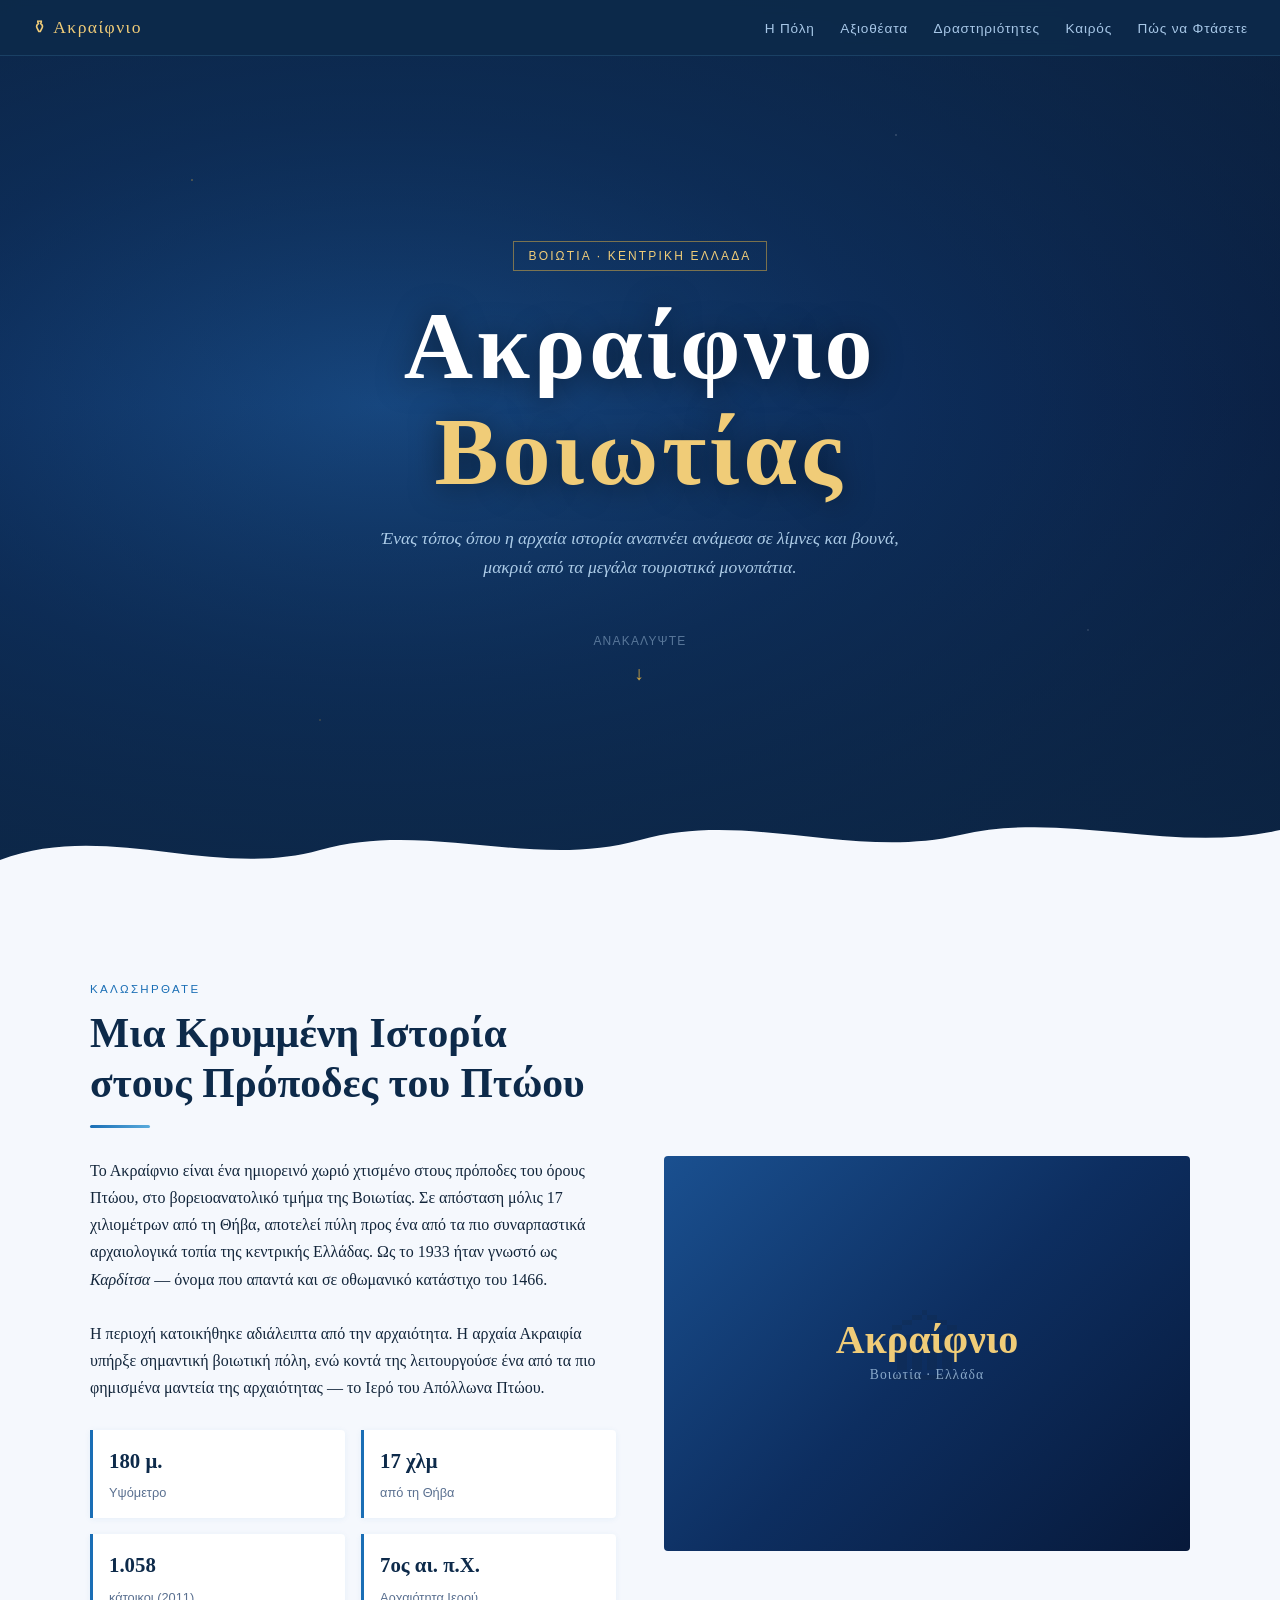
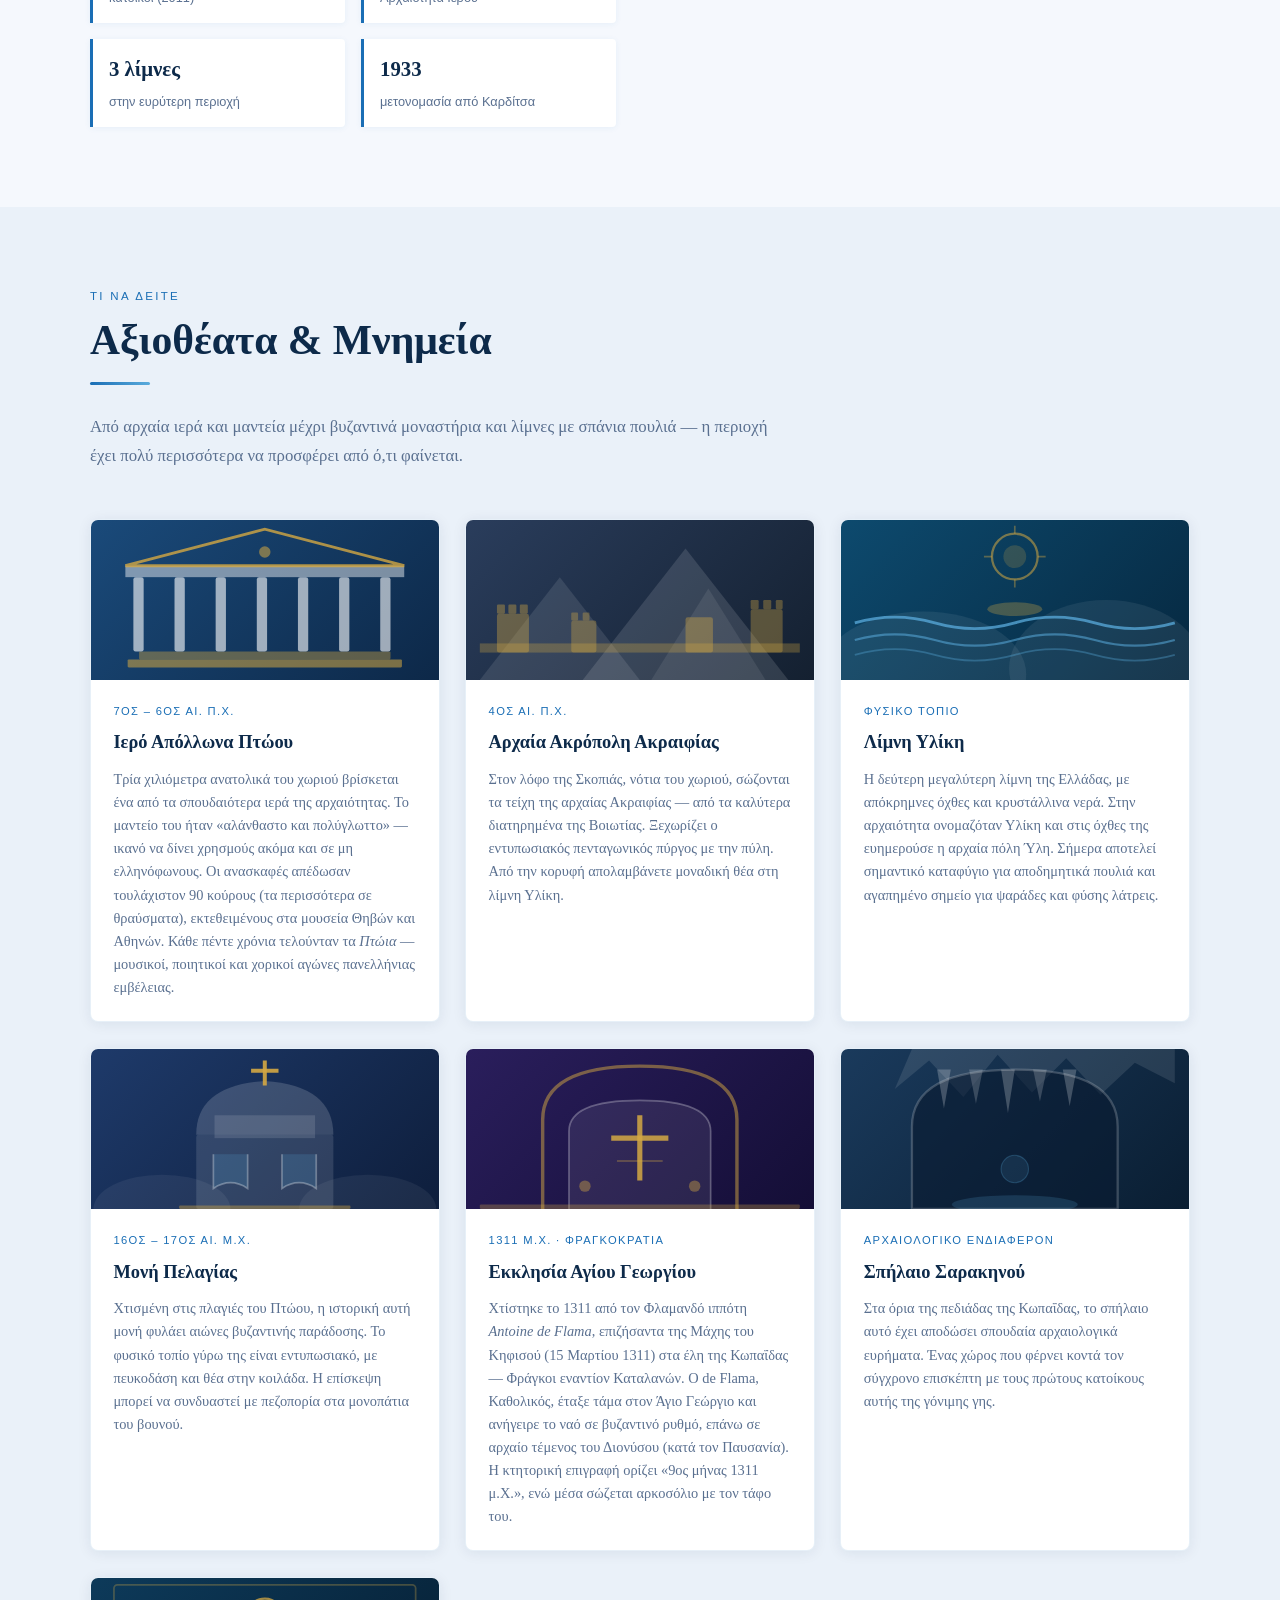
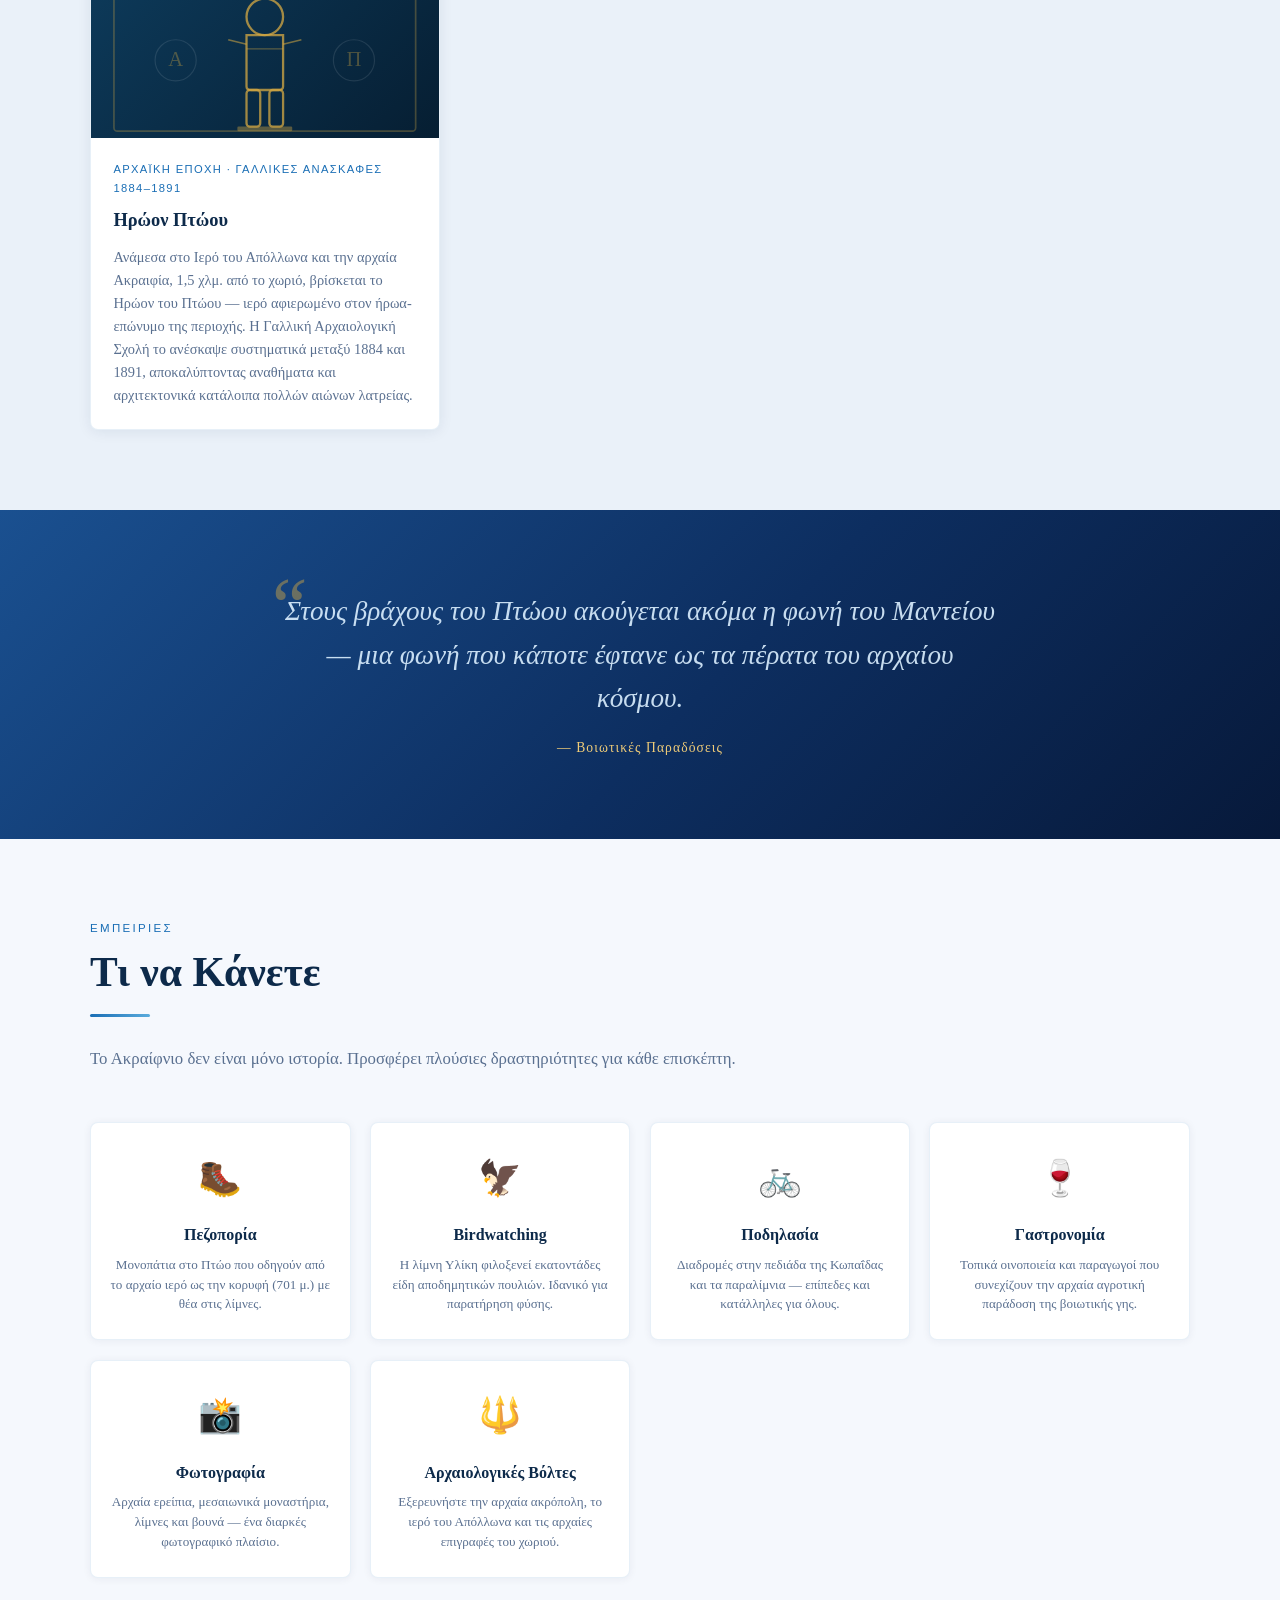
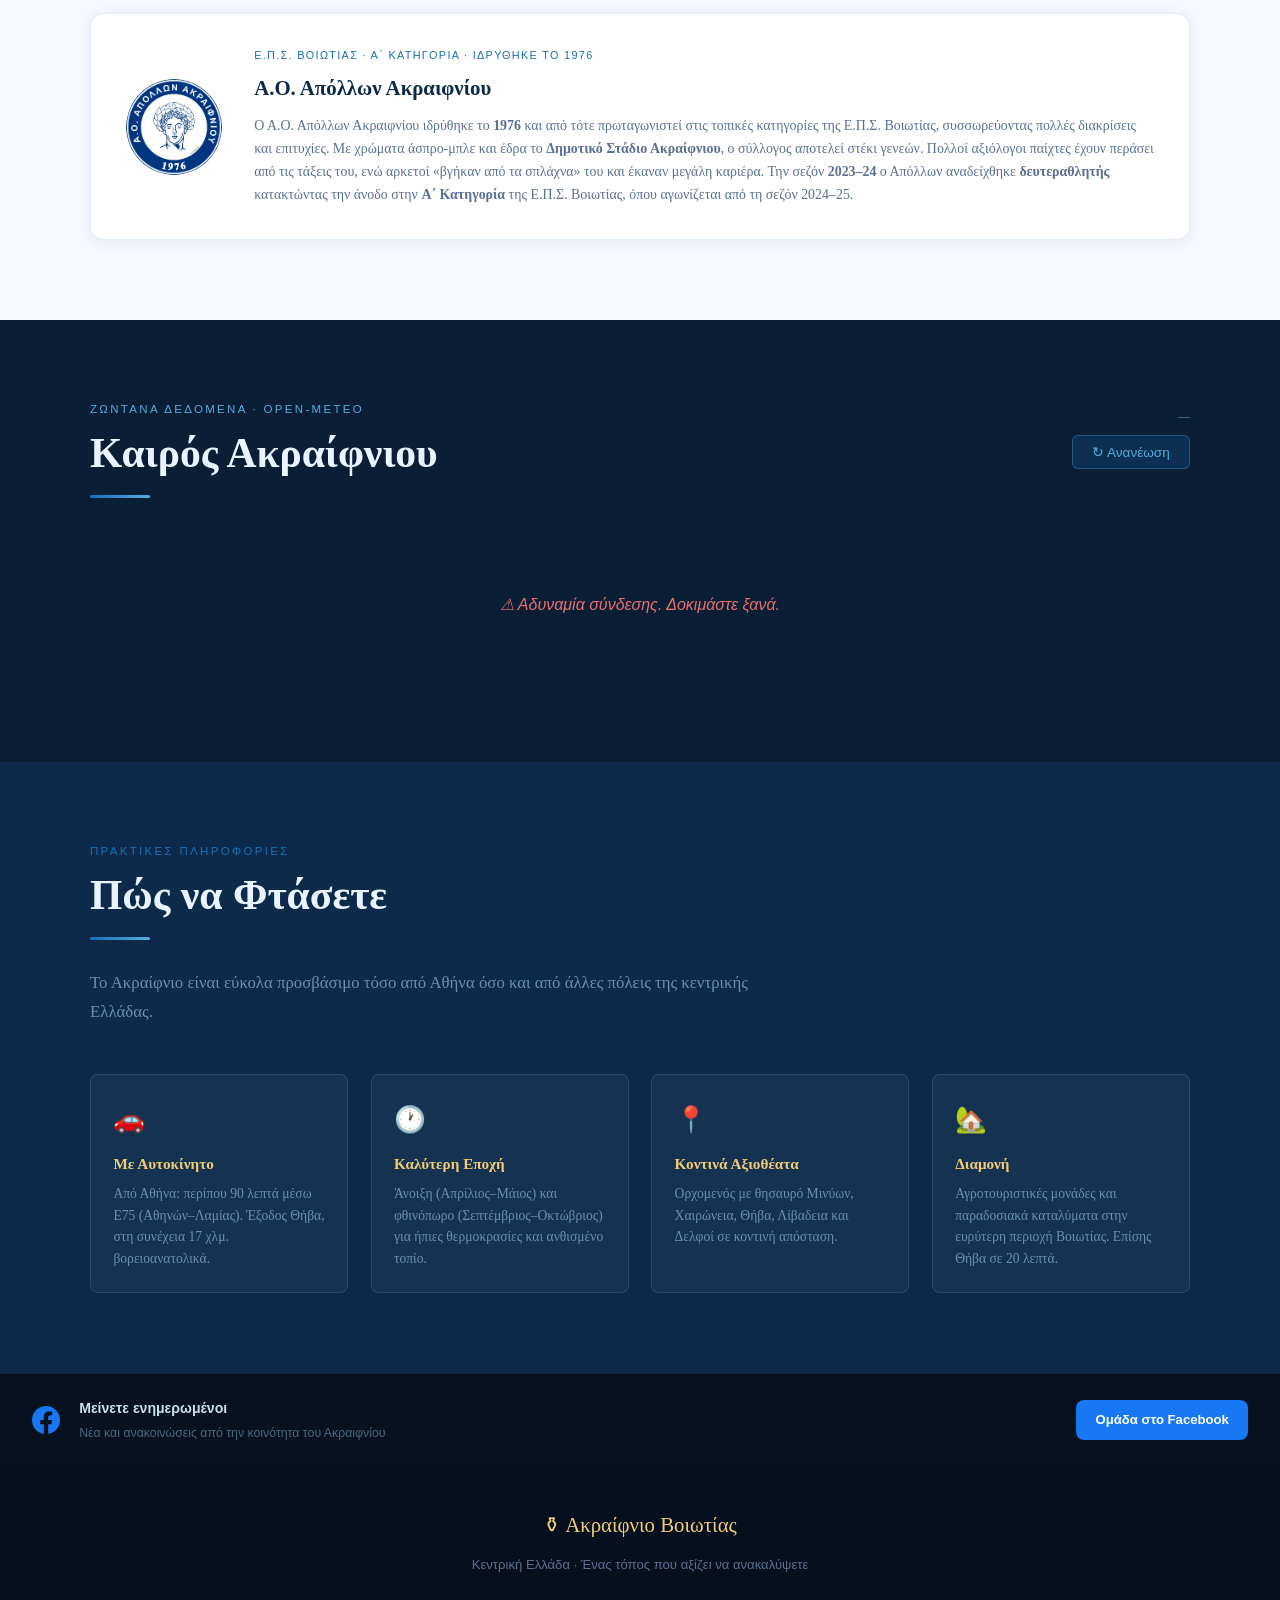
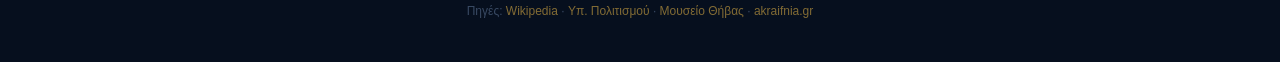
==== index.html @ 8bdca5d1 "Replace SVG favicon with archaic kouros statue image Uses the kore/kouros statue head (archaic smile" ====
<!DOCTYPE html>
<html lang="el">
<head>
  <meta charset="UTF-8">
  <meta name="viewport" content="width=device-width, initial-scale=1.0">
  <title>Ακραίφνιο Βοιωτίας · Ανακαλύψτε την Κρυμμένη Ομορφιά</title>
  <meta name="description" content="Ακραίφνιο Βοιωτίας — ιστορικό χωριό δίπλα στις λίμνες Υλίκη και Παραλίμνη. Αρχαία ακρόπολη, Μαντείο Απόλλωνα Πτώου, βυζαντινά μοναστήρια, φύση και παράδοση στην καρδιά της Κεντρικής Ελλάδας.">
  <meta name="keywords" content="Ακραίφνιο, Ακραιφνία, Βοιωτία, Πτώο, Μαντείο Απόλλωνα, λίμνη Υλίκη, Παραλίμνη, αξιοθέατα Βοιωτίας, τουρισμός Βοιωτία">
  <link rel="canonical" href="https://akraifnio.gr/">

  <!-- Open Graph (Facebook, Viber, WhatsApp previews) -->
  <meta property="og:type" content="website">
  <meta property="og:url" content="https://akraifnio.gr/">
  <meta property="og:title" content="Ακραίφνιο Βοιωτίας · Ανακαλύψτε την Κρυμμένη Ομορφιά">
  <meta property="og:description" content="Ιστορικό χωριό δίπλα στις λίμνες Υλίκη και Παραλίμνη. Αρχαία ακρόπολη, Μαντείο Απόλλωνα Πτώου, βυζαντινά μοναστήρια και παράδοση στην καρδιά της Βοιωτίας.">
  <meta property="og:locale" content="el_GR">
  <meta name="twitter:card" content="summary">

  <!-- Structured data: Google understands this is a place/tourist destination -->
  <script type="application/ld+json">
  {
    "@context": "https://schema.org",
    "@type": "TouristDestination",
    "name": "Ακραίφνιο",
    "alternateName": ["Ακραιφνία", "Akraifnio", "Akraiphia"],
    "description": "Ιστορικό χωριό της Βοιωτίας δίπλα στις λίμνες Υλίκη και Παραλίμνη, με αρχαία ακρόπολη, Μαντείο Απόλλωνα Πτώου και βυζαντινά μοναστήρια.",
    "url": "https://akraifnio.gr/",
    "geo": {
      "@type": "GeoCoordinates",
      "latitude": 38.41,
      "longitude": 23.22
    },
    "address": {
      "@type": "PostalAddress",
      "addressLocality": "Ακραίφνιο",
      "addressRegion": "Βοιωτία",
      "addressCountry": "GR"
    },
    "touristType": ["Ιστορικός τουρισμός", "Φυσιολατρία", "Αρχαιολογία"],
    "includesAttraction": [
      { "@type": "TouristAttraction", "name": "Ιερό Απόλλωνα Πτώου" },
      { "@type": "TouristAttraction", "name": "Αρχαία Ακρόπολη Ακραιφίας" },
      { "@type": "TouristAttraction", "name": "Λίμνη Υλίκη" },
      { "@type": "TouristAttraction", "name": "Μονή Αγίου Ιωάννη Καλυβίτη" }
    ]
  }
  </script>

  <link rel="icon" type="image/png" href="favicon.png">
  <link rel="apple-touch-icon" href="apple-touch-icon.png">
  <style>
    *, *::before, *::after { box-sizing: border-box; margin: 0; padding: 0; }

    :root {
      --blue:    #1a6eb5;
      --blue-lt: #5aabdc;
      --navy:    #0d2a4a;
      --gold:    #d4a843;
      --gold-lt: #f0cc78;
      --bg:      #f5f8fd;
      --bg-alt:  #eaf1f9;
      --white:   #ffffff;
      --text:    #12253a;
      --muted:   #5a7090;
    }

    html { scroll-behavior: smooth; }

    body {
      font-family: 'Georgia', 'Times New Roman', serif;
      background: var(--bg);
      color: var(--text);
      line-height: 1.7;
    }

    /* ── NAV ── */
    nav {
      position: fixed; top: 0; width: 100%; z-index: 100;
      background: rgba(13, 42, 74, 0.95);
      backdrop-filter: blur(8px);
      display: flex; align-items: center; justify-content: space-between;
      padding: 0 2rem;
      height: 56px;
      border-bottom: 1px solid rgba(90,171,220,0.18);
    }
    .nav-logo {
      color: var(--gold-lt);
      font-size: 1.1rem;
      letter-spacing: 0.08em;
      text-decoration: none;
    }
    .nav-links { display: flex; gap: 1.6rem; list-style: none; }
    .nav-links a {
      color: #a8c8e8;
      text-decoration: none;
      font-size: 0.85rem;
      letter-spacing: 0.06em;
      font-family: sans-serif;
      transition: color .2s;
    }
    .nav-links a:hover { color: var(--gold-lt); }

    /* ── HERO ── */
    .hero {
      min-height: 100vh;
      background:
        linear-gradient(to bottom, rgba(13,42,74,0.65) 0%, rgba(13,42,74,0.25) 45%, rgba(13,42,74,0.80) 100%),
        radial-gradient(ellipse at 30% 45%, #1a5090 0%, #0d2e60 40%, #070f28 100%);
      display: flex; flex-direction: column;
      align-items: center; justify-content: center;
      text-align: center;
      padding: 6rem 2rem 4rem;
      position: relative;
      overflow: hidden;
    }
    .hero::after {
      content: '';
      position: absolute; bottom: 0; left: 0; right: 0;
      height: 120px;
      background: url("data:image/svg+xml,%3Csvg xmlns='http://www.w3.org/2000/svg' viewBox='0 0 1440 120' preserveAspectRatio='none'%3E%3Cpath d='M0,80 C120,40 240,100 360,70 C480,40 600,90 720,60 C840,30 960,80 1080,55 C1200,30 1320,75 1440,50 L1440,120 L0,120 Z' fill='%23f5f8fd'/%3E%3C/svg%3E") no-repeat bottom;
      background-size: cover;
    }
    .hero::before {
      content: '';
      position: absolute; inset: 0;
      background-image:
        radial-gradient(1.5px 1.5px at 15% 20%, rgba(212,168,67,0.55) 0%, transparent 100%),
        radial-gradient(1px 1px at 70% 15%, rgba(255,255,255,0.45) 0%, transparent 100%),
        radial-gradient(2px 2px at 40% 60%, rgba(90,171,220,0.3) 0%, transparent 100%),
        radial-gradient(1px 1px at 85% 70%, rgba(255,255,255,0.35) 0%, transparent 100%),
        radial-gradient(1.5px 1.5px at 25% 80%, rgba(212,168,67,0.35) 0%, transparent 100%);
      pointer-events: none;
    }

    .hero-badge {
      display: inline-block;
      border: 1px solid rgba(212,168,67,0.55);
      color: var(--gold-lt);
      padding: 0.3em 1.2em;
      font-size: 0.75rem;
      letter-spacing: 0.18em;
      font-family: sans-serif;
      text-transform: uppercase;
      margin-bottom: 1.4rem;
      position: relative; z-index: 1;
    }

    .hero h1 {
      font-size: clamp(2.8rem, 8vw, 6rem);
      color: #fff;
      letter-spacing: 0.04em;
      line-height: 1.1;
      position: relative; z-index: 1;
      text-shadow: 0 2px 30px rgba(0,0,0,0.5);
    }
    .hero h1 span { color: var(--gold-lt); display: block; }

    .hero-sub {
      margin-top: 1.2rem;
      font-size: 1.1rem;
      color: rgba(200,230,255,0.85);
      max-width: 540px;
      position: relative; z-index: 1;
      font-style: italic;
    }

    .hero-scroll {
      margin-top: 3rem;
      position: relative; z-index: 1;
      display: flex; flex-direction: column; align-items: center; gap: 0.4rem;
      color: rgba(200,230,255,0.4);
      font-family: sans-serif;
      font-size: 0.75rem;
      letter-spacing: 0.1em;
      text-transform: uppercase;
      animation: bounce 2.5s infinite;
    }
    .hero-scroll::after {
      content: '↓';
      font-size: 1.2rem;
      color: var(--gold);
    }
    @keyframes bounce {
      0%, 100% { transform: translateY(0); }
      50% { transform: translateY(6px); }
    }

    /* ── SECTION COMMONS ── */
    section { padding: 5rem 1.5rem; }
    .container { max-width: 1100px; margin: 0 auto; }

    .section-label {
      display: block;
      font-family: sans-serif;
      font-size: 0.72rem;
      letter-spacing: 0.2em;
      text-transform: uppercase;
      color: var(--blue);
      margin-bottom: 0.6rem;
    }
    h2 {
      font-size: clamp(1.8rem, 4vw, 2.6rem);
      color: var(--navy);
      line-height: 1.2;
      margin-bottom: 1rem;
    }
    .lead {
      font-size: 1.05rem;
      color: var(--muted);
      max-width: 680px;
      margin-bottom: 3rem;
    }

    .divider {
      width: 60px; height: 3px;
      background: linear-gradient(to right, var(--blue), var(--blue-lt));
      margin: 1rem 0 1.8rem;
      border-radius: 2px;
    }

    /* ── INTRO ── */
    #about { background: var(--bg); }
    .about-grid {
      display: grid;
      grid-template-columns: 1fr 1fr;
      gap: 3rem;
      align-items: center;
    }
    .about-visual {
      background: linear-gradient(135deg, #1a5090 0%, #0d2e60 50%, #07193a 100%);
      border-radius: 4px;
      aspect-ratio: 4/3;
      display: flex; align-items: center; justify-content: center;
      position: relative;
      overflow: hidden;
    }
    .about-visual::before {
      content: '🏛';
      font-size: 5rem;
      opacity: 0.2;
      position: absolute;
    }
    .about-visual-text {
      text-align: center;
      color: rgba(200,230,255,0.92);
      z-index: 1;
      padding: 1rem;
    }
    .about-visual-text strong {
      display: block;
      font-size: 2.5rem;
      color: var(--gold-lt);
      line-height: 1;
    }
    .about-visual-text span {
      font-size: 0.85rem;
      letter-spacing: 0.08em;
      opacity: 0.72;
    }
    .facts {
      display: grid;
      grid-template-columns: 1fr 1fr;
      gap: 1rem;
      margin-top: 1.8rem;
    }
    .fact {
      background: var(--white);
      border-left: 3px solid var(--blue);
      padding: 0.8rem 1rem;
      border-radius: 0 4px 4px 0;
      box-shadow: 0 1px 6px rgba(26,110,181,0.07);
    }
    .fact strong { display: block; font-size: 1.3rem; color: var(--navy); }
    .fact span { font-size: 0.8rem; color: var(--muted); font-family: sans-serif; }

    /* ── ATTRACTIONS ── */
    #attractions { background: var(--bg-alt); }
    .cards {
      display: grid;
      grid-template-columns: repeat(auto-fill, minmax(300px, 1fr));
      gap: 1.6rem;
    }
    .card {
      background: var(--white);
      border-radius: 8px;
      overflow: hidden;
      box-shadow: 0 2px 14px rgba(13,42,74,0.08);
      transition: transform .25s, box-shadow .25s;
      border: 1px solid rgba(26,110,181,0.1);
    }
    .card:hover { transform: translateY(-4px); box-shadow: 0 10px 30px rgba(13,42,74,0.14); }
    .card-img {
      height: 160px;
      display: flex; align-items: center; justify-content: center;
      font-size: 3.5rem;
      position: relative;
    }
    .card-img .emoji { position: relative; z-index: 1; filter: drop-shadow(0 2px 6px rgba(0,0,0,0.3)); transition: opacity 0.4s; }
    .card-art {
      position: absolute; inset: 0;
      width: 100%; height: 100%;
    }
    .card-photo {
      position: absolute; inset: 0;
      width: 100%; height: 100%;
      object-fit: cover;
      object-position: center;
      opacity: 0;
      transition: opacity 0.7s;
      z-index: 2;
    }
    .c1 .card-img { background: linear-gradient(135deg, #1a4a7a 0%, #0d2848 100%); }
    .c2 .card-img { background: linear-gradient(135deg, #2a3d5c 0%, #142030 100%); }
    .c3 .card-img { background: linear-gradient(135deg, #0d4a6e 0%, #062840 100%); }
    .c4 .card-img { background: linear-gradient(135deg, #1e3a6a 0%, #0e1e3c 100%); }
    .c5 .card-img { background: linear-gradient(135deg, #2a1e5c 0%, #140e36 100%); }
    .c6 .card-img { background: linear-gradient(135deg, #1a3a5c 0%, #0a1e32 100%); }
    .c7 .card-img { background: linear-gradient(135deg, #0d3a5a 0%, #061e32 100%); }

    .card-body { padding: 1.4rem; }
    .card-era {
      font-family: sans-serif;
      font-size: 0.7rem;
      letter-spacing: 0.12em;
      text-transform: uppercase;
      color: var(--blue);
      margin-bottom: 0.4rem;
    }
    .card h3 { font-size: 1.15rem; color: var(--navy); margin-bottom: 0.6rem; }
    .card p { font-size: 0.9rem; color: var(--muted); line-height: 1.6; }

    /* ── ACTIVITIES ── */
    #activities { background: var(--bg); }
    .activities-grid {
      display: grid;
      grid-template-columns: repeat(auto-fill, minmax(220px, 1fr));
      gap: 1.2rem;
    }
    .activity {
      background: var(--white);
      border-radius: 8px;
      padding: 1.6rem 1.2rem;
      text-align: center;
      box-shadow: 0 1px 8px rgba(13,42,74,0.06);
      border: 1px solid rgba(26,110,181,0.1);
      transition: transform .2s;
    }
    .activity:hover { transform: translateY(-3px); }
    .activity .icon { font-size: 2.2rem; margin-bottom: 0.8rem; display: block; }
    .activity h4 { font-size: 1rem; color: var(--navy); margin-bottom: 0.4rem; }
    .activity p { font-size: 0.82rem; color: var(--muted); line-height: 1.5; }

    .club-spotlight {
      margin-top: 2.2rem;
      background: var(--white);
      border-radius: 14px;
      border: 1px solid rgba(26,110,181,0.13);
      box-shadow: 0 2px 16px rgba(13,42,74,0.07);
      display: flex; align-items: center; gap: 2rem;
      padding: 2rem 2.2rem;
      overflow: hidden;
    }
    .club-crest {
      flex-shrink: 0; width: 96px; height: 96px;
      object-fit: contain; border-radius: 50%;
    }
    .club-body { flex: 1; }
    .club-label {
      font-family: sans-serif; font-size: 0.68rem; color: var(--blue);
      text-transform: uppercase; letter-spacing: 0.12em; margin-bottom: 0.35rem;
    }
    .club-body h3 {
      font-family: Georgia, serif; font-size: 1.3rem; color: var(--navy);
      margin: 0 0 0.6rem;
    }
    .club-body p {
      font-size: 0.87rem; color: var(--muted); line-height: 1.65; margin: 0;
    }
    @media (max-width: 560px) {
      .club-spotlight { flex-direction: column; align-items: flex-start; gap: 1rem; padding: 1.4rem 1.4rem; }
      .club-crest { width: 72px; height: 72px; }
    }

    /* ── ROUTE ── */
    #route { background: var(--navy); color: #a8c8e8; }
    #route h2 { color: #e8f4ff; }
    #route .lead { color: #6a90b0; }
    .route-grid {
      display: grid;
      grid-template-columns: repeat(auto-fill, minmax(240px, 1fr));
      gap: 1.4rem;
      margin-top: 2rem;
    }
    .route-item {
      border: 1px solid rgba(90,171,220,0.2);
      border-radius: 8px;
      padding: 1.4rem;
      background: rgba(255,255,255,0.04);
    }
    .route-item .icon { font-size: 1.6rem; margin-bottom: 0.6rem; display: block; }
    .route-item h4 { color: var(--gold-lt); margin-bottom: 0.4rem; font-size: 0.95rem; }
    .route-item p { font-size: 0.85rem; color: #6a90b0; line-height: 1.6; }

    /* ── QUOTE ── */
    .quote-section {
      background: linear-gradient(135deg, #1a5090 0%, #0d2e60 55%, #07193a 100%);
      padding: 5rem 1.5rem;
      text-align: center;
    }
    blockquote {
      max-width: 720px;
      margin: 0 auto;
      font-size: clamp(1.2rem, 3vw, 1.7rem);
      color: rgba(220,240,255,0.9);
      font-style: italic;
      line-height: 1.6;
      position: relative;
    }
    blockquote::before {
      content: '\201C';
      font-size: 5rem;
      color: var(--gold);
      opacity: 0.45;
      position: absolute;
      top: -1.5rem; left: -1rem;
      font-family: Georgia, serif;
      line-height: 1;
    }
    blockquote cite {
      display: block;
      margin-top: 1rem;
      font-size: 0.85rem;
      color: var(--gold-lt);
      font-style: normal;
      letter-spacing: 0.08em;
    }

    /* ── FOOTER ── */
    .fb-cta-strip {
      background: #07111f;
      border-top: 1px solid rgba(90,171,220,0.10);
      padding: 1.4rem 2rem;
      display: flex; align-items: center; gap: 1.2rem;
      flex-wrap: wrap; justify-content: center;
      font-family: sans-serif;
    }
    .fb-icon {
      width: 28px; height: 28px;
      color: #1877f2; flex-shrink: 0;
    }
    .fb-cta-text {
      display: flex; flex-direction: column; gap: 0.15rem;
      text-align: left;
    }
    .fb-cta-text strong {
      color: #c8dff0; font-size: 0.88rem;
    }
    .fb-cta-text span {
      color: #4a6880; font-size: 0.77rem;
    }
    .fb-cta-btn {
      margin-left: auto;
      background: #1877f2;
      color: #fff; font-size: 0.82rem; font-weight: 600;
      text-decoration: none; white-space: nowrap;
      padding: 0.55rem 1.2rem; border-radius: 8px;
      transition: background 0.18s;
    }
    .fb-cta-btn:hover { background: #1464d0; }
    @media (max-width: 540px) {
      .fb-cta-strip { padding: 1.2rem 1.2rem; gap: 0.9rem; }
      .fb-cta-btn { margin-left: 0; width: 100%; text-align: center; }
    }
    footer {
      background: #060f1e;
      color: #5a7090;
      text-align: center;
      padding: 2.5rem 1.5rem;
      font-family: sans-serif;
      font-size: 0.82rem;
      line-height: 1.8;
    }
    footer a { color: var(--gold); text-decoration: none; }
    footer a:hover { text-decoration: underline; }
    .footer-logo {
      font-family: Georgia, serif;
      font-size: 1.3rem;
      color: var(--gold-lt);
      margin-bottom: 0.6rem;
    }

    /* ── WEATHER SECTION ── */
    #weather { background: #0a1e36; }
    #weather h2 { color: #e8f4ff; }
    #weather .section-label { color: var(--blue-lt); }
    #weather .divider { background: linear-gradient(to right, var(--blue), var(--blue-lt)); }
    #weather .lead { color: #6a90b0; }

    .wx-header {
      display: flex; justify-content: space-between; align-items: flex-start;
      flex-wrap: wrap; gap: 1rem;
    }
    .wx-controls {
      display: flex; flex-direction: column; align-items: flex-end; gap: 0.5rem;
      padding-top: 0.4rem;
    }
    .wx-updated {
      font-family: sans-serif; font-size: 0.75rem; color: #4a6880;
    }
    .wx-btn {
      background: rgba(26,110,181,0.22);
      border: 1px solid rgba(90,171,220,0.3);
      color: var(--blue-lt); padding: 0.5rem 1.2rem;
      border-radius: 6px; cursor: pointer;
      font-family: sans-serif; font-size: 0.85rem;
      transition: background .2s, transform .1s;
    }
    .wx-btn:hover { background: rgba(26,110,181,0.4); }
    .wx-btn:active { transform: scale(0.97); }
    .wx-btn:disabled { opacity: 0.45; cursor: wait; }

    .wx-body { display: flex; flex-direction: column; gap: 1.4rem; }

    .wx-main {
      display: grid; grid-template-columns: 1fr 1fr; gap: 1.2rem;
    }
    .wx-current {
      background: rgba(255,255,255,0.04);
      border: 1px solid rgba(90,171,220,0.14);
      border-radius: 14px; padding: 2rem 2rem 1.8rem;
    }
    .wx-big-icon { font-size: 4rem; line-height: 1; margin-bottom: 0.5rem; display: block; }
    .wx-big-temp { font-size: 3.8rem; font-weight: 700; color: #fff; line-height: 1; }
    .wx-desc-text { font-size: 1.1rem; color: #a8c8e8; margin-top: 0.35rem; }
    .wx-feels { font-size: 0.82rem; color: #4a6880; margin-top: 0.2rem; font-family: sans-serif; }

    .wx-details {
      background: rgba(255,255,255,0.04);
      border: 1px solid rgba(90,171,220,0.14);
      border-radius: 14px; padding: 1.6rem;
      display: grid; grid-template-columns: 1fr 1fr; gap: 1.4rem;
      align-content: center;
    }
    .wx-det {
      display: flex; flex-direction: column; gap: 0.15rem;
    }
    .wx-det .di { font-size: 1.4rem; }
    .wx-det .dv { font-size: 1.1rem; font-weight: 600; color: #e8f4ff; font-family: sans-serif; }
    .wx-det .dl { font-size: 0.72rem; color: #4a6880; font-family: sans-serif; text-transform: uppercase; letter-spacing: 0.08em; }

    .wx-days {
      display: grid; grid-template-columns: repeat(7, 1fr); gap: 0.6rem;
    }
    .wx-day {
      background: rgba(255,255,255,0.03);
      border: 1px solid rgba(90,171,220,0.1);
      border-radius: 10px; padding: 0.9rem 0.4rem;
      text-align: center; cursor: pointer;
      transition: background .18s, border-color .18s;
      font-family: sans-serif;
    }
    .wx-day:hover { background: rgba(26,110,181,0.2); }
    .wx-day.active {
      background: rgba(26,110,181,0.32);
      border-color: var(--blue);
    }
    .wx-day .dn { font-size: 0.68rem; color: #4a6880; text-transform: uppercase; letter-spacing: 0.06em; margin-bottom: 0.35rem; }
    .wx-day.active .dn { color: var(--blue-lt); }
    .wx-day .di2 { font-size: 1.5rem; line-height: 1; margin-bottom: 0.35rem; }
    .wx-day .dm { font-size: 0.92rem; font-weight: 600; color: #e8f4ff; }
    .wx-day .dl2 { font-size: 0.78rem; color: #4a6880; }

    .wx-day-bar {
      background: rgba(26,110,181,0.14);
      border: 1px solid rgba(90,171,220,0.18);
      border-radius: 10px; padding: 1.1rem 1.4rem;
      display: flex; align-items: center; gap: 1.2rem;
      flex-wrap: wrap; font-family: sans-serif;
    }
    .wx-day-bar .wdb-title { color: var(--gold-lt); font-size: 0.9rem; flex: 1 1 100%; }
    .wx-day-bar .wdb-item { font-size: 0.85rem; color: #a8c8e8; white-space: nowrap; }
    .wx-day-bar .wdb-item strong { color: #fff; }

    .wx-loading {
      text-align: center; padding: 4rem 2rem;
      color: #4a6880; font-family: sans-serif; font-style: italic;
    }
    .wx-error { color: #e87070; }

    /* sun bar */
    .wx-sun-bar {
      background: rgba(212,168,67,0.07);
      border: 1px solid rgba(212,168,67,0.18);
      border-radius: 12px; padding: 1rem 1.4rem;
      display: flex; align-items: center; gap: 0.6rem 2rem; flex-wrap: wrap;
      font-family: sans-serif;
    }
    .wx-sun-item { display: flex; align-items: center; gap: 0.55rem; }
    .wx-sun-item .si { font-size: 1.5rem; }
    .wx-sun-item .sv { font-size: 1.05rem; font-weight: 600; color: #f0cc78; }
    .wx-sun-item .sl { font-size: 0.72rem; color: #4a6880; text-transform: uppercase; letter-spacing: 0.06em; }
    .wx-sun-sep { color: rgba(90,171,220,0.18); font-size: 1.4rem; align-self: center; }

    /* hourly chart */
    .wx-chart-wrap {
      background: rgba(255,255,255,0.035);
      border: 1px solid rgba(90,171,220,0.12);
      border-radius: 16px; padding: 0.9rem 1rem 0.55rem;
      overflow: hidden;
    }
    .wx-chart-title {
      font-family: sans-serif; font-size: 0.68rem; color: rgba(140,185,220,0.62);
      text-transform: uppercase; letter-spacing: 0.13em; margin-bottom: 0.28rem;
    }

    @media (max-width: 800px) {
      .wx-main { grid-template-columns: 1fr; }
    }
    @media (max-width: 600px) {
      .wx-days { gap: 0.35rem; }
      .wx-day { padding: 0.7rem 0.25rem; }
      .wx-day .dn { font-size: 0.6rem; }
      .wx-day .di2 { font-size: 1.2rem; }
      .wx-day .dm { font-size: 0.8rem; }
    }

    /* ── RESPONSIVE ── */
    @media (max-width: 700px) {
      .about-grid { grid-template-columns: 1fr; }
      .nav-links { display: none; }
    }
  </style>
</head>
<body>

<!-- NAV -->
<nav>
  <a class="nav-logo" href="#">⚱ Ακραίφνιο</a>
  <ul class="nav-links">
    <li><a href="#about">Η Πόλη</a></li>
    <li><a href="#attractions">Αξιοθέατα</a></li>
    <li><a href="#activities">Δραστηριότητες</a></li>
    <li><a href="#weather">Καιρός</a></li>
    <li><a href="#route">Πώς να Φτάσετε</a></li>
  </ul>
</nav>

<!-- HERO -->
<section class="hero">
  <div class="hero-badge">Βοιωτία · Κεντρική Ελλάδα</div>
  <h1>Ακραίφνιο <span>Βοιωτίας</span></h1>
  <p class="hero-sub">Ένας τόπος όπου η αρχαία ιστορία αναπνέει ανάμεσα σε λίμνες και βουνά, μακριά από τα μεγάλα τουριστικά μονοπάτια.</p>
  <div class="hero-scroll">Ανακαλύψτε</div>
</section>

<!-- ABOUT -->
<section id="about">
  <div class="container">
    <div class="about-grid">
      <div>
        <span class="section-label">Καλωσήρθατε</span>
        <h2>Μια Κρυμμένη Ιστορία στους Πρόποδες του Πτώου</h2>
        <div class="divider"></div>
        <p>Το Ακραίφνιο είναι ένα ημιορεινό χωριό χτισμένο στους πρόποδες του όρους Πτώου, στο βορειοανατολικό τμήμα της Βοιωτίας. Σε απόσταση μόλις 17 χιλιομέτρων από τη Θήβα, αποτελεί πύλη προς ένα από τα πιο συναρπαστικά αρχαιολογικά τοπία της κεντρικής Ελλάδας. Ως το 1933 ήταν γνωστό ως <em>Καρδίτσα</em> — όνομα που απαντά και σε οθωμανικό κατάστιχο του 1466.</p>
        <br>
        <p>Η περιοχή κατοικήθηκε αδιάλειπτα από την αρχαιότητα. Η αρχαία Ακραιφία υπήρξε σημαντική βοιωτική πόλη, ενώ κοντά της λειτουργούσε ένα από τα πιο φημισμένα μαντεία της αρχαιότητας — το Ιερό του Απόλλωνα Πτώου.</p>
        <div class="facts">
          <div class="fact"><strong>180 μ.</strong><span>Υψόμετρο</span></div>
          <div class="fact"><strong>17 χλμ</strong><span>από τη Θήβα</span></div>
          <div class="fact"><strong>1.058</strong><span>κάτοικοι (2011)</span></div>
          <div class="fact"><strong>7ος αι. π.Χ.</strong><span>Αρχαιότητα Ιερού</span></div>
          <div class="fact"><strong>3 λίμνες</strong><span>στην ευρύτερη περιοχή</span></div>
          <div class="fact"><strong>1933</strong><span>μετονομασία από Καρδίτσα</span></div>
        </div>
      </div>
      <div class="about-visual">
        <div class="about-visual-text">
          <strong>Ακρ&shy;αί&shy;φν&shy;ιο</strong>
          <span>Βοιωτία · Ελλάδα</span>
        </div>
      </div>
    </div>
  </div>
</section>

<!-- ATTRACTIONS -->
<section id="attractions">
  <div class="container">
    <span class="section-label">Τι να δείτε</span>
    <h2>Αξιοθέατα &amp; Μνημεία</h2>
    <div class="divider"></div>
    <p class="lead">Από αρχαία ιερά και μαντεία μέχρι βυζαντινά μοναστήρια και λίμνες με σπάνια πουλιά — η περιοχή έχει πολύ περισσότερα να προσφέρει από ό,τι φαίνεται.</p>
    <div class="cards">

      <div class="card c1">
        <div class="card-img">
          <svg class="card-art" viewBox="0 0 280 140" xmlns="http://www.w3.org/2000/svg">
            <rect x="20" y="122" width="240" height="7" rx="1" fill="rgba(212,168,67,0.55)"/>
            <rect x="30" y="115" width="220" height="7" rx="1" fill="rgba(212,168,67,0.4)"/>
            <rect x="25" y="50" width="9" height="65" rx="2" fill="rgba(255,255,255,0.6)"/>
            <rect x="61" y="50" width="9" height="65" rx="2" fill="rgba(255,255,255,0.6)"/>
            <rect x="97" y="50" width="9" height="65" rx="2" fill="rgba(255,255,255,0.6)"/>
            <rect x="133" y="50" width="9" height="65" rx="2" fill="rgba(255,255,255,0.6)"/>
            <rect x="169" y="50" width="9" height="65" rx="2" fill="rgba(255,255,255,0.6)"/>
            <rect x="205" y="50" width="9" height="65" rx="2" fill="rgba(255,255,255,0.6)"/>
            <rect x="241" y="50" width="9" height="65" rx="2" fill="rgba(255,255,255,0.6)"/>
            <rect x="18" y="40" width="244" height="10" fill="rgba(255,255,255,0.45)"/>
            <polygon points="18,40 140,8 262,40" fill="none" stroke="rgba(212,168,67,0.8)" stroke-width="2.5"/>
            <circle cx="140" cy="28" r="5" fill="rgba(212,168,67,0.55)"/>
          </svg>
          <img class="card-photo" src="https://upload.wikimedia.org/wikipedia/commons/thumb/7/73/Temple_of_Apollo_Ptoon,_a_fountain,_and_nothing_else,_Boeotia,_central_Greece.jpg/640px-Temple_of_Apollo_Ptoon,_a_fountain,_and_nothing_else,_Boeotia,_central_Greece.jpg" alt="Ιερό Απόλλωνα Πτώου"
            onload="this.style.opacity=1" onerror="this.style.display='none'">
        </div>
        <div class="card-body">
          <div class="card-era">7ος – 6ος αι. π.Χ.</div>
          <h3>Ιερό Απόλλωνα Πτώου</h3>
          <p>Τρία χιλιόμετρα ανατολικά του χωριού βρίσκεται ένα από τα σπουδαιότερα ιερά της αρχαιότητας. Το μαντείο του ήταν «αλάνθαστο και πολύγλωττο» — ικανό να δίνει χρησμούς ακόμα και σε μη ελληνόφωνους. Οι ανασκαφές απέδωσαν τουλάχιστον 90 κούρους (τα περισσότερα σε θραύσματα), εκτεθειμένους στα μουσεία Θηβών και Αθηνών. Κάθε πέντε χρόνια τελούνταν τα <em>Πτώια</em> — μουσικοί, ποιητικοί και χορικοί αγώνες πανελλήνιας εμβέλειας.</p>
        </div>
      </div>

      <div class="card c2">
        <div class="card-img">
          <svg class="card-art" viewBox="0 0 280 140" xmlns="http://www.w3.org/2000/svg">
            <polygon points="0,140 70,50 140,140" fill="rgba(255,255,255,0.1)"/>
            <polygon points="90,140 180,25 270,140" fill="rgba(255,255,255,0.12)"/>
            <polygon points="150,140 200,60 250,140" fill="rgba(255,255,255,0.08)"/>
            <rect x="0" y="108" width="280" height="8" fill="rgba(212,168,67,0.3)"/>
            <rect x="15" y="82" width="28" height="34" rx="2" fill="rgba(212,168,67,0.38)"/>
            <rect x="15" y="74" width="7" height="8" rx="1" fill="rgba(212,168,67,0.38)"/>
            <rect x="25" y="74" width="7" height="8" rx="1" fill="rgba(212,168,67,0.38)"/>
            <rect x="35" y="74" width="7" height="8" rx="1" fill="rgba(212,168,67,0.38)"/>
            <rect x="80" y="88" width="22" height="28" rx="2" fill="rgba(212,168,67,0.35)"/>
            <rect x="80" y="81" width="6" height="7" rx="1" fill="rgba(212,168,67,0.35)"/>
            <rect x="90" y="81" width="6" height="7" rx="1" fill="rgba(212,168,67,0.35)"/>
            <rect x="180" y="85" width="24" height="31" rx="2" fill="rgba(212,168,67,0.38)"/>
            <rect x="237" y="78" width="28" height="38" rx="2" fill="rgba(212,168,67,0.35)"/>
            <rect x="237" y="70" width="7" height="8" rx="1" fill="rgba(212,168,67,0.35)"/>
            <rect x="248" y="70" width="7" height="8" rx="1" fill="rgba(212,168,67,0.35)"/>
            <rect x="259" y="70" width="6" height="8" rx="1" fill="rgba(212,168,67,0.35)"/>
          </svg>
          <img class="card-photo" src="https://upload.wikimedia.org/wikipedia/commons/thumb/3/35/Mountain_Ptoon.JPG/640px-Mountain_Ptoon.JPG" alt="Βουνό Πτώου"
            onload="this.style.opacity=1" onerror="this.style.display='none'">
        </div>
        <div class="card-body">
          <div class="card-era">4ος αι. π.Χ.</div>
          <h3>Αρχαία Ακρόπολη Ακραιφίας</h3>
          <p>Στον λόφο της Σκοπιάς, νότια του χωριού, σώζονται τα τείχη της αρχαίας Ακραιφίας — από τα καλύτερα διατηρημένα της Βοιωτίας. Ξεχωρίζει ο εντυπωσιακός πενταγωνικός πύργος με την πύλη. Από την κορυφή απολαμβάνετε μοναδική θέα στη λίμνη Υλίκη.</p>
        </div>
      </div>

      <div class="card c3">
        <div class="card-img">
          <svg class="card-art" viewBox="0 0 280 140" xmlns="http://www.w3.org/2000/svg">
            <ellipse cx="60" cy="135" rx="90" ry="55" fill="rgba(255,255,255,0.07)"/>
            <ellipse cx="220" cy="130" rx="85" ry="60" fill="rgba(255,255,255,0.07)"/>
            <circle cx="140" cy="32" r="20" fill="none" stroke="rgba(212,168,67,0.55)" stroke-width="2"/>
            <circle cx="140" cy="32" r="10" fill="rgba(212,168,67,0.2)"/>
            <line x1="140" y1="5" x2="140" y2="12" stroke="rgba(212,168,67,0.4)" stroke-width="1.5"/>
            <line x1="140" y1="52" x2="140" y2="59" stroke="rgba(212,168,67,0.4)" stroke-width="1.5"/>
            <line x1="113" y1="32" x2="120" y2="32" stroke="rgba(212,168,67,0.4)" stroke-width="1.5"/>
            <line x1="160" y1="32" x2="167" y2="32" stroke="rgba(212,168,67,0.4)" stroke-width="1.5"/>
            <ellipse cx="140" cy="78" rx="24" ry="6" fill="rgba(212,168,67,0.3)"/>
            <path d="M0,90 Q35,80 70,90 Q105,100 140,90 Q175,80 210,90 Q245,100 280,90" fill="none" stroke="rgba(90,171,220,0.75)" stroke-width="2.5"/>
            <path d="M0,105 Q35,95 70,105 Q105,115 140,105 Q175,95 210,105 Q245,115 280,105" fill="none" stroke="rgba(90,171,220,0.55)" stroke-width="2"/>
            <path d="M0,118 Q35,108 70,118 Q105,128 140,118 Q175,108 210,118 Q245,128 280,118" fill="none" stroke="rgba(90,171,220,0.35)" stroke-width="1.5"/>
          </svg>
          <img class="card-photo" src="https://upload.wikimedia.org/wikipedia/commons/thumb/f/f1/Lake_Yliki.jpg/640px-Lake_Yliki.jpg" alt="Λίμνη Υλίκη"
            onload="this.style.opacity=1" onerror="this.style.display='none'">
        </div>
        <div class="card-body">
          <div class="card-era">Φυσικό Τοπίο</div>
          <h3>Λίμνη Υλίκη</h3>
          <p>Η δεύτερη μεγαλύτερη λίμνη της Ελλάδας, με απόκρημνες όχθες και κρυστάλλινα νερά. Στην αρχαιότητα ονομαζόταν Υλίκη και στις όχθες της ευημερούσε η αρχαία πόλη Ύλη. Σήμερα αποτελεί σημαντικό καταφύγιο για αποδημητικά πουλιά και αγαπημένο σημείο για ψαράδες και φύσης λάτρεις.</p>
        </div>
      </div>

      <div class="card c4">
        <div class="card-img">
          <svg class="card-art" viewBox="0 0 280 140" xmlns="http://www.w3.org/2000/svg">
            <rect x="80" y="75" width="120" height="65" rx="2" fill="rgba(255,255,255,0.12)"/>
            <path d="M80,75 Q80,32 140,28 Q200,32 200,75" fill="rgba(255,255,255,0.16)"/>
            <rect x="96" y="58" width="88" height="20" fill="rgba(255,255,255,0.12)"/>
            <line x1="140" y1="10" x2="140" y2="32" stroke="rgba(212,168,67,0.9)" stroke-width="3.5"/>
            <line x1="128" y1="19" x2="152" y2="19" stroke="rgba(212,168,67,0.9)" stroke-width="3.5"/>
            <path d="M95,92 L95,122 Q110,112 125,122 L125,92" fill="rgba(90,171,220,0.18)" stroke="rgba(255,255,255,0.3)" stroke-width="1.5"/>
            <path d="M155,92 L155,122 Q170,112 185,122 L185,92" fill="rgba(90,171,220,0.18)" stroke="rgba(255,255,255,0.3)" stroke-width="1.5"/>
            <ellipse cx="50" cy="140" rx="60" ry="30" fill="rgba(255,255,255,0.06)"/>
            <ellipse cx="230" cy="140" rx="60" ry="30" fill="rgba(255,255,255,0.06)"/>
            <rect x="65" y="137" width="150" height="3" rx="1" fill="rgba(212,168,67,0.4)"/>
          </svg>
        </div>
        <div class="card-body">
          <div class="card-era">16ος – 17ος αι. μ.Χ.</div>
          <h3>Μονή Πελαγίας</h3>
          <p>Χτισμένη στις πλαγιές του Πτώου, η ιστορική αυτή μονή φυλάει αιώνες βυζαντινής παράδοσης. Το φυσικό τοπίο γύρω της είναι εντυπωσιακό, με πευκοδάση και θέα στην κοιλάδα. Η επίσκεψη μπορεί να συνδυαστεί με πεζοπορία στα μονοπάτια του βουνού.</p>
        </div>
      </div>

      <div class="card c5">
        <div class="card-img">
          <svg class="card-art" viewBox="0 0 280 140" xmlns="http://www.w3.org/2000/svg">
            <path d="M55,140 L55,62 Q55,15 140,15 Q225,15 225,62 L225,140" fill="none" stroke="rgba(212,168,67,0.5)" stroke-width="3"/>
            <path d="M78,140 L78,72 Q78,45 140,45 Q202,45 202,72 L202,140" fill="rgba(255,255,255,0.08)" stroke="rgba(255,255,255,0.28)" stroke-width="1.5"/>
            <line x1="140" y1="58" x2="140" y2="115" stroke="rgba(212,168,67,0.85)" stroke-width="4.5"/>
            <line x1="115" y1="78" x2="165" y2="78" stroke="rgba(212,168,67,0.85)" stroke-width="4.5"/>
            <line x1="120" y1="98" x2="160" y2="98" stroke="rgba(212,168,67,0.4)" stroke-width="1.5"/>
            <circle cx="92" cy="120" r="5" fill="rgba(212,168,67,0.4)"/>
            <circle cx="188" cy="120" r="5" fill="rgba(212,168,67,0.4)"/>
            <rect x="0" y="136" width="280" height="4" rx="1" fill="rgba(212,168,67,0.3)"/>
          </svg>
        </div>
        <div class="card-body">
          <div class="card-era">1311 μ.Χ. · Φραγκοκρατία</div>
          <h3>Εκκλησία Αγίου Γεωργίου</h3>
          <p>Χτίστηκε το 1311 από τον Φλαμανδό ιππότη <em>Antoine de Flama</em>, επιζήσαντα της Μάχης του Κηφισού (15 Μαρτίου 1311) στα έλη της Κωπαΐδας — Φράγκοι εναντίον Καταλανών. Ο de Flama, Καθολικός, έταξε τάμα στον Άγιο Γεώργιο και ανήγειρε το ναό σε βυζαντινό ρυθμό, επάνω σε αρχαίο τέμενος του Διονύσου (κατά τον Παυσανία). Η κτητορική επιγραφή ορίζει «9ος μήνας 1311 μ.Χ.», ενώ μέσα σώζεται αρκοσόλιο με τον τάφο του.</p>
        </div>
      </div>

      <div class="card c6">
        <div class="card-img">
          <svg class="card-art" viewBox="0 0 280 140" xmlns="http://www.w3.org/2000/svg">
            <polygon points="0,0 50,0 35,35 65,10 95,42 125,5 155,38 185,8 215,40 245,12 280,30 280,0" fill="rgba(255,255,255,0.1)"/>
            <path d="M50,140 L50,68 Q50,18 140,18 Q230,18 230,68 L230,140 Z" fill="rgba(8,24,46,0.55)" stroke="rgba(255,255,255,0.2)" stroke-width="2"/>
            <polygon points="72,18 78,52 84,18" fill="rgba(255,255,255,0.22)"/>
            <polygon points="100,18 106,48 112,18" fill="rgba(255,255,255,0.18)"/>
            <polygon points="128,18 134,56 140,18" fill="rgba(255,255,255,0.22)"/>
            <polygon points="156,18 162,46 168,18" fill="rgba(255,255,255,0.18)"/>
            <polygon points="182,18 188,50 194,18" fill="rgba(255,255,255,0.22)"/>
            <ellipse cx="140" cy="136" rx="55" ry="8" fill="rgba(90,171,220,0.18)"/>
            <circle cx="140" cy="105" r="12" fill="rgba(90,171,220,0.12)" stroke="rgba(90,171,220,0.25)" stroke-width="1"/>
          </svg>
        </div>
        <div class="card-body">
          <div class="card-era">Αρχαιολογικό Ενδιαφέρον</div>
          <h3>Σπήλαιο Σαρακηνού</h3>
          <p>Στα όρια της πεδιάδας της Κωπαΐδας, το σπήλαιο αυτό έχει αποδώσει σπουδαία αρχαιολογικά ευρήματα. Ένας χώρος που φέρνει κοντά τον σύγχρονο επισκέπτη με τους πρώτους κατοίκους αυτής της γόνιμης γης.</p>
        </div>
      </div>

      <div class="card c7">
        <div class="card-img">
          <svg class="card-art" viewBox="0 0 280 140" xmlns="http://www.w3.org/2000/svg">
            <rect x="8" y="6" width="264" height="128" rx="3" fill="none" stroke="rgba(212,168,67,0.3)" stroke-width="1.5"/>
            <circle cx="140" cy="34" r="16" fill="none" stroke="rgba(212,168,67,0.75)" stroke-width="2"/>
            <path d="M124,50 L124,95 Q124,98 128,98 L152,98 Q156,98 156,95 L156,50 Z" fill="none" stroke="rgba(212,168,67,0.75)" stroke-width="2"/>
            <line x1="124" y1="62" x2="156" y2="62" stroke="rgba(212,168,67,0.4)" stroke-width="1"/>
            <path d="M108,54 L124,58" stroke="rgba(212,168,67,0.55)" stroke-width="1.5"/>
            <path d="M156,58 L172,54" stroke="rgba(212,168,67,0.55)" stroke-width="1.5"/>
            <rect x="124" y="98" width="12" height="32" rx="3" fill="none" stroke="rgba(212,168,67,0.75)" stroke-width="2"/>
            <rect x="144" y="98" width="12" height="32" rx="3" fill="none" stroke="rgba(212,168,67,0.75)" stroke-width="2"/>
            <rect x="116" y="130" width="48" height="4" rx="1" fill="rgba(212,168,67,0.4)"/>
            <circle cx="62" cy="72" r="18" fill="none" stroke="rgba(255,255,255,0.1)" stroke-width="1"/>
            <circle cx="218" cy="72" r="18" fill="none" stroke="rgba(255,255,255,0.1)" stroke-width="1"/>
            <text x="62" y="77" text-anchor="middle" fill="rgba(212,168,67,0.35)" font-size="18">Α</text>
            <text x="218" y="77" text-anchor="middle" fill="rgba(212,168,67,0.35)" font-size="18">Π</text>
          </svg>
          <img class="card-photo" src="https://upload.wikimedia.org/wikipedia/commons/thumb/6/6e/Kouroi_from_Ptoon,_AM_of_Thebes,_201172.jpg/640px-Kouroi_from_Ptoon,_AM_of_Thebes,_201172.jpg" alt="Κούροι από το Πτώο"
            onload="this.style.opacity=1" onerror="this.style.display='none'">
        </div>
        <div class="card-body">
          <div class="card-era">Αρχαϊκή εποχή · Γαλλικές ανασκαφές 1884–1891</div>
          <h3>Ηρώον Πτώου</h3>
          <p>Ανάμεσα στο Ιερό του Απόλλωνα και την αρχαία Ακραιφία, 1,5 χλμ. από το χωριό, βρίσκεται το Ηρώον του Πτώου — ιερό αφιερωμένο στον ήρωα-επώνυμο της περιοχής. Η Γαλλική Αρχαιολογική Σχολή το ανέσκαψε συστηματικά μεταξύ 1884 και 1891, αποκαλύπτοντας αναθήματα και αρχιτεκτονικά κατάλοιπα πολλών αιώνων λατρείας.</p>
        </div>
      </div>

    </div>
  </div>
</section>

<!-- QUOTE -->
<div class="quote-section">
  <blockquote>
    Στους βράχους του Πτώου ακούγεται ακόμα η φωνή του Μαντείου — μια φωνή που κάποτε έφτανε ως τα πέρατα του αρχαίου κόσμου.
    <cite>— Βοιωτικές Παραδόσεις</cite>
  </blockquote>
</div>

<!-- ACTIVITIES -->
<section id="activities">
  <div class="container">
    <span class="section-label">Εμπειρίες</span>
    <h2>Τι να Κάνετε</h2>
    <div class="divider"></div>
    <p class="lead">Το Ακραίφνιο δεν είναι μόνο ιστορία. Προσφέρει πλούσιες δραστηριότητες για κάθε επισκέπτη.</p>
    <div class="activities-grid">
      <div class="activity">
        <span class="icon">🥾</span>
        <h4>Πεζοπορία</h4>
        <p>Μονοπάτια στο Πτώο που οδηγούν από το αρχαίο ιερό ως την κορυφή (701 μ.) με θέα στις λίμνες.</p>
      </div>
      <div class="activity">
        <span class="icon">🦅</span>
        <h4>Birdwatching</h4>
        <p>Η λίμνη Υλίκη φιλοξενεί εκατοντάδες είδη αποδημητικών πουλιών. Ιδανικό για παρατήρηση φύσης.</p>
      </div>
      <div class="activity">
        <span class="icon">🚲</span>
        <h4>Ποδηλασία</h4>
        <p>Διαδρομές στην πεδιάδα της Κωπαΐδας και τα παραλίμνια — επίπεδες και κατάλληλες για όλους.</p>
      </div>
      <div class="activity">
        <span class="icon">🍷</span>
        <h4>Γαστρονομία</h4>
        <p>Τοπικά οινοποιεία και παραγωγοί που συνεχίζουν την αρχαία αγροτική παράδοση της βοιωτικής γης.</p>
      </div>
      <div class="activity">
        <span class="icon">📸</span>
        <h4>Φωτογραφία</h4>
        <p>Αρχαία ερείπια, μεσαιωνικά μοναστήρια, λίμνες και βουνά — ένα διαρκές φωτογραφικό πλαίσιο.</p>
      </div>
      <div class="activity">
        <span class="icon">🔱</span>
        <h4>Αρχαιολογικές Βόλτες</h4>
        <p>Εξερευνήστε την αρχαία ακρόπολη, το ιερό του Απόλλωνα και τις αρχαίες επιγραφές του χωριού.</p>
      </div>
    </div>

    <!-- APOLLON CLUB SPOTLIGHT -->
    <div class="club-spotlight">
      <img src="apollon-logo.jpg" alt="Α.Ο. Απόλλων Ακραιφνίου" class="club-crest">

      <div class="club-body">
        <div class="club-label">Ε.Π.Σ. Βοιωτίας · Α΄ Κατηγορία · Ιδρύθηκε το 1976</div>
        <h3>Α.Ο. Απόλλων Ακραιφνίου</h3>
        <p>Ο Α.Ο. Απόλλων Ακραιφνίου ιδρύθηκε το <strong>1976</strong> και από τότε πρωταγωνιστεί στις τοπικές κατηγορίες της Ε.Π.Σ. Βοιωτίας, συσσωρεύοντας πολλές διακρίσεις και επιτυχίες. Με χρώματα άσπρο-μπλε και έδρα το <strong>Δημοτικό Στάδιο Ακραίφνιου</strong>, ο σύλλογος αποτελεί στέκι γενεών. Πολλοί αξιόλογοι παίχτες έχουν περάσει από τις τάξεις του, ενώ αρκετοί «βγήκαν από τα σπλάχνα» του και έκαναν μεγάλη καριέρα. Την σεζόν <strong>2023–24</strong> ο Απόλλων αναδείχθηκε <strong>δευτεραθλητής</strong> κατακτώντας την άνοδο στην <strong>Α΄ Κατηγορία</strong> της Ε.Π.Σ. Βοιωτίας, όπου αγωνίζεται από τη σεζόν 2024–25.</p>
      </div>
    </div>

  </div>
</section>

<!-- WEATHER -->
<section id="weather">
  <div class="container">
    <div class="wx-header">
      <div>
        <span class="section-label">Ζωντανά Δεδομένα · Open-Meteo</span>
        <h2>Καιρός Ακραίφνιου</h2>
        <div class="divider"></div>
      </div>
      <div class="wx-controls">
        <span id="wx-updated" class="wx-updated">—</span>
        <button id="wx-refresh" class="wx-btn">↻ Ανανέωση</button>
      </div>
    </div>
    <div id="wx-body" class="wx-body">
      <div class="wx-loading">Φόρτωση καιρικών δεδομένων…</div>
    </div>
  </div>
</section>

<!-- ROUTE -->
<section id="route">
  <div class="container">
    <span class="section-label">Πρακτικές Πληροφορίες</span>
    <h2>Πώς να Φτάσετε</h2>
    <div class="divider"></div>
    <p class="lead">Το Ακραίφνιο είναι εύκολα προσβάσιμο τόσο από Αθήνα όσο και από άλλες πόλεις της κεντρικής Ελλάδας.</p>
    <div class="route-grid">
      <div class="route-item">
        <span class="icon">🚗</span>
        <h4>Με Αυτοκίνητο</h4>
        <p>Από Αθήνα: περίπου 90 λεπτά μέσω Ε75 (Αθηνών–Λαμίας). Έξοδος Θήβα, στη συνέχεια 17 χλμ. βορειοανατολικά.</p>
      </div>
      <div class="route-item">
        <span class="icon">🕐</span>
        <h4>Καλύτερη Εποχή</h4>
        <p>Άνοιξη (Απρίλιος–Μάιος) και φθινόπωρο (Σεπτέμβριος–Οκτώβριος) για ήπιες θερμοκρασίες και ανθισμένο τοπίο.</p>
      </div>
      <div class="route-item">
        <span class="icon">📍</span>
        <h4>Κοντινά Αξιοθέατα</h4>
        <p>Ορχομενός με θησαυρό Μινύων, Χαιρώνεια, Θήβα, Λίβαδεια και Δελφοί σε κοντινή απόσταση.</p>
      </div>
      <div class="route-item">
        <span class="icon">🏡</span>
        <h4>Διαμονή</h4>
        <p>Αγροτουριστικές μονάδες και παραδοσιακά καταλύματα στην ευρύτερη περιοχή Βοιωτίας. Επίσης Θήβα σε 20 λεπτά.</p>
      </div>
    </div>
  </div>
</section>

<!-- FOOTER -->
<div class="fb-cta-strip">
  <svg class="fb-icon" viewBox="0 0 24 24" xmlns="http://www.w3.org/2000/svg" aria-hidden="true">
    <path d="M24 12.073C24 5.405 18.627 0 12 0S0 5.405 0 12.073C0 18.1 4.388 23.094 10.125 24v-8.437H7.078v-3.49h3.047V9.41c0-3.025 1.792-4.697 4.533-4.697 1.312 0 2.686.236 2.686.236v2.97h-1.513c-1.491 0-1.956.93-1.956 1.886v2.268h3.328l-.532 3.49h-2.796V24C19.612 23.094 24 18.1 24 12.073z" fill="currentColor"/>
  </svg>
  <div class="fb-cta-text">
    <strong>Μείνετε ενημερωμένοι</strong>
    <span>Νέα και ανακοινώσεις από την κοινότητα του Ακραιφνίου</span>
  </div>
  <a href="https://www.facebook.com/share/g/1GWvzzNBdT/" target="_blank" rel="noopener" class="fb-cta-btn">
    Ομάδα στο Facebook
  </a>
</div>

<footer>
  <div class="footer-logo">⚱ Ακραίφνιο Βοιωτίας</div>
  <p>Κεντρική Ελλάδα · Ένας τόπος που αξίζει να ανακαλύψετε</p>
  <br>
  <p style="font-size:0.75rem; opacity:0.6;">
    Πηγές: <a href="https://el.wikipedia.org/wiki/%CE%91%CE%BA%CF%81%CE%B1%CE%AF%CF%86%CE%BD%CE%B9%CE%BF_%CE%92%CE%BF%CE%B9%CF%89%CF%84%CE%AF%CE%B1%CF%82" target="_blank">Wikipedia</a> ·
    <a href="http://odysseus.culture.gr/h/2/gh251.jsp?obj_id=2378" target="_blank">Υπ. Πολιτισμού</a> ·
    <a href="https://www.mthv.gr/en/beyond-the-museum/tour-in-boeotia/archaeological-sites-in-akraifnio/" target="_blank">Μουσείο Θήβας</a> ·
    <a href="http://www.akraifnia.gr" target="_blank">akraifnia.gr</a>
  </p>
</footer>

<script>
(function(){
  var LAT=38.41,LON=23.22,REFRESH_SEC=600;
  var API='https://api.open-meteo.com/v1/forecast?latitude='+LAT+'&longitude='+LON
    +'&current=temperature_2m,apparent_temperature,weather_code,wind_speed_10m,relative_humidity_2m'
    +'&hourly=temperature_2m'
    +'&daily=weather_code,temperature_2m_max,temperature_2m_min,precipitation_probability_max,wind_speed_10m_max,precipitation_sum,sunrise,sunset'
    +'&wind_speed_unit=kmh&timezone=Europe%2FAthens&forecast_days=7';
  var WMO={
    0:['☀️','Αίθριος'],1:['🌤','Σχεδόν αίθριος'],2:['⛅','Μερικώς συννεφιά'],3:['☁️','Συννεφιά'],
    45:['🌫','Ομίχλη'],48:['🌫','Παγωμένη ομίχλη'],
    51:['🌦','Ψιχάλες'],53:['🌦','Ψιχάλες'],55:['🌧','Έντονες ψιχάλες'],
    61:['🌧','Βροχή'],63:['🌧','Μέτρια βροχή'],65:['🌧','Έντονη βροχή'],
    71:['❄️','Χιόνι'],73:['❄️','Μέτριο χιόνι'],75:['❄️','Έντονο χιόνι'],
    80:['🌦','Μπόρες'],81:['🌦','Μπόρες'],82:['⛈','Έντονες μπόρες'],
    85:['🌨','Χιονοθύελλα'],86:['🌨','Έντονη χιονοθύελλα'],
    95:['⛈','Καταιγίδα'],96:['⛈','Καταιγίδα με χαλάζι'],99:['⛈','Έντονη καταιγίδα']
  };
  var DAYS=['Κυρ','Δευ','Τρί','Τετ','Πέμ','Παρ','Σαβ'];
  var MONTHS=['Ιαν','Φεβ','Μαρ','Απρ','Μαϊ','Ιουν','Ιουλ','Αυγ','Σεπ','Οκτ','Νοε','Δεκ'];
  function wmo(c){return WMO[c]||WMO[Math.floor(c/10)*10]||['🌡️','—'];}
  function p(n){return n<10?'0'+n:''+n;}
  function fmtDate(s){var d=new Date(s+'T12:00:00');return DAYS[d.getDay()]+' '+d.getDate()+' '+MONTHS[d.getMonth()];}
  var wxData=null,selDay=0,countdown=REFRESH_SEC,countTimer=null;

  /* ── Smooth SVG curve (Catmull-Rom → cubic Bezier) ── */
  function buildChart(temps,curHour,containerW){
    var VW=containerW||520,VH=224;
    var PL=Math.max(12,Math.round(VW*14/520)),PR=Math.max(12,Math.round(VW*14/520)),PT=30,PB=38;
    var CW=VW-PL-PR,CH=VH-PT-PB;
    var minT=temps[0],maxT=temps[0];
    for(var i=1;i<24;i++){if(temps[i]<minT)minT=temps[i];if(temps[i]>maxT)maxT=temps[i];}
    var range=maxT-minT;if(range<4){var mid=(maxT+minT)/2;minT=mid-2;maxT=mid+2;range=4;}
    /* breathing room: curve never touches top/bottom edges */
    var pad=Math.max(range*0.10,0.5);
    var dMin=minT-pad,dMax=maxT+pad,dRange=dMax-dMin;
    function xp(i){return PL+CW*i/23;}
    function yp(t){return PT+CH*(1-(t-dMin)/dRange);}
    var pts=[];for(var i=0;i<24;i++)pts.push([xp(i),yp(temps[i])]);

    function seg(i){
      var p0=pts[Math.max(0,i-1)],p1=pts[i],p2=pts[i+1],p3=pts[Math.min(23,i+2)];
      return 'C '+(p1[0]+(p2[0]-p0[0])/6).toFixed(1)+' '+(p1[1]+(p2[1]-p0[1])/6).toFixed(1)+' '+
                  (p2[0]-(p3[0]-p1[0])/6).toFixed(1)+' '+(p2[1]-(p3[1]-p1[1])/6).toFixed(1)+' '+
                  p2[0].toFixed(1)+' '+p2[1].toFixed(1);
    }
    var linePath='M '+pts[0][0].toFixed(1)+' '+pts[0][1].toFixed(1);
    for(var i=0;i<23;i++)linePath+=' '+seg(i);
    var fillPath=linePath+' L '+(PL+CW)+' '+(PT+CH)+' L '+PL+' '+(PT+CH)+' Z';

    /* subtle grid */
    var grid='';
    for(var g=1;g<=3;g++){
      var gy=(PT+CH*g/4).toFixed(1);
      grid+='<line x1="'+PL+'" y1="'+gy+'" x2="'+(VW-PR)+'" y2="'+gy+'" stroke="rgba(255,255,255,0.05)" stroke-width="1"/>';
    }

    /* "Now" indicator: subtle dashed line + pill badge */
    var curEl='';
    if(curHour>=0&&curHour<24){
      var nx=xp(curHour);
      curEl=
        '<line x1="'+nx.toFixed(1)+'" y1="'+PT+'" x2="'+nx.toFixed(1)+'" y2="'+(PT+CH)+'" stroke="rgba(255,255,255,0.13)" stroke-width="1" stroke-dasharray="2,5"/>'+
        '<rect x="'+(nx-17).toFixed(1)+'" y="'+(PT+CH+7)+'" width="34" height="15" rx="7.5" fill="rgba(210,165,60,0.11)" stroke="rgba(210,165,60,0.42)" stroke-width="0.8"/>'+
        '<text x="'+nx.toFixed(1)+'" y="'+(PT+CH+17.5)+'" text-anchor="middle" fill="rgba(225,180,75,0.85)" font-size="8.5" font-family="sans-serif">Τώρα</text>';
    }

    /* x-axis time labels — skip labels that would collide with "Now" pill */
    var marks='';
    [0,4,8,12,16,20,23].forEach(function(h){
      if(curHour>=0&&Math.abs(h-curHour)<1.6)return;
      var x=xp(h).toFixed(1);
      marks+='<text x="'+x+'" y="'+(VH-9)+'" text-anchor="middle" fill="rgba(140,185,220,0.55)" font-size="9.5" font-family="sans-serif">'+p(h)+':00</text>';
    });

    /* peak and trough temperature callouts */
    var minH=0,maxH=0;
    for(var i=1;i<24;i++){if(temps[i]<temps[minH])minH=i;if(temps[i]>temps[maxH])maxH=i;}
    var tempLbls=
      '<text x="'+xp(maxH).toFixed(1)+'" y="'+(yp(temps[maxH])-7).toFixed(1)+'" text-anchor="middle" fill="rgba(200,230,255,0.82)" font-size="10" font-family="sans-serif" font-weight="600">'+Math.round(temps[maxH])+'°</text>'+
      '<text x="'+xp(minH).toFixed(1)+'" y="'+(yp(temps[minH])+15).toFixed(1)+'" text-anchor="middle" fill="rgba(140,190,230,0.52)" font-size="9.5" font-family="sans-serif">'+Math.round(temps[minH])+'°</text>';

    /* interactive cursor group */
    var cursorG=
      '<g id="wx-cur" style="display:none" pointer-events="none">'+
        '<line id="wx-cl" x1="0" y1="'+PT+'" x2="0" y2="'+(PT+CH)+'" stroke="rgba(255,255,255,0.25)" stroke-width="1"/>'+
        '<circle id="wx-halo" cx="0" cy="0" r="10" fill="none" stroke="rgba(90,171,220,0.28)" stroke-width="1.5"/>'+
        '<circle id="wx-dot" cx="0" cy="0" r="4.5" fill="#ffffff" stroke="#5aabdc" stroke-width="2"/>'+
        '<rect id="wx-tb" rx="10" ry="10" fill="rgba(7,17,40,0.93)"/>'+
        '<polygon id="wx-tri" fill="rgba(7,17,40,0.93)"/>'+
        '<text id="wx-tt" text-anchor="middle" dominant-baseline="middle" fill="#ffffff" font-size="13" font-family="sans-serif" font-weight="700"/>'+
        '<text id="wx-th" text-anchor="middle" dominant-baseline="middle" fill="rgba(140,185,220,0.85)" font-size="10" font-family="sans-serif"/>'+
      '</g>'+
      '<rect id="wx-over" x="'+PL+'" y="'+PT+'" width="'+CW+'" height="'+CH+'" fill="transparent" style="cursor:crosshair;touch-action:none"/>';

    return '<svg id="wx-svg" viewBox="0 0 '+VW+' '+VH+'" preserveAspectRatio="none" xmlns="http://www.w3.org/2000/svg" style="width:100%;height:224px;display:block;">'+
      '<defs>'+
        '<linearGradient id="wxG" x1="0" y1="0" x2="0" y2="1">'+
          '<stop offset="0%" stop-color="#5aabdc" stop-opacity="0.22"/>'+
          '<stop offset="75%" stop-color="#5aabdc" stop-opacity="0.04"/>'+
          '<stop offset="100%" stop-color="#5aabdc" stop-opacity="0"/>'+
        '</linearGradient>'+
      '</defs>'+
      grid+
      '<path d="'+fillPath+'" fill="url(#wxG)"/>'+
      '<path d="'+linePath+'" fill="none" stroke="#5aabdc" stroke-opacity="0.18" stroke-width="4" stroke-linecap="round"/>'+
      '<path d="'+linePath+'" fill="none" stroke="#5aabdc" stroke-width="1.8" stroke-linecap="round" stroke-linejoin="round"/>'+
      curEl+tempLbls+marks+cursorG+
    '</svg>';
  }

  /* ── Interactive chart cursor ── */
  function initChart(temps){
    var svg=document.getElementById('wx-svg');
    var over=document.getElementById('wx-over');
    var cur=document.getElementById('wx-cur');
    var cl=document.getElementById('wx-cl');
    var halo=document.getElementById('wx-halo');
    var dot=document.getElementById('wx-dot');
    var tb=document.getElementById('wx-tb');
    var tri=document.getElementById('wx-tri');
    var tt=document.getElementById('wx-tt');
    var th=document.getElementById('wx-th');
    if(!svg||!over||!cur)return;

    var VW=svg.viewBox.baseVal.width,VH=svg.viewBox.baseVal.height;
    var PL=Math.max(12,Math.round(VW*14/520)),PR=Math.max(12,Math.round(VW*14/520)),PT=30,PB=38;
    var CW=VW-PL-PR,CH=VH-PT-PB;
    var minT=temps[0],maxT=temps[0];
    for(var i=1;i<24;i++){if(temps[i]<minT)minT=temps[i];if(temps[i]>maxT)maxT=temps[i];}
    var range=maxT-minT;if(range<4){var mid=(maxT+minT)/2;minT=mid-2;maxT=mid+2;range=4;}
    var pad=Math.max(range*0.10,0.5);
    var dMin=minT-pad,dMax=maxT+pad,dRange=dMax-dMin;
    function yp(t){return PT+CH*(1-(t-dMin)/dRange);}

    function update(svgX){
      var cx=Math.max(PL,Math.min(PL+CW,svgX));
      var hourF=(cx-PL)/CW*23;
      var h0=Math.min(22,Math.floor(hourF));
      var frac=hourF-h0;
      var temp=temps[h0]*(1-frac)+temps[h0+1]*frac;
      var hour=Math.max(0,Math.min(23,Math.round(hourF)));
      var x=cx,y=yp(temp);
      cl.setAttribute('x1',x.toFixed(1));cl.setAttribute('x2',x.toFixed(1));
      dot.setAttribute('cx',x.toFixed(1));dot.setAttribute('cy',y.toFixed(1));
      if(halo){halo.setAttribute('cx',x.toFixed(1));halo.setAttribute('cy',y.toFixed(1));}

      /* tooltip: 76×44 centered above dot, with downward tail pointer */
      var TW=76,TH=44,tailH=6;
      var tx=x-TW/2;
      if(tx<PL)tx=PL;
      if(tx+TW>VW-PR)tx=VW-PR-TW;
      var tailAbove=false;
      var ty=y-TH-tailH-8;
      if(ty<PT+2){ty=y+8+tailH;tailAbove=true;}

      tb.setAttribute('x',tx.toFixed(1));tb.setAttribute('y',ty.toFixed(1));
      tb.setAttribute('width',TW);tb.setAttribute('height',TH);

      var tailCx=Math.max(tx+12,Math.min(x,tx+TW-12));
      if(tri){
        tri.setAttribute('points',tailAbove
          ?(tailCx-5).toFixed(1)+','+ty+' '+(tailCx+5).toFixed(1)+','+ty+' '+tailCx.toFixed(1)+','+(ty-tailH)
          :(tailCx-5).toFixed(1)+','+(ty+TH)+' '+(tailCx+5).toFixed(1)+','+(ty+TH)+' '+tailCx.toFixed(1)+','+(ty+TH+tailH));
      }

      tt.setAttribute('x',(tx+TW/2).toFixed(1));tt.setAttribute('y',(ty+15).toFixed(1));
      th.setAttribute('x',(tx+TW/2).toFixed(1));th.setAttribute('y',(ty+32).toFixed(1));
      tt.textContent=Math.round(temp)+'°C';
      th.textContent=p(hour)+':00';
      cur.style.display='';
    }

    function toSvgX(e){
      var rect=svg.getBoundingClientRect();
      var cx=e.touches?e.touches[0].clientX:e.clientX;
      return (cx-rect.left)*(VW/rect.width);
    }

    over.addEventListener('mousemove',function(e){update(toSvgX(e));});
    over.addEventListener('mouseleave',function(){cur.style.display='none';});
    over.addEventListener('touchstart',function(e){e.preventDefault();update(toSvgX(e));},{passive:false});
    over.addEventListener('touchmove',function(e){e.preventDefault();update(toSvgX(e));},{passive:false});
  }

  /* ── Sunrise / sunset bar ── */
  function buildSunBar(rise,set){
    function fmtT(iso){return iso.slice(11,16);}
    var rDate=new Date(rise),sDate=new Date(set);
    var mins=Math.round((sDate-rDate)/60000);
    var dur=Math.floor(mins/60)+'ω '+(mins%60)+'λ';
    return '<div class="wx-sun-bar">'+
      '<div class="wx-sun-item"><span class="si">🌅</span><div><span class="sv">'+fmtT(rise)+'</span><br><span class="sl">Ανατολή</span></div></div>'+
      '<span class="wx-sun-sep">·</span>'+
      '<div class="wx-sun-item"><span class="si">🌇</span><div><span class="sv">'+fmtT(set)+'</span><br><span class="sl">Δύση</span></div></div>'+
      '<span class="wx-sun-sep">·</span>'+
      '<div class="wx-sun-item"><span class="si">☀️</span><div><span class="sv">'+dur+'</span><br><span class="sl">Διάρκεια ημέρας</span></div></div>'+
    '</div>';
  }

  function render(){
    if(!wxData)return;
    var c=wxData.current,d=wxData.daily,h=wxData.hourly,si=selDay;
    var mIcon,mDesc,mTemp,mFeels,mWind,mHum;
    if(si===0){
      var r=wmo(c.weather_code);mIcon=r[0];mDesc=r[1];
      mTemp=Math.round(c.temperature_2m);mFeels=Math.round(c.apparent_temperature);
      mWind=Math.round(c.wind_speed_10m);mHum=c.relative_humidity_2m+'%';
    }else{
      var r2=wmo(d.weather_code[si]);mIcon=r2[0];mDesc=r2[1];
      mTemp=Math.round((d.temperature_2m_max[si]+d.temperature_2m_min[si])/2);mFeels=mTemp-2;
      mWind=Math.round(d.wind_speed_10m_max[si]);mHum='—';
    }

    var mainHTML=
      '<div class="wx-main">'+
        '<div class="wx-current">'+
          '<span class="wx-big-icon">'+mIcon+'</span>'+
          '<div class="wx-big-temp">'+mTemp+'°C</div>'+
          '<div class="wx-desc-text">'+mDesc+'</div>'+
          '<div class="wx-feels">Αισθητή: '+mFeels+'°C</div>'+
        '</div>'+
        '<div class="wx-details">'+
          '<div class="wx-det"><span class="di">💨</span><span class="dv">'+mWind+' km/h</span><span class="dl">Άνεμος</span></div>'+
          '<div class="wx-det"><span class="di">💧</span><span class="dv">'+mHum+'</span><span class="dl">Υγρασία</span></div>'+
          '<div class="wx-det"><span class="di">🌧</span><span class="dv">'+d.precipitation_probability_max[si]+'%</span><span class="dl">Πιθ. βροχής</span></div>'+
          '<div class="wx-det"><span class="di">🌡</span><span class="dv">'+Math.round(d.temperature_2m_max[si])+'° / '+Math.round(d.temperature_2m_min[si])+'°</span><span class="dl">Μέγ. / Ελάχ.</span></div>'+
        '</div>'+
      '</div>';

    /* sunrise/sunset */
    var sunHTML=buildSunBar(d.sunrise[si],d.sunset[si]);

    /* day selector */
    var daysHTML='<div class="wx-days">';
    for(var i=0;i<7;i++){
      var r3=wmo(d.weather_code[i]);
      var lbl=i===0?'Σήμερα':i===1?'Αύριο':DAYS[new Date(d.time[i]+'T12:00:00').getDay()];
      daysHTML+='<div class="wx-day'+(i===si?' active':'')+'" onclick="wxDay('+i+')">'+
        '<div class="dn">'+lbl+'</div><div class="di2">'+r3[0]+'</div>'+
        '<div class="dm">'+Math.round(d.temperature_2m_max[i])+'°</div>'+
        '<div class="dl2">'+Math.round(d.temperature_2m_min[i])+'°</div></div>';
    }
    daysHTML+='</div>';

    /* summary bar */
    var selLabel=si===0?'Σήμερα':si===1?'Αύριο':fmtDate(d.time[si]);
    var barHTML=
      '<div class="wx-day-bar">'+
        '<div class="wdb-title">'+selLabel+' &nbsp;·&nbsp; '+wmo(d.weather_code[si])[1]+'</div>'+
        '<span class="wdb-item">🌡 <strong>'+Math.round(d.temperature_2m_max[si])+'° / '+Math.round(d.temperature_2m_min[si])+'°</strong></span>'+
        '<span class="wdb-item">☔ <strong>'+d.precipitation_probability_max[si]+'%</strong> βροχή</span>'+
        '<span class="wdb-item">💧 <strong>'+(Math.round(d.precipitation_sum[si]*10)/10)+' mm</strong></span>'+
        '<span class="wdb-item">💨 <strong>'+Math.round(d.wind_speed_10m_max[si])+' km/h</strong></span>'+
      '</div>';

    /* hourly temp chart */
    var dayTemps=h.temperature_2m.slice(si*24,si*24+24);
    var curHour=si===0?new Date().getHours():-1;
    var wxBodyEl=document.getElementById('wx-body');
    var containerW=wxBodyEl?Math.max(280,wxBodyEl.clientWidth):520;
    var chartHTML=
      '<div class="wx-chart-wrap">'+
        '<div class="wx-chart-title">Θερμοκρασία ανά ώρα</div>'+
        buildChart(dayTemps,curHour,containerW)+
      '</div>';

    document.getElementById('wx-body').innerHTML=mainHTML+sunHTML+daysHTML+barHTML+chartHTML;
    initChart(dayTemps);

    var now=new Date();
    document.getElementById('wx-updated').innerHTML=
      'Ενημερώθηκε: '+p(now.getHours())+':'+p(now.getMinutes())+
      ' &nbsp;·&nbsp; Επόμενη: <span id="wx-cd">'+p(Math.floor(countdown/60))+':'+p(countdown%60)+'</span>';
  }

  window.wxDay=function(i){selDay=i;render();};

  function startCountdown(){
    clearInterval(countTimer);countdown=REFRESH_SEC;
    countTimer=setInterval(function(){
      countdown--;
      var el=document.getElementById('wx-cd');
      if(el)el.textContent=p(Math.floor(countdown/60))+':'+p(countdown%60);
      if(countdown<=0){clearInterval(countTimer);doFetch();}
    },1000);
  }

  function doFetch(){
    var btn=document.getElementById('wx-refresh');
    if(btn){btn.disabled=true;btn.textContent='⏳ Φόρτωση…';}
    fetch(API)
      .then(function(r){return r.json();})
      .then(function(json){
        wxData=json;selDay=0;render();startCountdown();
        if(btn){btn.disabled=false;btn.textContent='↻ Ανανέωση';}
      })
      .catch(function(){
        document.getElementById('wx-body').innerHTML='<div class="wx-loading wx-error">⚠ Αδυναμία σύνδεσης. Δοκιμάστε ξανά.</div>';
        if(btn){btn.disabled=false;btn.textContent='↻ Ανανέωση';}
      });
  }

  document.addEventListener('DOMContentLoaded',function(){
    document.getElementById('wx-refresh').addEventListener('click',function(){
      clearInterval(countTimer);doFetch();
    });
    doFetch();
  });
})();
</script>
</body>
</html>
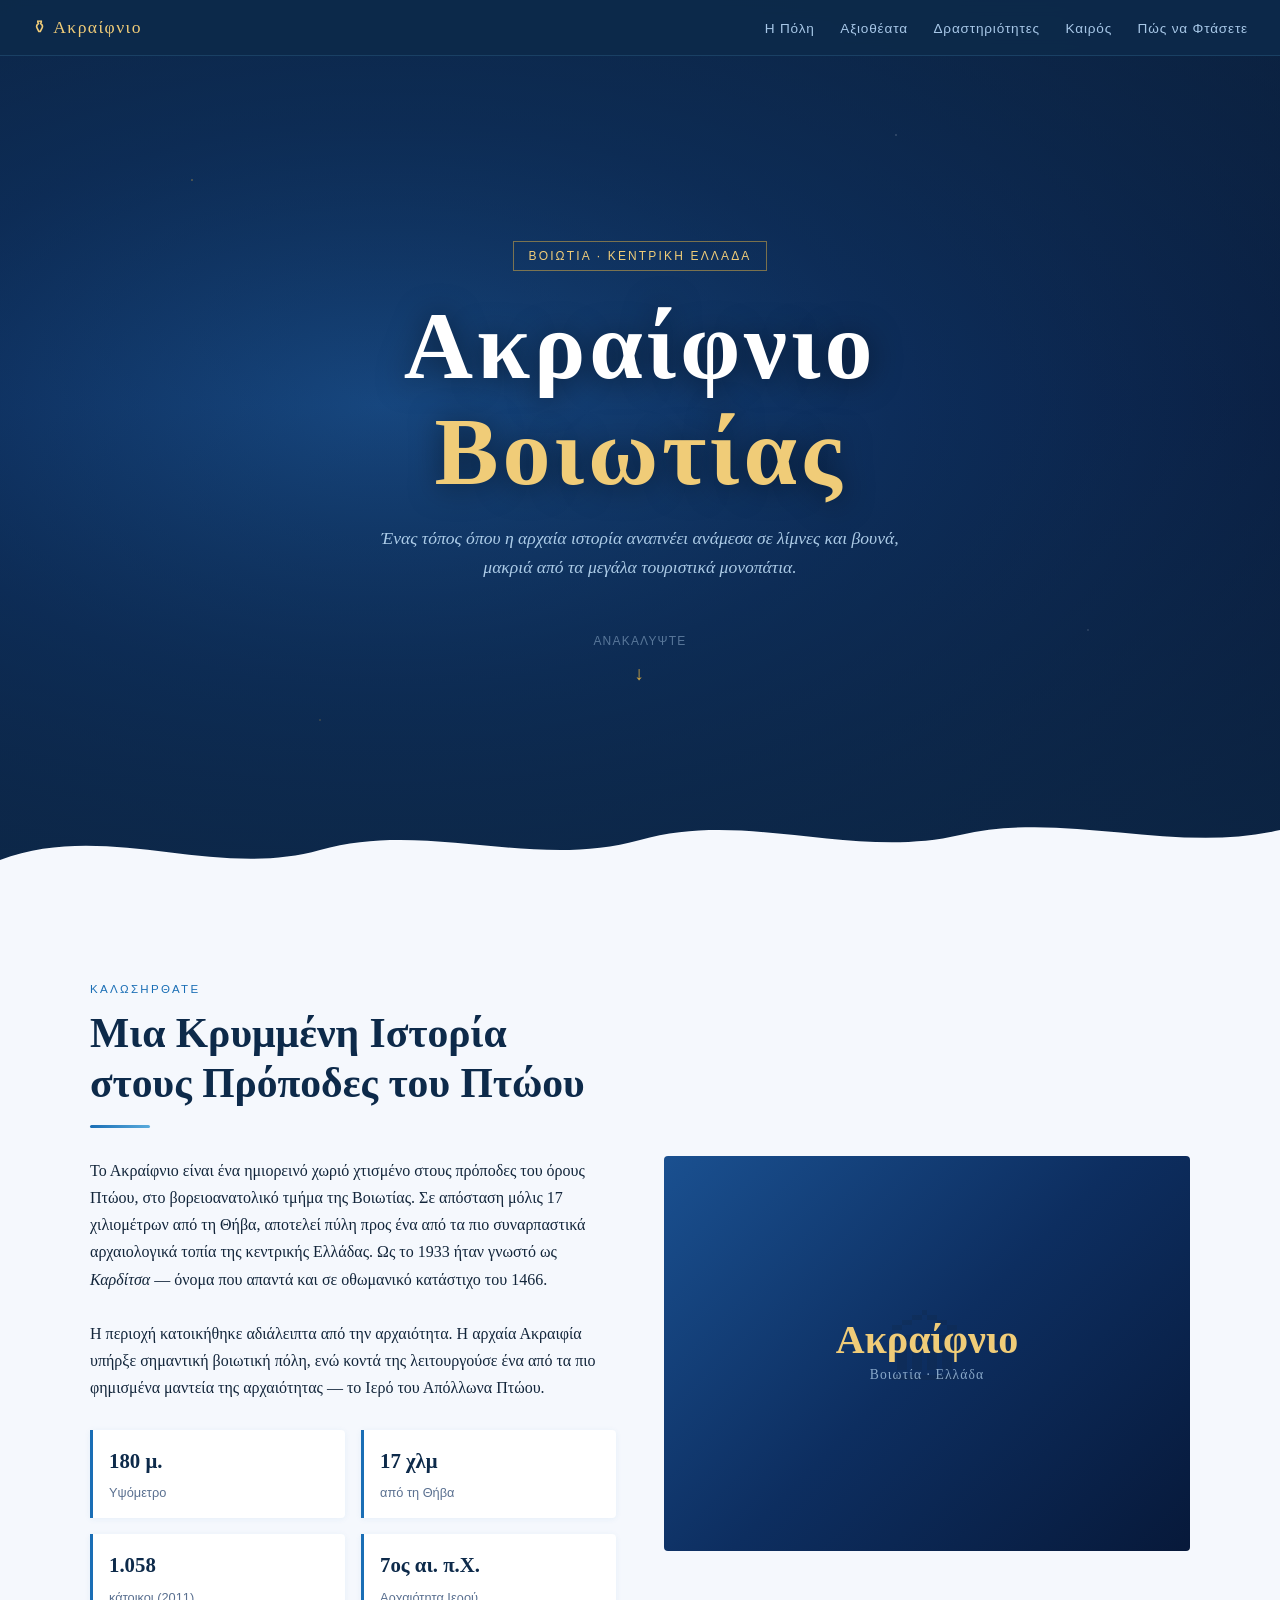
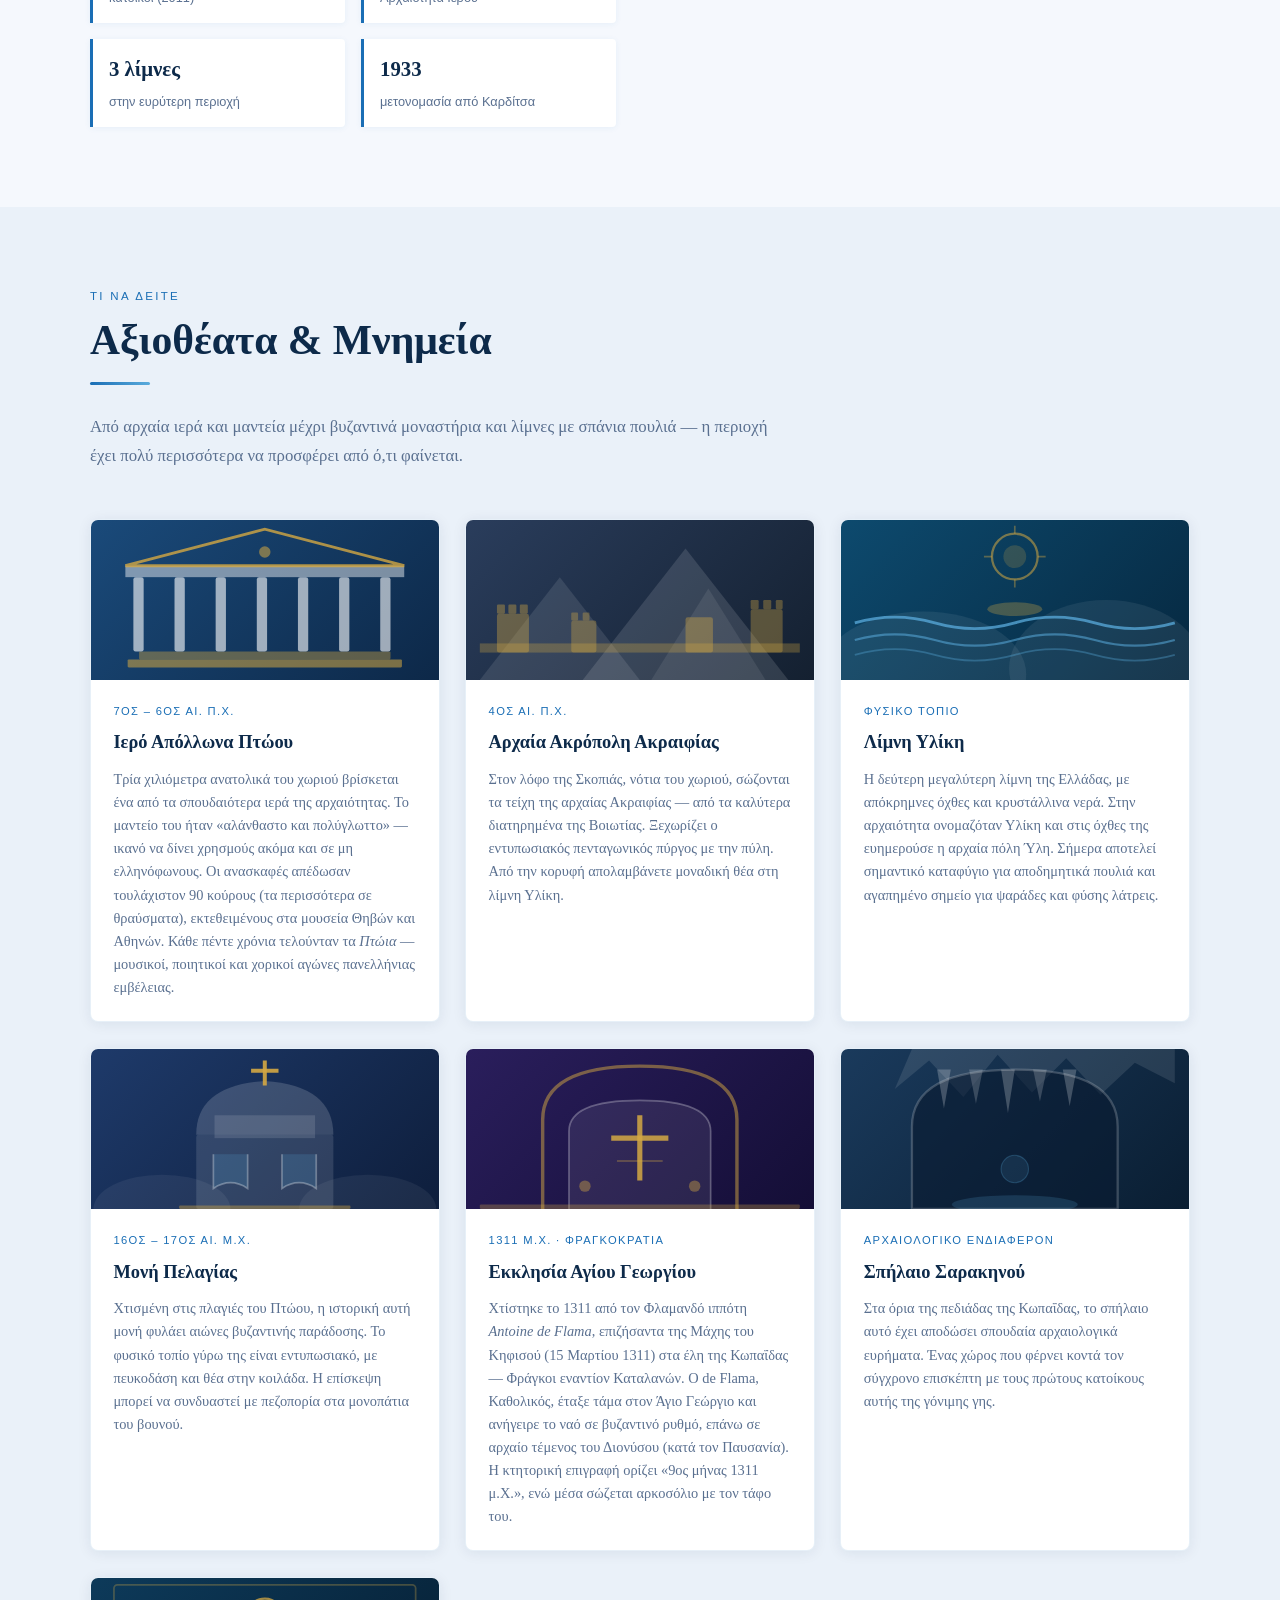
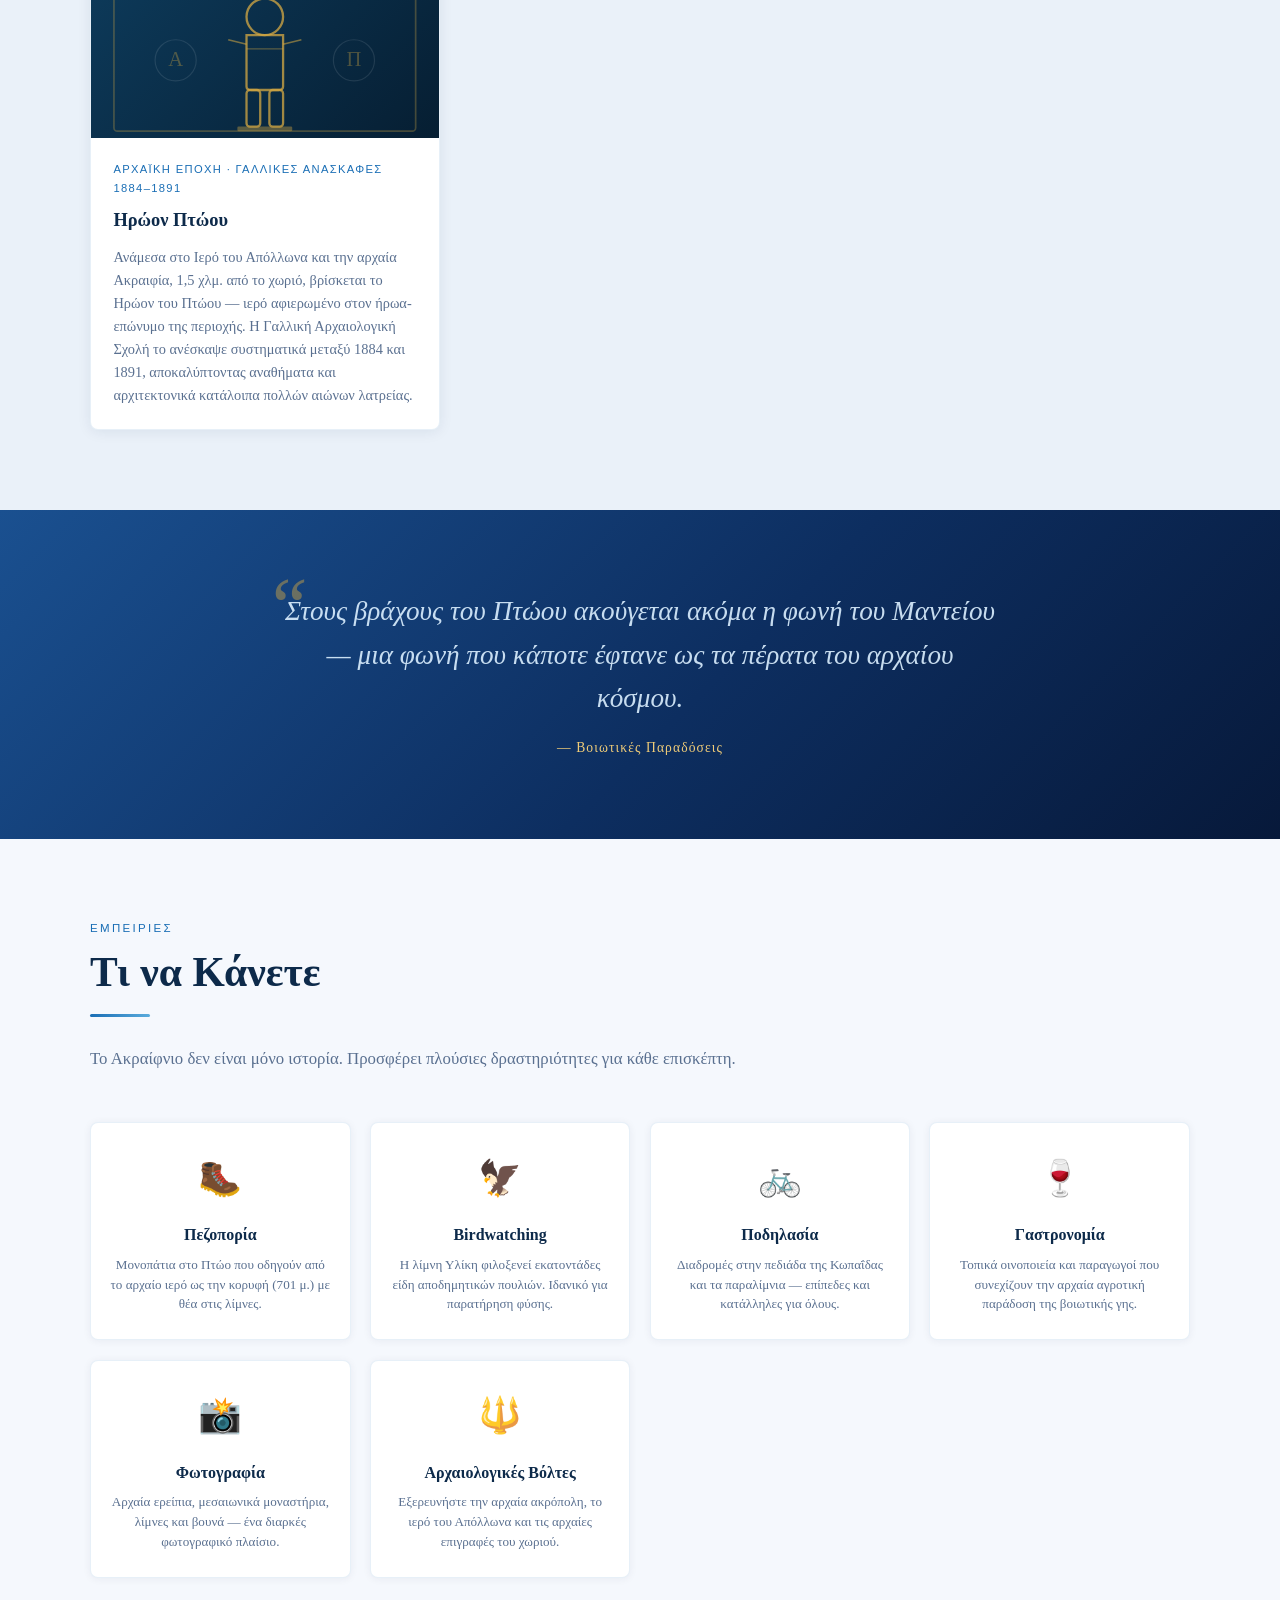
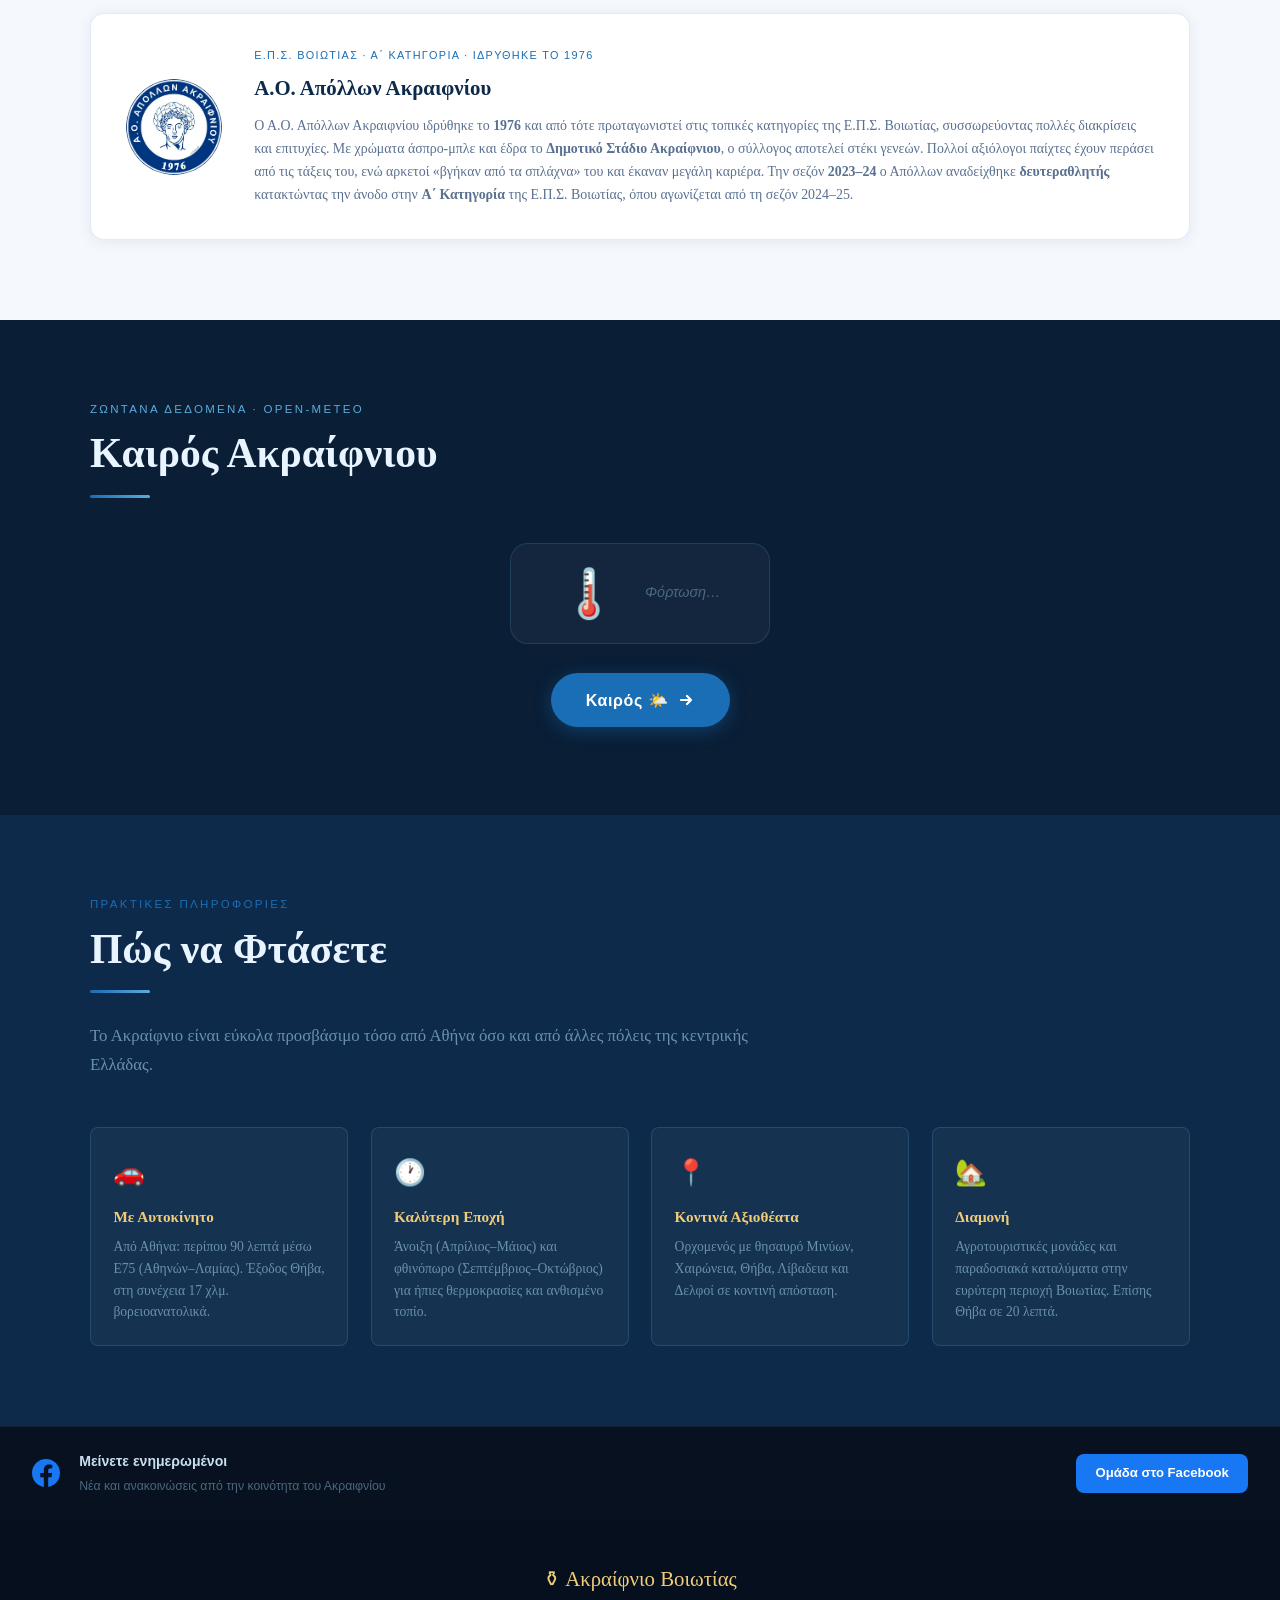
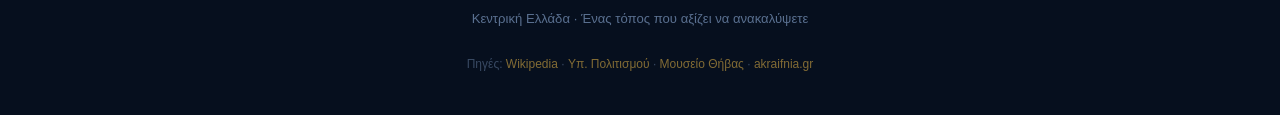
==== commit 87947c08: "Move weather to /weather/ page with fire danger; add CTA button on main - Create weather/index.html:" ====
--- a/index.html
+++ b/index.html
@@ -46,8 +46,10 @@
   }
   </script>
 
-  <link rel="icon" type="image/png" href="favicon.png">
-  <link rel="apple-touch-icon" href="apple-touch-icon.png">
+  <link rel="icon" type="image/png" sizes="64x64" href="favicon-64.png">
+  <link rel="icon" type="image/png" sizes="32x32" href="favicon.png">
+  <link rel="apple-touch-icon" sizes="180x180" href="apple-touch-icon.png">
+  <link rel="icon" type="image/png" sizes="192x192" href="favicon-192.png">
   <style>
     *, *::before, *::after { box-sizing: border-box; margin: 0; padding: 0; }
 
@@ -489,139 +491,41 @@
       margin-bottom: 0.6rem;
     }
 
-    /* ── WEATHER SECTION ── */
-    #weather { background: #0a1e36; }
-    #weather h2 { color: #e8f4ff; }
-    #weather .section-label { color: var(--blue-lt); }
-    #weather .divider { background: linear-gradient(to right, var(--blue), var(--blue-lt)); }
-    #weather .lead { color: #6a90b0; }
-
-    .wx-header {
-      display: flex; justify-content: space-between; align-items: flex-start;
-      flex-wrap: wrap; gap: 1rem;
-    }
-    .wx-controls {
-      display: flex; flex-direction: column; align-items: flex-end; gap: 0.5rem;
-      padding-top: 0.4rem;
-    }
-    .wx-updated {
-      font-family: sans-serif; font-size: 0.75rem; color: #4a6880;
-    }
-    .wx-btn {
-      background: rgba(26,110,181,0.22);
-      border: 1px solid rgba(90,171,220,0.3);
-      color: var(--blue-lt); padding: 0.5rem 1.2rem;
-      border-radius: 6px; cursor: pointer;
-      font-family: sans-serif; font-size: 0.85rem;
-      transition: background .2s, transform .1s;
-    }
-    .wx-btn:hover { background: rgba(26,110,181,0.4); }
-    .wx-btn:active { transform: scale(0.97); }
-    .wx-btn:disabled { opacity: 0.45; cursor: wait; }
-
-    .wx-body { display: flex; flex-direction: column; gap: 1.4rem; }
-
-    .wx-main {
-      display: grid; grid-template-columns: 1fr 1fr; gap: 1.2rem;
-    }
-    .wx-current {
+    /* ── WEATHER CTA ── */
+    #weather-cta { background: #0a1e36; }
+    .wx-cta-wrap {
+      display: flex; flex-direction: column; align-items: center;
+      text-align: center; padding: 1rem 0 0.5rem;
+    }
+    .wx-cta-preview {
+      display: flex; align-items: center; gap: 1.6rem;
       background: rgba(255,255,255,0.04);
-      border: 1px solid rgba(90,171,220,0.14);
-      border-radius: 14px; padding: 2rem 2rem 1.8rem;
-    }
-    .wx-big-icon { font-size: 4rem; line-height: 1; margin-bottom: 0.5rem; display: block; }
-    .wx-big-temp { font-size: 3.8rem; font-weight: 700; color: #fff; line-height: 1; }
-    .wx-desc-text { font-size: 1.1rem; color: #a8c8e8; margin-top: 0.35rem; }
-    .wx-feels { font-size: 0.82rem; color: #4a6880; margin-top: 0.2rem; font-family: sans-serif; }
-
-    .wx-details {
-      background: rgba(255,255,255,0.04);
-      border: 1px solid rgba(90,171,220,0.14);
-      border-radius: 14px; padding: 1.6rem;
-      display: grid; grid-template-columns: 1fr 1fr; gap: 1.4rem;
-      align-content: center;
-    }
-    .wx-det {
-      display: flex; flex-direction: column; gap: 0.15rem;
-    }
-    .wx-det .di { font-size: 1.4rem; }
-    .wx-det .dv { font-size: 1.1rem; font-weight: 600; color: #e8f4ff; font-family: sans-serif; }
-    .wx-det .dl { font-size: 0.72rem; color: #4a6880; font-family: sans-serif; text-transform: uppercase; letter-spacing: 0.08em; }
-
-    .wx-days {
-      display: grid; grid-template-columns: repeat(7, 1fr); gap: 0.6rem;
-    }
-    .wx-day {
-      background: rgba(255,255,255,0.03);
-      border: 1px solid rgba(90,171,220,0.1);
-      border-radius: 10px; padding: 0.9rem 0.4rem;
-      text-align: center; cursor: pointer;
-      transition: background .18s, border-color .18s;
-      font-family: sans-serif;
-    }
-    .wx-day:hover { background: rgba(26,110,181,0.2); }
-    .wx-day.active {
-      background: rgba(26,110,181,0.32);
-      border-color: var(--blue);
-    }
-    .wx-day .dn { font-size: 0.68rem; color: #4a6880; text-transform: uppercase; letter-spacing: 0.06em; margin-bottom: 0.35rem; }
-    .wx-day.active .dn { color: var(--blue-lt); }
-    .wx-day .di2 { font-size: 1.5rem; line-height: 1; margin-bottom: 0.35rem; }
-    .wx-day .dm { font-size: 0.92rem; font-weight: 600; color: #e8f4ff; }
-    .wx-day .dl2 { font-size: 0.78rem; color: #4a6880; }
-
-    .wx-day-bar {
-      background: rgba(26,110,181,0.14);
       border: 1px solid rgba(90,171,220,0.18);
-      border-radius: 10px; padding: 1.1rem 1.4rem;
-      display: flex; align-items: center; gap: 1.2rem;
-      flex-wrap: wrap; font-family: sans-serif;
-    }
-    .wx-day-bar .wdb-title { color: var(--gold-lt); font-size: 0.9rem; flex: 1 1 100%; }
-    .wx-day-bar .wdb-item { font-size: 0.85rem; color: #a8c8e8; white-space: nowrap; }
-    .wx-day-bar .wdb-item strong { color: #fff; }
-
-    .wx-loading {
-      text-align: center; padding: 4rem 2rem;
-      color: #4a6880; font-family: sans-serif; font-style: italic;
-    }
-    .wx-error { color: #e87070; }
-
-    /* sun bar */
-    .wx-sun-bar {
-      background: rgba(212,168,67,0.07);
-      border: 1px solid rgba(212,168,67,0.18);
-      border-radius: 12px; padding: 1rem 1.4rem;
-      display: flex; align-items: center; gap: 0.6rem 2rem; flex-wrap: wrap;
-      font-family: sans-serif;
-    }
-    .wx-sun-item { display: flex; align-items: center; gap: 0.55rem; }
-    .wx-sun-item .si { font-size: 1.5rem; }
-    .wx-sun-item .sv { font-size: 1.05rem; font-weight: 600; color: #f0cc78; }
-    .wx-sun-item .sl { font-size: 0.72rem; color: #4a6880; text-transform: uppercase; letter-spacing: 0.06em; }
-    .wx-sun-sep { color: rgba(90,171,220,0.18); font-size: 1.4rem; align-self: center; }
-
-    /* hourly chart */
-    .wx-chart-wrap {
-      background: rgba(255,255,255,0.035);
-      border: 1px solid rgba(90,171,220,0.12);
-      border-radius: 16px; padding: 0.9rem 1rem 0.55rem;
-      overflow: hidden;
-    }
-    .wx-chart-title {
-      font-family: sans-serif; font-size: 0.68rem; color: rgba(140,185,220,0.62);
-      text-transform: uppercase; letter-spacing: 0.13em; margin-bottom: 0.28rem;
-    }
-
-    @media (max-width: 800px) {
-      .wx-main { grid-template-columns: 1fr; }
-    }
-    @media (max-width: 600px) {
-      .wx-days { gap: 0.35rem; }
-      .wx-day { padding: 0.7rem 0.25rem; }
-      .wx-day .dn { font-size: 0.6rem; }
-      .wx-day .di2 { font-size: 1.2rem; }
-      .wx-day .dm { font-size: 0.8rem; }
+      border-radius: 18px; padding: 1.6rem 2.4rem;
+      margin-bottom: 1.8rem; min-width: 260px;
+      flex-wrap: wrap; justify-content: center;
+    }
+    .wx-cta-icon { font-size: 3rem; line-height: 1; }
+    .wx-cta-info {}
+    .wx-cta-temp { font-size: 2.4rem; font-weight: 700; color: #fff; line-height: 1; font-family: sans-serif; }
+    .wx-cta-desc { font-size: 0.9rem; color: #a8c8e8; margin-top: 0.2rem; font-family: sans-serif; }
+    .wx-cta-loading { color: #4a6880; font-family: sans-serif; font-style: italic; font-size: 0.9rem; }
+    .wx-cta-btn {
+      display: inline-flex; align-items: center; gap: 0.6rem;
+      background: var(--blue);
+      color: #fff;
+      text-decoration: none;
+      padding: 0.85rem 2.2rem;
+      border-radius: 50px;
+      font-family: sans-serif; font-size: 1rem; font-weight: 600;
+      letter-spacing: 0.04em;
+      transition: background .2s, transform .15s, box-shadow .2s;
+      box-shadow: 0 4px 18px rgba(26,110,181,0.4);
+    }
+    .wx-cta-btn:hover {
+      background: #1e82d4;
+      transform: translateY(-2px);
+      box-shadow: 0 6px 24px rgba(26,110,181,0.55);
     }
 
     /* ── RESPONSIVE ── */
@@ -640,7 +544,7 @@
     <li><a href="#about">Η Πόλη</a></li>
     <li><a href="#attractions">Αξιοθέατα</a></li>
     <li><a href="#activities">Δραστηριότητες</a></li>
-    <li><a href="#weather">Καιρός</a></li>
+    <li><a href="/weather/">Καιρός</a></li>
     <li><a href="#route">Πώς να Φτάσετε</a></li>
   </ul>
 </nav>
@@ -930,22 +834,26 @@
   </div>
 </section>
 
-<!-- WEATHER -->
-<section id="weather">
+<!-- WEATHER CTA -->
+<section id="weather-cta">
   <div class="container">
-    <div class="wx-header">
-      <div>
-        <span class="section-label">Ζωντανά Δεδομένα · Open-Meteo</span>
-        <h2>Καιρός Ακραίφνιου</h2>
-        <div class="divider"></div>
-      </div>
-      <div class="wx-controls">
-        <span id="wx-updated" class="wx-updated">—</span>
-        <button id="wx-refresh" class="wx-btn">↻ Ανανέωση</button>
-      </div>
-    </div>
-    <div id="wx-body" class="wx-body">
-      <div class="wx-loading">Φόρτωση καιρικών δεδομένων…</div>
+    <span class="section-label" style="color:#5aabdc;">Ζωντανά Δεδομένα · Open-Meteo</span>
+    <h2 style="color:#e8f4ff;">Καιρός Ακραίφνιου</h2>
+    <div class="divider"></div>
+    <div class="wx-cta-wrap">
+      <div class="wx-cta-preview">
+        <div id="wx-cta-icon" class="wx-cta-icon">🌡️</div>
+        <div class="wx-cta-info">
+          <div id="wx-cta-temp" class="wx-cta-loading">Φόρτωση…</div>
+          <div id="wx-cta-desc" class="wx-cta-desc"></div>
+        </div>
+      </div>
+      <a href="/weather/" class="wx-cta-btn">
+        Καιρός 🌤️
+        <svg width="16" height="16" viewBox="0 0 16 16" fill="none" stroke="currentColor" stroke-width="2.2" stroke-linecap="round" stroke-linejoin="round">
+          <path d="M3 8h10M9 4l4 4-4 4"/>
+        </svg>
+      </a>
     </div>
   </div>
 </section>
@@ -1010,313 +918,33 @@
 
 <script>
 (function(){
-  var LAT=38.41,LON=23.22,REFRESH_SEC=600;
-  var API='https://api.open-meteo.com/v1/forecast?latitude='+LAT+'&longitude='+LON
-    +'&current=temperature_2m,apparent_temperature,weather_code,wind_speed_10m,relative_humidity_2m'
-    +'&hourly=temperature_2m'
-    +'&daily=weather_code,temperature_2m_max,temperature_2m_min,precipitation_probability_max,wind_speed_10m_max,precipitation_sum,sunrise,sunset'
-    +'&wind_speed_unit=kmh&timezone=Europe%2FAthens&forecast_days=7';
   var WMO={
-    0:['☀️','Αίθριος'],1:['🌤','Σχεδόν αίθριος'],2:['⛅','Μερικώς συννεφιά'],3:['☁️','Συννεφιά'],
-    45:['🌫','Ομίχλη'],48:['🌫','Παγωμένη ομίχλη'],
-    51:['🌦','Ψιχάλες'],53:['🌦','Ψιχάλες'],55:['🌧','Έντονες ψιχάλες'],
-    61:['🌧','Βροχή'],63:['🌧','Μέτρια βροχή'],65:['🌧','Έντονη βροχή'],
-    71:['❄️','Χιόνι'],73:['❄️','Μέτριο χιόνι'],75:['❄️','Έντονο χιόνι'],
-    80:['🌦','Μπόρες'],81:['🌦','Μπόρες'],82:['⛈','Έντονες μπόρες'],
-    85:['🌨','Χιονοθύελλα'],86:['🌨','Έντονη χιονοθύελλα'],
-    95:['⛈','Καταιγίδα'],96:['⛈','Καταιγίδα με χαλάζι'],99:['⛈','Έντονη καταιγίδα']
+    0:'☀️',1:'🌤',2:'⛅',3:'☁️',
+    45:'🌫',48:'🌫',
+    51:'🌦',53:'🌦',55:'🌧',
+    61:'🌧',63:'🌧',65:'🌧',
+    71:'❄️',73:'❄️',75:'❄️',
+    80:'🌦',81:'🌦',82:'⛈',
+    85:'🌨',86:'🌨',
+    95:'⛈',96:'⛈',99:'⛈'
   };
-  var DAYS=['Κυρ','Δευ','Τρί','Τετ','Πέμ','Παρ','Σαβ'];
-  var MONTHS=['Ιαν','Φεβ','Μαρ','Απρ','Μαϊ','Ιουν','Ιουλ','Αυγ','Σεπ','Οκτ','Νοε','Δεκ'];
-  function wmo(c){return WMO[c]||WMO[Math.floor(c/10)*10]||['🌡️','—'];}
-  function p(n){return n<10?'0'+n:''+n;}
-  function fmtDate(s){var d=new Date(s+'T12:00:00');return DAYS[d.getDay()]+' '+d.getDate()+' '+MONTHS[d.getMonth()];}
-  var wxData=null,selDay=0,countdown=REFRESH_SEC,countTimer=null;
-
-  /* ── Smooth SVG curve (Catmull-Rom → cubic Bezier) ── */
-  function buildChart(temps,curHour,containerW){
-    var VW=containerW||520,VH=224;
-    var PL=Math.max(12,Math.round(VW*14/520)),PR=Math.max(12,Math.round(VW*14/520)),PT=30,PB=38;
-    var CW=VW-PL-PR,CH=VH-PT-PB;
-    var minT=temps[0],maxT=temps[0];
-    for(var i=1;i<24;i++){if(temps[i]<minT)minT=temps[i];if(temps[i]>maxT)maxT=temps[i];}
-    var range=maxT-minT;if(range<4){var mid=(maxT+minT)/2;minT=mid-2;maxT=mid+2;range=4;}
-    /* breathing room: curve never touches top/bottom edges */
-    var pad=Math.max(range*0.10,0.5);
-    var dMin=minT-pad,dMax=maxT+pad,dRange=dMax-dMin;
-    function xp(i){return PL+CW*i/23;}
-    function yp(t){return PT+CH*(1-(t-dMin)/dRange);}
-    var pts=[];for(var i=0;i<24;i++)pts.push([xp(i),yp(temps[i])]);
-
-    function seg(i){
-      var p0=pts[Math.max(0,i-1)],p1=pts[i],p2=pts[i+1],p3=pts[Math.min(23,i+2)];
-      return 'C '+(p1[0]+(p2[0]-p0[0])/6).toFixed(1)+' '+(p1[1]+(p2[1]-p0[1])/6).toFixed(1)+' '+
-                  (p2[0]-(p3[0]-p1[0])/6).toFixed(1)+' '+(p2[1]-(p3[1]-p1[1])/6).toFixed(1)+' '+
-                  p2[0].toFixed(1)+' '+p2[1].toFixed(1);
-    }
-    var linePath='M '+pts[0][0].toFixed(1)+' '+pts[0][1].toFixed(1);
-    for(var i=0;i<23;i++)linePath+=' '+seg(i);
-    var fillPath=linePath+' L '+(PL+CW)+' '+(PT+CH)+' L '+PL+' '+(PT+CH)+' Z';
-
-    /* subtle grid */
-    var grid='';
-    for(var g=1;g<=3;g++){
-      var gy=(PT+CH*g/4).toFixed(1);
-      grid+='<line x1="'+PL+'" y1="'+gy+'" x2="'+(VW-PR)+'" y2="'+gy+'" stroke="rgba(255,255,255,0.05)" stroke-width="1"/>';
-    }
-
-    /* "Now" indicator: subtle dashed line + pill badge */
-    var curEl='';
-    if(curHour>=0&&curHour<24){
-      var nx=xp(curHour);
-      curEl=
-        '<line x1="'+nx.toFixed(1)+'" y1="'+PT+'" x2="'+nx.toFixed(1)+'" y2="'+(PT+CH)+'" stroke="rgba(255,255,255,0.13)" stroke-width="1" stroke-dasharray="2,5"/>'+
-        '<rect x="'+(nx-17).toFixed(1)+'" y="'+(PT+CH+7)+'" width="34" height="15" rx="7.5" fill="rgba(210,165,60,0.11)" stroke="rgba(210,165,60,0.42)" stroke-width="0.8"/>'+
-        '<text x="'+nx.toFixed(1)+'" y="'+(PT+CH+17.5)+'" text-anchor="middle" fill="rgba(225,180,75,0.85)" font-size="8.5" font-family="sans-serif">Τώρα</text>';
-    }
-
-    /* x-axis time labels — skip labels that would collide with "Now" pill */
-    var marks='';
-    [0,4,8,12,16,20,23].forEach(function(h){
-      if(curHour>=0&&Math.abs(h-curHour)<1.6)return;
-      var x=xp(h).toFixed(1);
-      marks+='<text x="'+x+'" y="'+(VH-9)+'" text-anchor="middle" fill="rgba(140,185,220,0.55)" font-size="9.5" font-family="sans-serif">'+p(h)+':00</text>';
-    });
-
-    /* peak and trough temperature callouts */
-    var minH=0,maxH=0;
-    for(var i=1;i<24;i++){if(temps[i]<temps[minH])minH=i;if(temps[i]>temps[maxH])maxH=i;}
-    var tempLbls=
-      '<text x="'+xp(maxH).toFixed(1)+'" y="'+(yp(temps[maxH])-7).toFixed(1)+'" text-anchor="middle" fill="rgba(200,230,255,0.82)" font-size="10" font-family="sans-serif" font-weight="600">'+Math.round(temps[maxH])+'°</text>'+
-      '<text x="'+xp(minH).toFixed(1)+'" y="'+(yp(temps[minH])+15).toFixed(1)+'" text-anchor="middle" fill="rgba(140,190,230,0.52)" font-size="9.5" font-family="sans-serif">'+Math.round(temps[minH])+'°</text>';
-
-    /* interactive cursor group */
-    var cursorG=
-      '<g id="wx-cur" style="display:none" pointer-events="none">'+
-        '<line id="wx-cl" x1="0" y1="'+PT+'" x2="0" y2="'+(PT+CH)+'" stroke="rgba(255,255,255,0.25)" stroke-width="1"/>'+
-        '<circle id="wx-halo" cx="0" cy="0" r="10" fill="none" stroke="rgba(90,171,220,0.28)" stroke-width="1.5"/>'+
-        '<circle id="wx-dot" cx="0" cy="0" r="4.5" fill="#ffffff" stroke="#5aabdc" stroke-width="2"/>'+
-        '<rect id="wx-tb" rx="10" ry="10" fill="rgba(7,17,40,0.93)"/>'+
-        '<polygon id="wx-tri" fill="rgba(7,17,40,0.93)"/>'+
-        '<text id="wx-tt" text-anchor="middle" dominant-baseline="middle" fill="#ffffff" font-size="13" font-family="sans-serif" font-weight="700"/>'+
-        '<text id="wx-th" text-anchor="middle" dominant-baseline="middle" fill="rgba(140,185,220,0.85)" font-size="10" font-family="sans-serif"/>'+
-      '</g>'+
-      '<rect id="wx-over" x="'+PL+'" y="'+PT+'" width="'+CW+'" height="'+CH+'" fill="transparent" style="cursor:crosshair;touch-action:none"/>';
-
-    return '<svg id="wx-svg" viewBox="0 0 '+VW+' '+VH+'" preserveAspectRatio="none" xmlns="http://www.w3.org/2000/svg" style="width:100%;height:224px;display:block;">'+
-      '<defs>'+
-        '<linearGradient id="wxG" x1="0" y1="0" x2="0" y2="1">'+
-          '<stop offset="0%" stop-color="#5aabdc" stop-opacity="0.22"/>'+
-          '<stop offset="75%" stop-color="#5aabdc" stop-opacity="0.04"/>'+
-          '<stop offset="100%" stop-color="#5aabdc" stop-opacity="0"/>'+
-        '</linearGradient>'+
-      '</defs>'+
-      grid+
-      '<path d="'+fillPath+'" fill="url(#wxG)"/>'+
-      '<path d="'+linePath+'" fill="none" stroke="#5aabdc" stroke-opacity="0.18" stroke-width="4" stroke-linecap="round"/>'+
-      '<path d="'+linePath+'" fill="none" stroke="#5aabdc" stroke-width="1.8" stroke-linecap="round" stroke-linejoin="round"/>'+
-      curEl+tempLbls+marks+cursorG+
-    '</svg>';
-  }
-
-  /* ── Interactive chart cursor ── */
-  function initChart(temps){
-    var svg=document.getElementById('wx-svg');
-    var over=document.getElementById('wx-over');
-    var cur=document.getElementById('wx-cur');
-    var cl=document.getElementById('wx-cl');
-    var halo=document.getElementById('wx-halo');
-    var dot=document.getElementById('wx-dot');
-    var tb=document.getElementById('wx-tb');
-    var tri=document.getElementById('wx-tri');
-    var tt=document.getElementById('wx-tt');
-    var th=document.getElementById('wx-th');
-    if(!svg||!over||!cur)return;
-
-    var VW=svg.viewBox.baseVal.width,VH=svg.viewBox.baseVal.height;
-    var PL=Math.max(12,Math.round(VW*14/520)),PR=Math.max(12,Math.round(VW*14/520)),PT=30,PB=38;
-    var CW=VW-PL-PR,CH=VH-PT-PB;
-    var minT=temps[0],maxT=temps[0];
-    for(var i=1;i<24;i++){if(temps[i]<minT)minT=temps[i];if(temps[i]>maxT)maxT=temps[i];}
-    var range=maxT-minT;if(range<4){var mid=(maxT+minT)/2;minT=mid-2;maxT=mid+2;range=4;}
-    var pad=Math.max(range*0.10,0.5);
-    var dMin=minT-pad,dMax=maxT+pad,dRange=dMax-dMin;
-    function yp(t){return PT+CH*(1-(t-dMin)/dRange);}
-
-    function update(svgX){
-      var cx=Math.max(PL,Math.min(PL+CW,svgX));
-      var hourF=(cx-PL)/CW*23;
-      var h0=Math.min(22,Math.floor(hourF));
-      var frac=hourF-h0;
-      var temp=temps[h0]*(1-frac)+temps[h0+1]*frac;
-      var hour=Math.max(0,Math.min(23,Math.round(hourF)));
-      var x=cx,y=yp(temp);
-      cl.setAttribute('x1',x.toFixed(1));cl.setAttribute('x2',x.toFixed(1));
-      dot.setAttribute('cx',x.toFixed(1));dot.setAttribute('cy',y.toFixed(1));
-      if(halo){halo.setAttribute('cx',x.toFixed(1));halo.setAttribute('cy',y.toFixed(1));}
-
-      /* tooltip: 76×44 centered above dot, with downward tail pointer */
-      var TW=76,TH=44,tailH=6;
-      var tx=x-TW/2;
-      if(tx<PL)tx=PL;
-      if(tx+TW>VW-PR)tx=VW-PR-TW;
-      var tailAbove=false;
-      var ty=y-TH-tailH-8;
-      if(ty<PT+2){ty=y+8+tailH;tailAbove=true;}
-
-      tb.setAttribute('x',tx.toFixed(1));tb.setAttribute('y',ty.toFixed(1));
-      tb.setAttribute('width',TW);tb.setAttribute('height',TH);
-
-      var tailCx=Math.max(tx+12,Math.min(x,tx+TW-12));
-      if(tri){
-        tri.setAttribute('points',tailAbove
-          ?(tailCx-5).toFixed(1)+','+ty+' '+(tailCx+5).toFixed(1)+','+ty+' '+tailCx.toFixed(1)+','+(ty-tailH)
-          :(tailCx-5).toFixed(1)+','+(ty+TH)+' '+(tailCx+5).toFixed(1)+','+(ty+TH)+' '+tailCx.toFixed(1)+','+(ty+TH+tailH));
-      }
-
-      tt.setAttribute('x',(tx+TW/2).toFixed(1));tt.setAttribute('y',(ty+15).toFixed(1));
-      th.setAttribute('x',(tx+TW/2).toFixed(1));th.setAttribute('y',(ty+32).toFixed(1));
-      tt.textContent=Math.round(temp)+'°C';
-      th.textContent=p(hour)+':00';
-      cur.style.display='';
-    }
-
-    function toSvgX(e){
-      var rect=svg.getBoundingClientRect();
-      var cx=e.touches?e.touches[0].clientX:e.clientX;
-      return (cx-rect.left)*(VW/rect.width);
-    }
-
-    over.addEventListener('mousemove',function(e){update(toSvgX(e));});
-    over.addEventListener('mouseleave',function(){cur.style.display='none';});
-    over.addEventListener('touchstart',function(e){e.preventDefault();update(toSvgX(e));},{passive:false});
-    over.addEventListener('touchmove',function(e){e.preventDefault();update(toSvgX(e));},{passive:false});
-  }
-
-  /* ── Sunrise / sunset bar ── */
-  function buildSunBar(rise,set){
-    function fmtT(iso){return iso.slice(11,16);}
-    var rDate=new Date(rise),sDate=new Date(set);
-    var mins=Math.round((sDate-rDate)/60000);
-    var dur=Math.floor(mins/60)+'ω '+(mins%60)+'λ';
-    return '<div class="wx-sun-bar">'+
-      '<div class="wx-sun-item"><span class="si">🌅</span><div><span class="sv">'+fmtT(rise)+'</span><br><span class="sl">Ανατολή</span></div></div>'+
-      '<span class="wx-sun-sep">·</span>'+
-      '<div class="wx-sun-item"><span class="si">🌇</span><div><span class="sv">'+fmtT(set)+'</span><br><span class="sl">Δύση</span></div></div>'+
-      '<span class="wx-sun-sep">·</span>'+
-      '<div class="wx-sun-item"><span class="si">☀️</span><div><span class="sv">'+dur+'</span><br><span class="sl">Διάρκεια ημέρας</span></div></div>'+
-    '</div>';
-  }
-
-  function render(){
-    if(!wxData)return;
-    var c=wxData.current,d=wxData.daily,h=wxData.hourly,si=selDay;
-    var mIcon,mDesc,mTemp,mFeels,mWind,mHum;
-    if(si===0){
-      var r=wmo(c.weather_code);mIcon=r[0];mDesc=r[1];
-      mTemp=Math.round(c.temperature_2m);mFeels=Math.round(c.apparent_temperature);
-      mWind=Math.round(c.wind_speed_10m);mHum=c.relative_humidity_2m+'%';
-    }else{
-      var r2=wmo(d.weather_code[si]);mIcon=r2[0];mDesc=r2[1];
-      mTemp=Math.round((d.temperature_2m_max[si]+d.temperature_2m_min[si])/2);mFeels=mTemp-2;
-      mWind=Math.round(d.wind_speed_10m_max[si]);mHum='—';
-    }
-
-    var mainHTML=
-      '<div class="wx-main">'+
-        '<div class="wx-current">'+
-          '<span class="wx-big-icon">'+mIcon+'</span>'+
-          '<div class="wx-big-temp">'+mTemp+'°C</div>'+
-          '<div class="wx-desc-text">'+mDesc+'</div>'+
-          '<div class="wx-feels">Αισθητή: '+mFeels+'°C</div>'+
-        '</div>'+
-        '<div class="wx-details">'+
-          '<div class="wx-det"><span class="di">💨</span><span class="dv">'+mWind+' km/h</span><span class="dl">Άνεμος</span></div>'+
-          '<div class="wx-det"><span class="di">💧</span><span class="dv">'+mHum+'</span><span class="dl">Υγρασία</span></div>'+
-          '<div class="wx-det"><span class="di">🌧</span><span class="dv">'+d.precipitation_probability_max[si]+'%</span><span class="dl">Πιθ. βροχής</span></div>'+
-          '<div class="wx-det"><span class="di">🌡</span><span class="dv">'+Math.round(d.temperature_2m_max[si])+'° / '+Math.round(d.temperature_2m_min[si])+'°</span><span class="dl">Μέγ. / Ελάχ.</span></div>'+
-        '</div>'+
-      '</div>';
-
-    /* sunrise/sunset */
-    var sunHTML=buildSunBar(d.sunrise[si],d.sunset[si]);
-
-    /* day selector */
-    var daysHTML='<div class="wx-days">';
-    for(var i=0;i<7;i++){
-      var r3=wmo(d.weather_code[i]);
-      var lbl=i===0?'Σήμερα':i===1?'Αύριο':DAYS[new Date(d.time[i]+'T12:00:00').getDay()];
-      daysHTML+='<div class="wx-day'+(i===si?' active':'')+'" onclick="wxDay('+i+')">'+
-        '<div class="dn">'+lbl+'</div><div class="di2">'+r3[0]+'</div>'+
-        '<div class="dm">'+Math.round(d.temperature_2m_max[i])+'°</div>'+
-        '<div class="dl2">'+Math.round(d.temperature_2m_min[i])+'°</div></div>';
-    }
-    daysHTML+='</div>';
-
-    /* summary bar */
-    var selLabel=si===0?'Σήμερα':si===1?'Αύριο':fmtDate(d.time[si]);
-    var barHTML=
-      '<div class="wx-day-bar">'+
-        '<div class="wdb-title">'+selLabel+' &nbsp;·&nbsp; '+wmo(d.weather_code[si])[1]+'</div>'+
-        '<span class="wdb-item">🌡 <strong>'+Math.round(d.temperature_2m_max[si])+'° / '+Math.round(d.temperature_2m_min[si])+'°</strong></span>'+
-        '<span class="wdb-item">☔ <strong>'+d.precipitation_probability_max[si]+'%</strong> βροχή</span>'+
-        '<span class="wdb-item">💧 <strong>'+(Math.round(d.precipitation_sum[si]*10)/10)+' mm</strong></span>'+
-        '<span class="wdb-item">💨 <strong>'+Math.round(d.wind_speed_10m_max[si])+' km/h</strong></span>'+
-      '</div>';
-
-    /* hourly temp chart */
-    var dayTemps=h.temperature_2m.slice(si*24,si*24+24);
-    var curHour=si===0?new Date().getHours():-1;
-    var wxBodyEl=document.getElementById('wx-body');
-    var containerW=wxBodyEl?Math.max(280,wxBodyEl.clientWidth):520;
-    var chartHTML=
-      '<div class="wx-chart-wrap">'+
-        '<div class="wx-chart-title">Θερμοκρασία ανά ώρα</div>'+
-        buildChart(dayTemps,curHour,containerW)+
-      '</div>';
-
-    document.getElementById('wx-body').innerHTML=mainHTML+sunHTML+daysHTML+barHTML+chartHTML;
-    initChart(dayTemps);
-
-    var now=new Date();
-    document.getElementById('wx-updated').innerHTML=
-      'Ενημερώθηκε: '+p(now.getHours())+':'+p(now.getMinutes())+
-      ' &nbsp;·&nbsp; Επόμενη: <span id="wx-cd">'+p(Math.floor(countdown/60))+':'+p(countdown%60)+'</span>';
-  }
-
-  window.wxDay=function(i){selDay=i;render();};
-
-  function startCountdown(){
-    clearInterval(countTimer);countdown=REFRESH_SEC;
-    countTimer=setInterval(function(){
-      countdown--;
-      var el=document.getElementById('wx-cd');
-      if(el)el.textContent=p(Math.floor(countdown/60))+':'+p(countdown%60);
-      if(countdown<=0){clearInterval(countTimer);doFetch();}
-    },1000);
-  }
-
-  function doFetch(){
-    var btn=document.getElementById('wx-refresh');
-    if(btn){btn.disabled=true;btn.textContent='⏳ Φόρτωση…';}
-    fetch(API)
-      .then(function(r){return r.json();})
-      .then(function(json){
-        wxData=json;selDay=0;render();startCountdown();
-        if(btn){btn.disabled=false;btn.textContent='↻ Ανανέωση';}
-      })
-      .catch(function(){
-        document.getElementById('wx-body').innerHTML='<div class="wx-loading wx-error">⚠ Αδυναμία σύνδεσης. Δοκιμάστε ξανά.</div>';
-        if(btn){btn.disabled=false;btn.textContent='↻ Ανανέωση';}
-      });
-  }
-
-  document.addEventListener('DOMContentLoaded',function(){
-    document.getElementById('wx-refresh').addEventListener('click',function(){
-      clearInterval(countTimer);doFetch();
-    });
-    doFetch();
-  });
+  function wmoIcon(c){return WMO[c]||WMO[Math.floor(c/10)*10]||'🌡️';}
+  var CAPI='https://api.open-meteo.com/v1/forecast?latitude=38.41&longitude=23.22'
+    +'&current=temperature_2m,weather_code'
+    +'&daily=weather_code,temperature_2m_max,temperature_2m_min'
+    +'&wind_speed_unit=kmh&timezone=Europe%2FAthens&forecast_days=1';
+  fetch(CAPI).then(function(r){return r.json();}).then(function(j){
+    var c=j.current,d=j.daily;
+    var icon=document.getElementById('wx-cta-icon');
+    var temp=document.getElementById('wx-cta-temp');
+    var desc=document.getElementById('wx-cta-desc');
+    if(icon)icon.textContent=wmoIcon(c.weather_code);
+    if(temp){
+      temp.className='wx-cta-temp';
+      temp.textContent=Math.round(c.temperature_2m)+'°C';
+    }
+    if(desc)desc.textContent=Math.round(d.temperature_2m_max[0])+'° / '+Math.round(d.temperature_2m_min[0])+'°  ·  Ακραίφνιο';
+  }).catch(function(){});
 })();
 </script>
 </body>
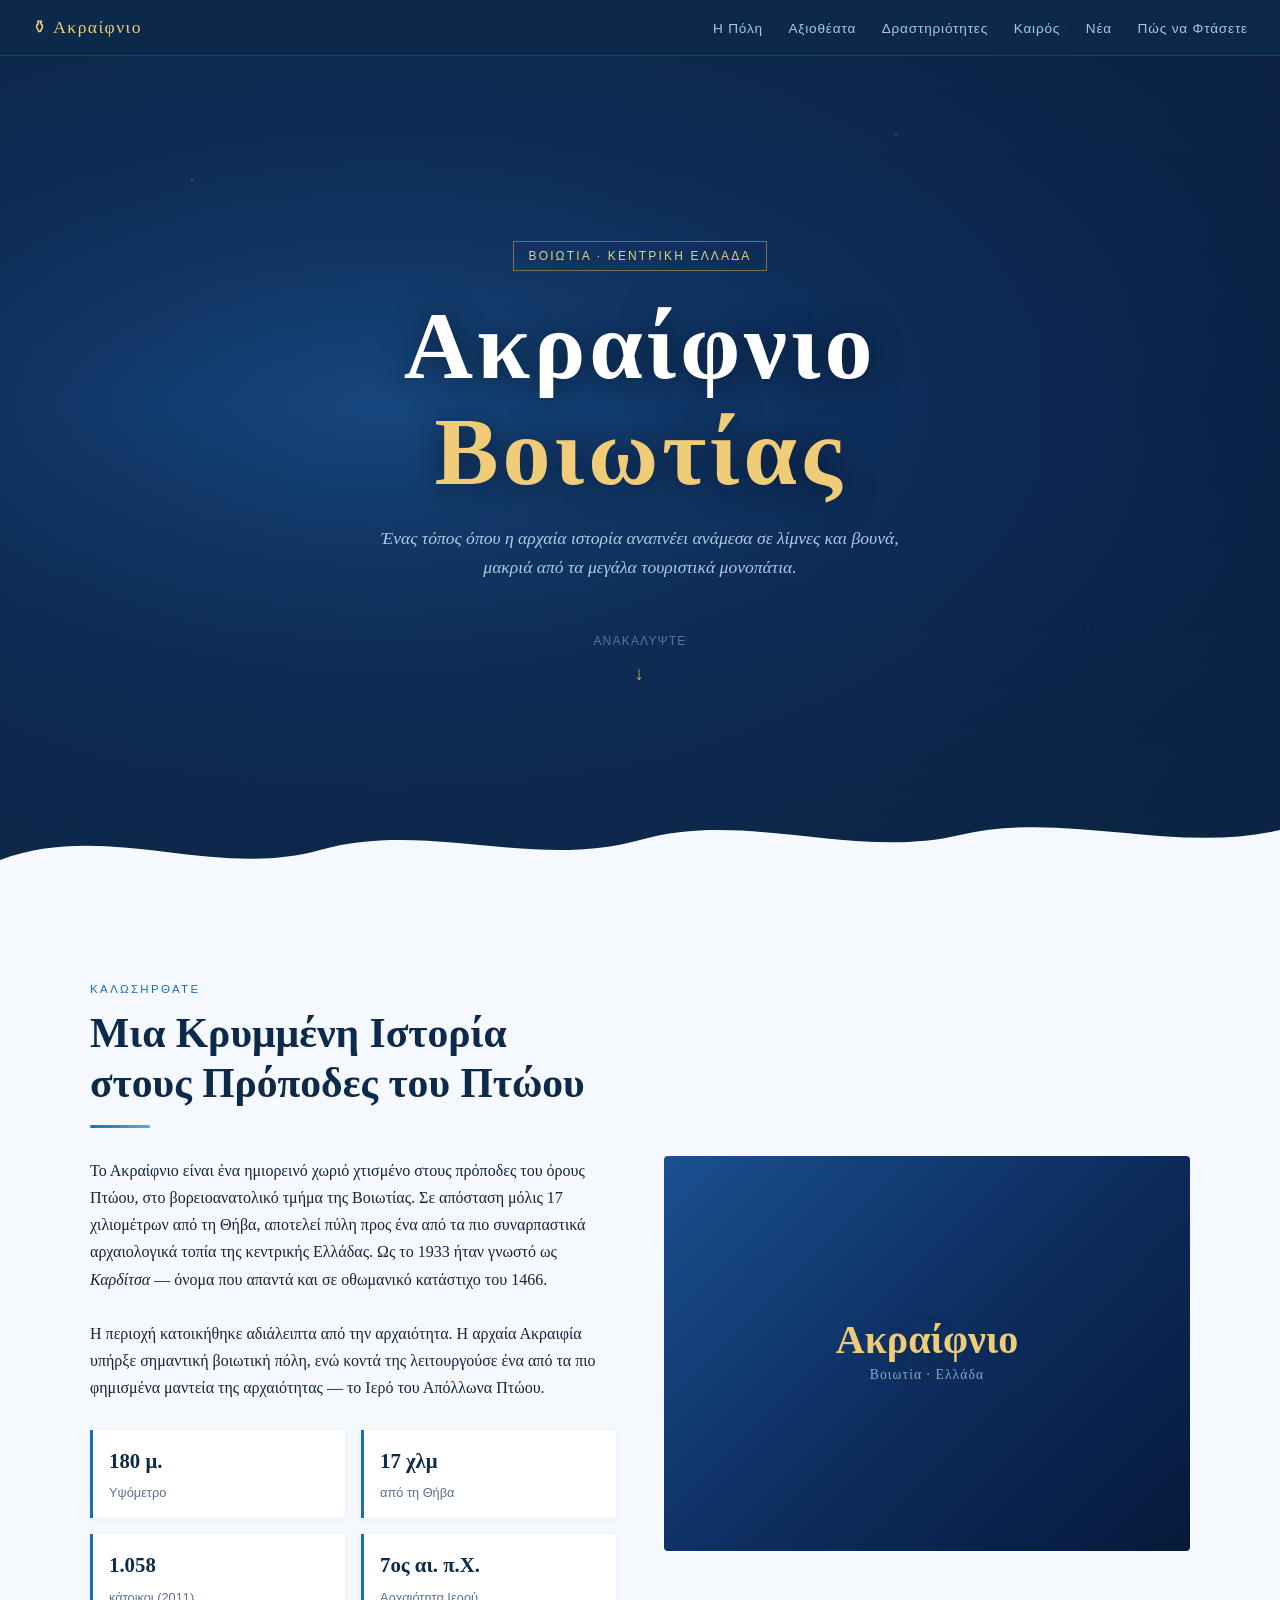
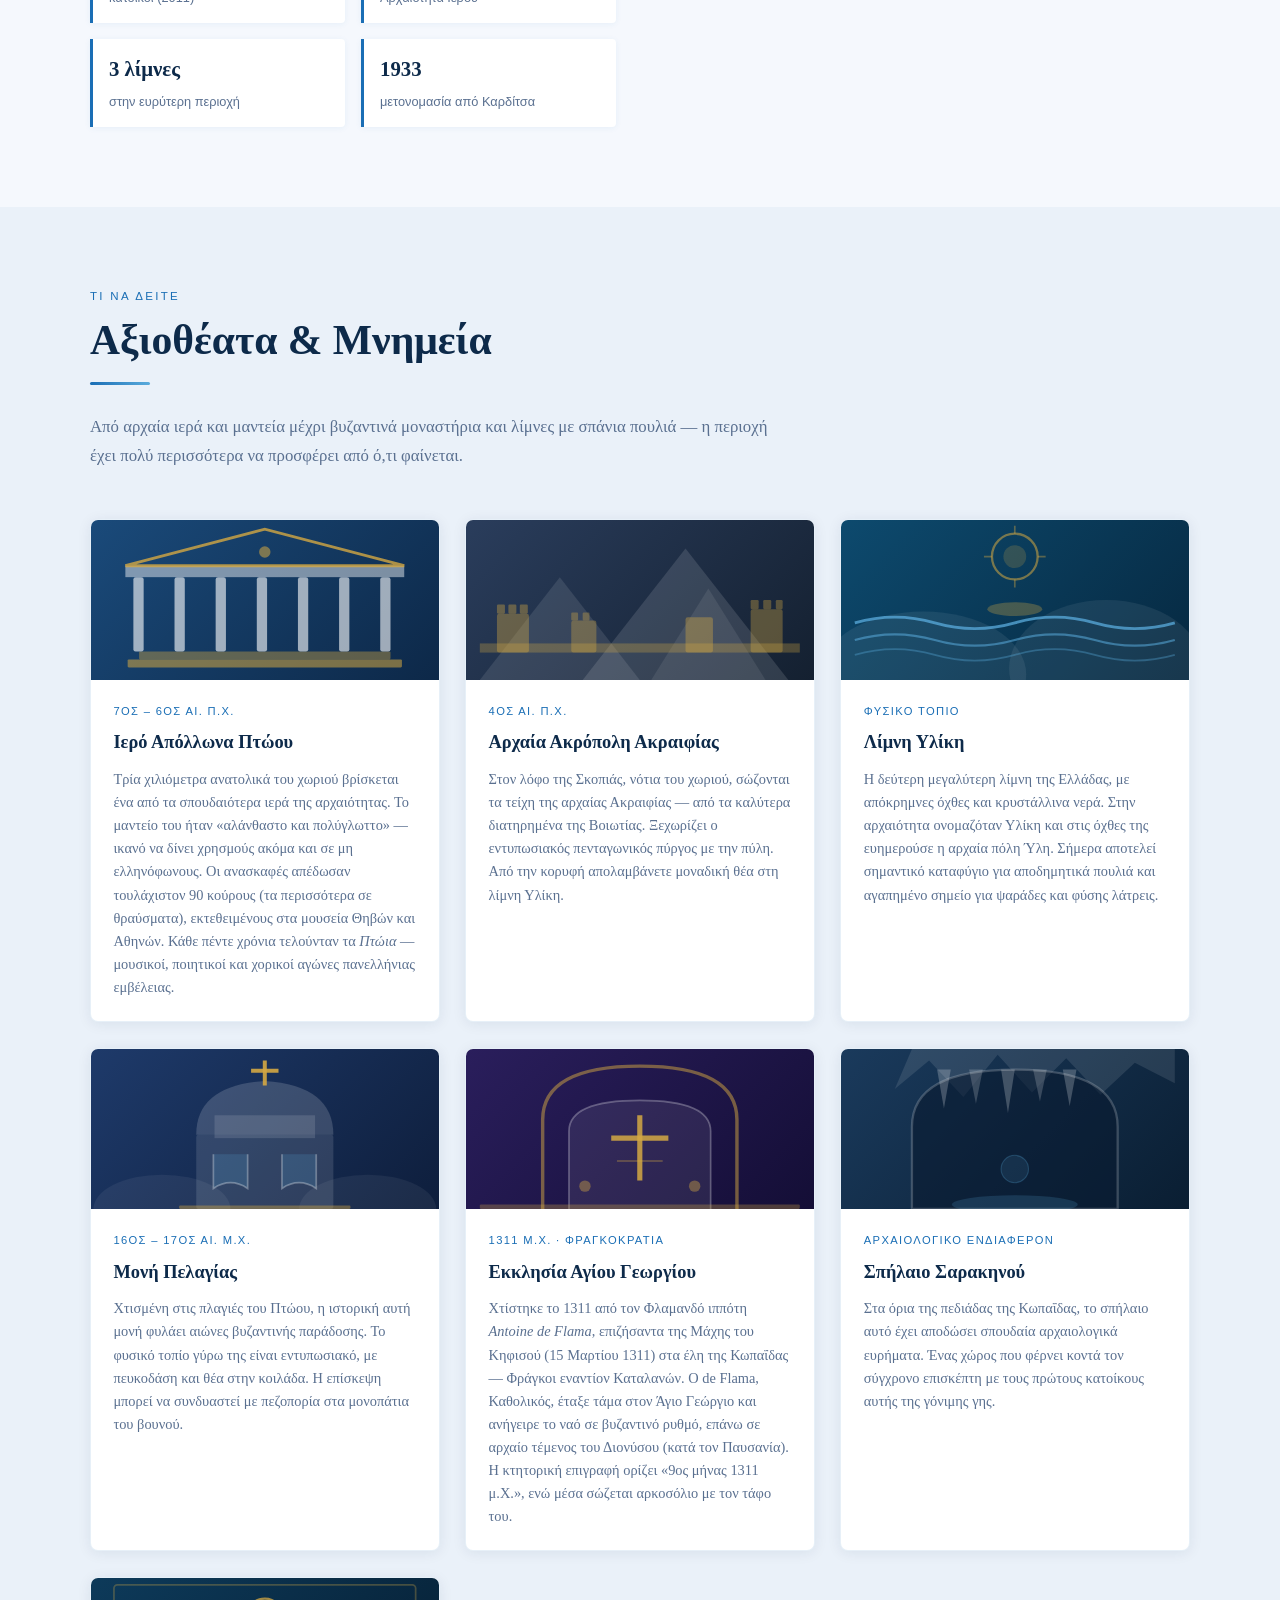
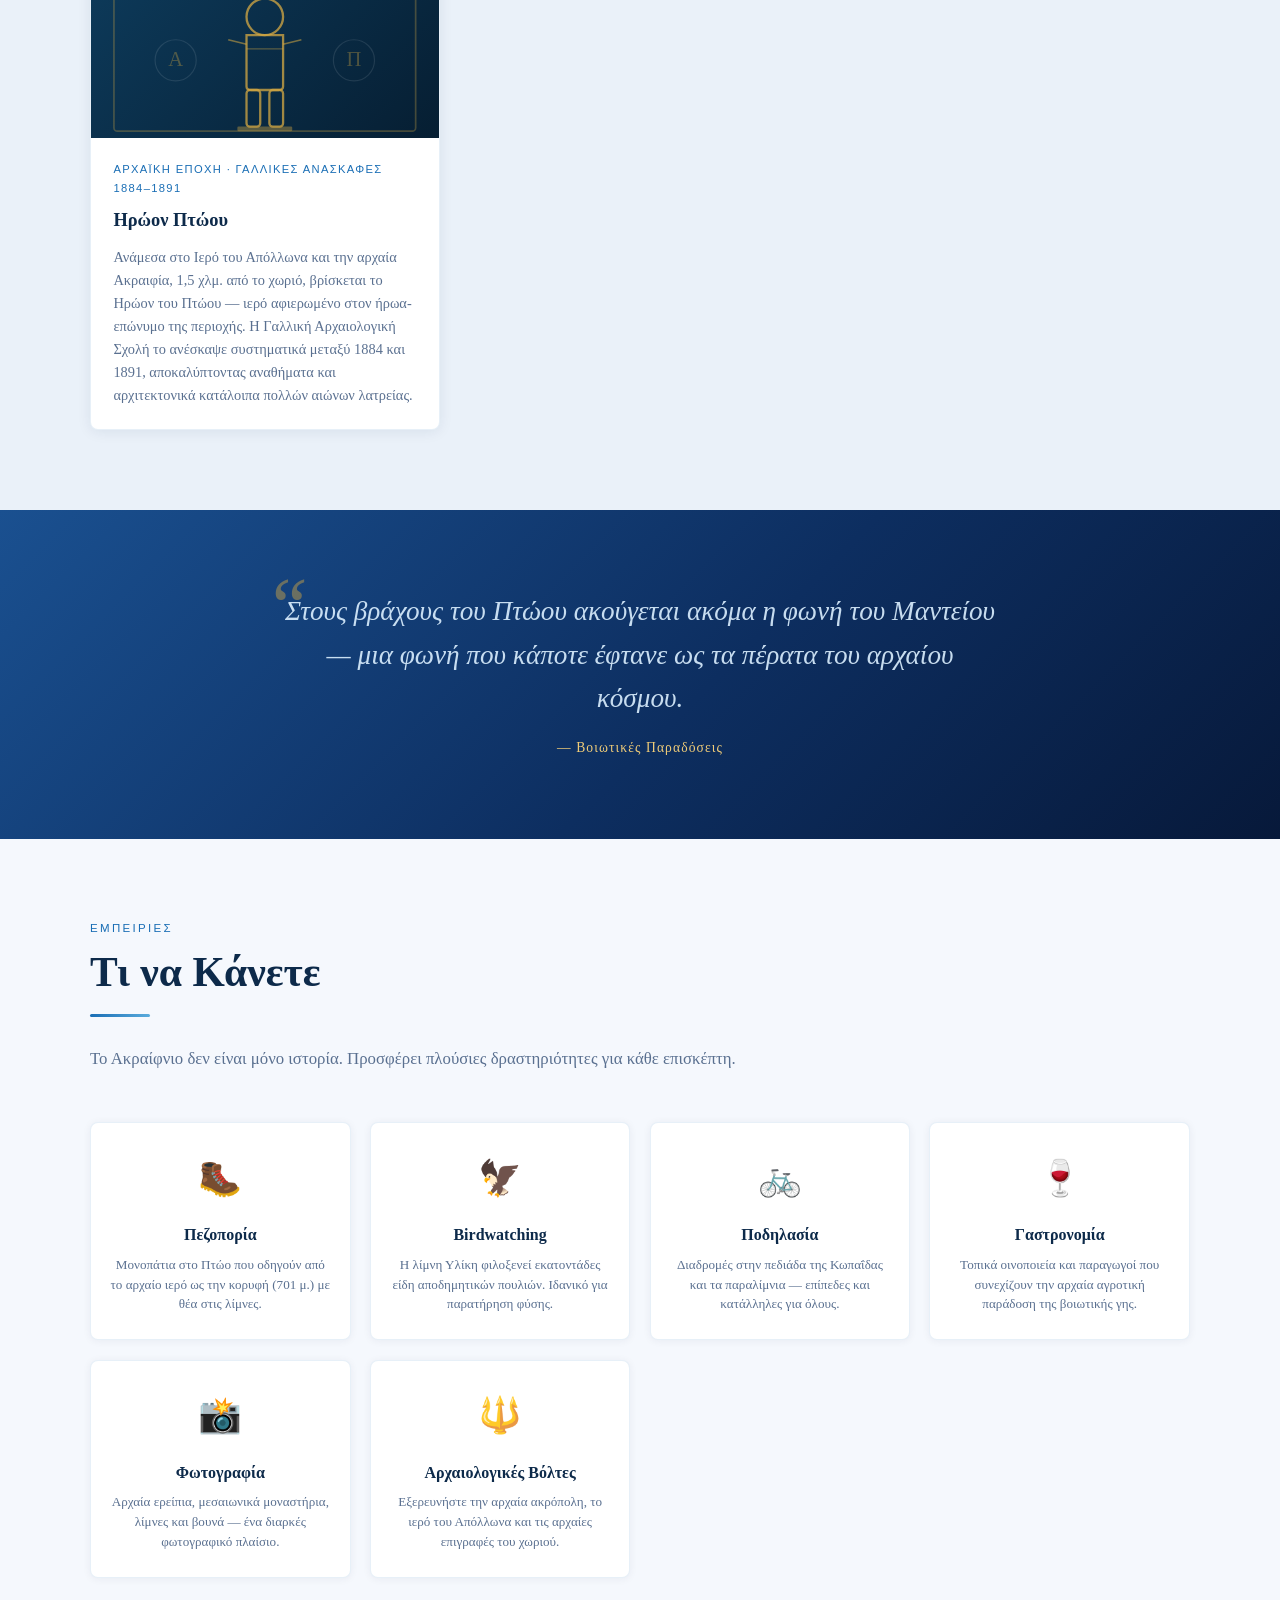
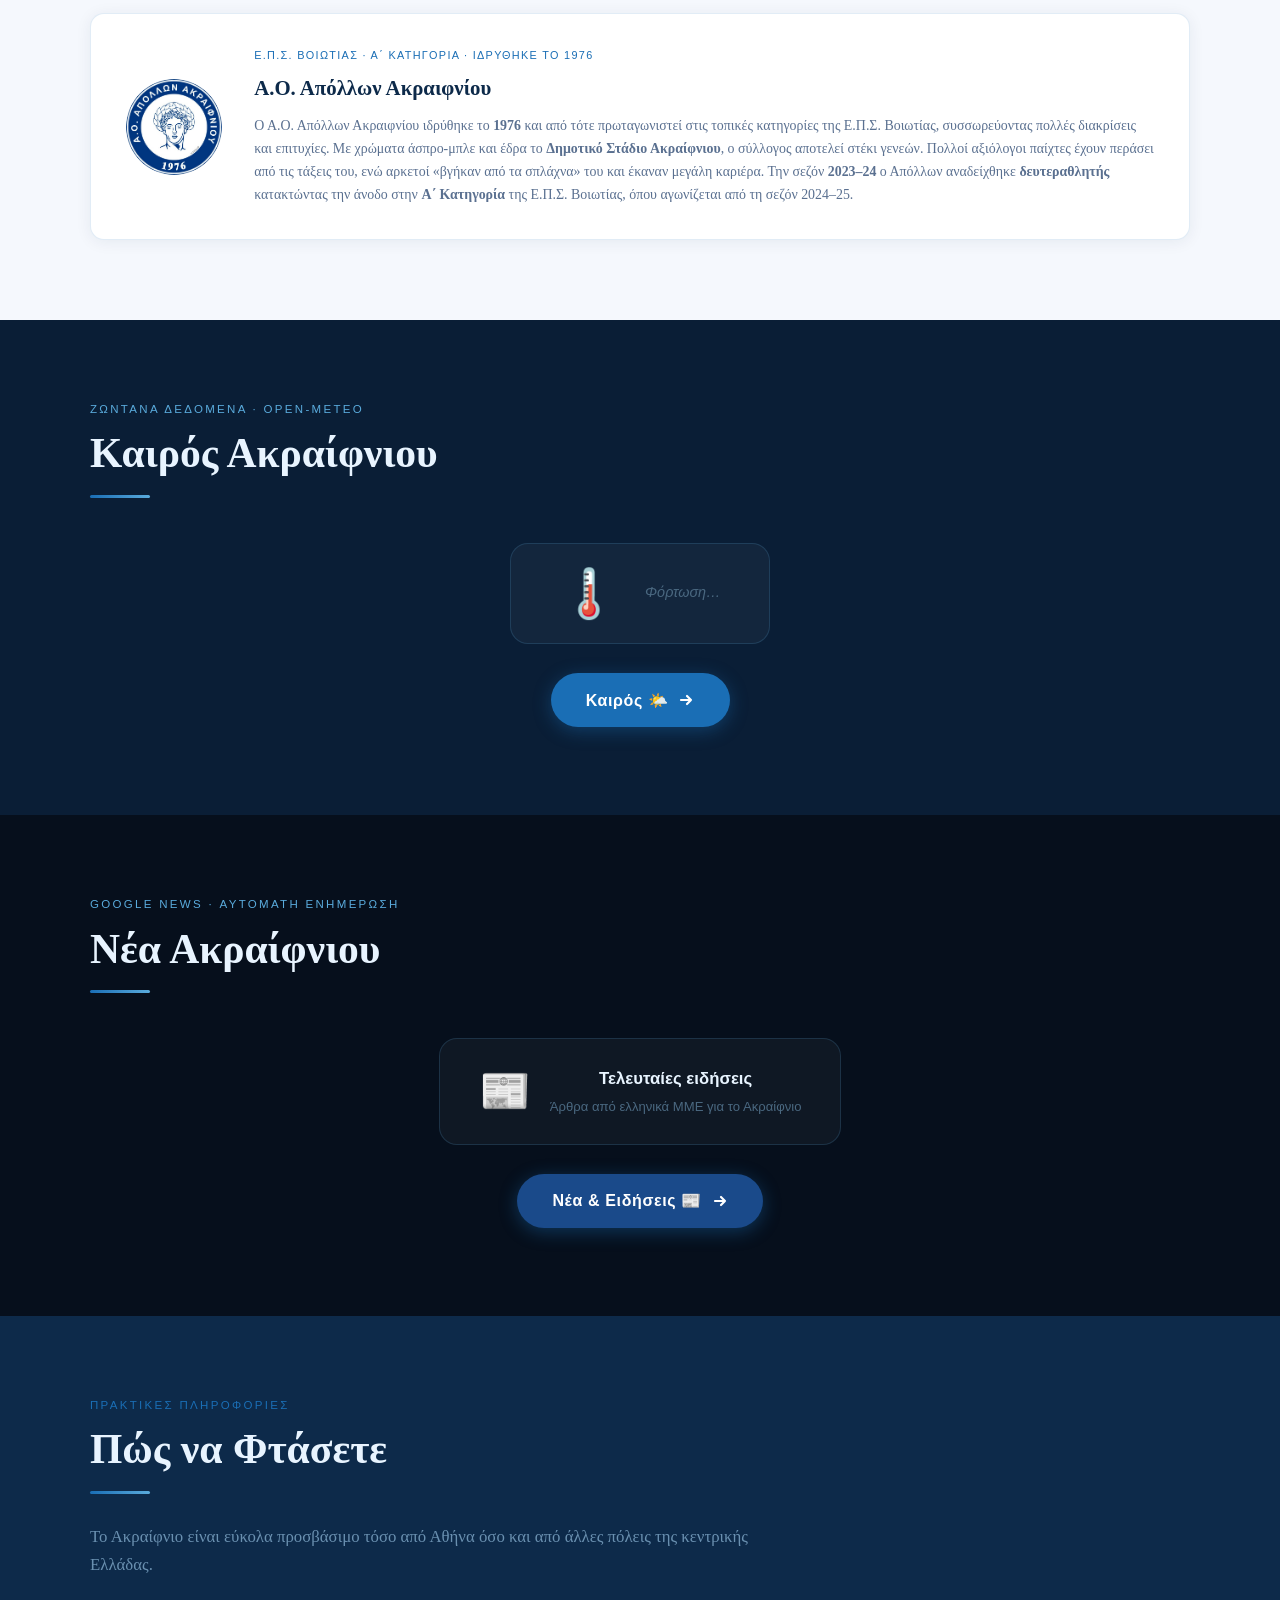
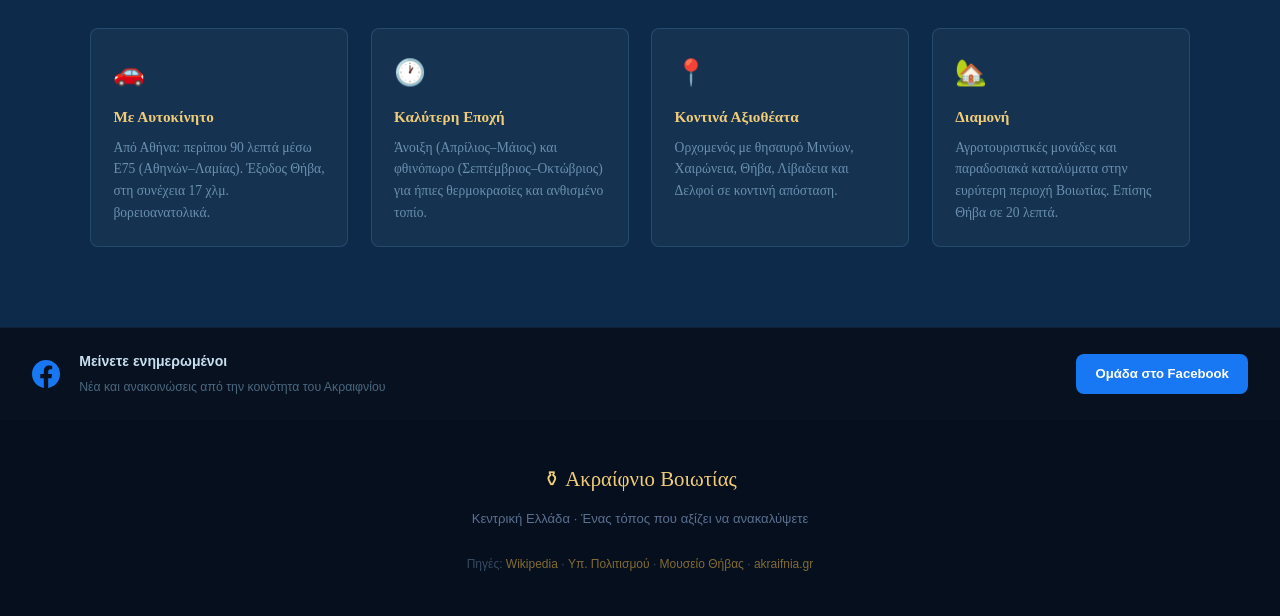
==== commit d49ced0d: "Add /news/ page with Google News RSS feed for Ακραίφνιο - Create news/index.html: dark-navy standalo" ====
--- a/index.html
+++ b/index.html
@@ -545,6 +545,7 @@
     <li><a href="#attractions">Αξιοθέατα</a></li>
     <li><a href="#activities">Δραστηριότητες</a></li>
     <li><a href="/weather/">Καιρός</a></li>
+    <li><a href="/news/">Νέα</a></li>
     <li><a href="#route">Πώς να Φτάσετε</a></li>
   </ul>
 </nav>
@@ -850,6 +851,30 @@
       </div>
       <a href="/weather/" class="wx-cta-btn">
         Καιρός 🌤️
+        <svg width="16" height="16" viewBox="0 0 16 16" fill="none" stroke="currentColor" stroke-width="2.2" stroke-linecap="round" stroke-linejoin="round">
+          <path d="M3 8h10M9 4l4 4-4 4"/>
+        </svg>
+      </a>
+    </div>
+  </div>
+</section>
+
+<!-- NEWS CTA -->
+<section id="news-cta" style="background:#060f1c;">
+  <div class="container">
+    <span class="section-label" style="color:#5aabdc;">Google News · Αυτόματη Ενημέρωση</span>
+    <h2 style="color:#e8f4ff;">Νέα Ακραίφνιου</h2>
+    <div class="divider"></div>
+    <div class="wx-cta-wrap">
+      <div class="wx-cta-preview" style="gap:1.2rem;">
+        <span style="font-size:2.6rem;line-height:1;">📰</span>
+        <div class="wx-cta-info">
+          <div style="font-size:1.05rem;font-weight:600;color:#e8f4ff;font-family:sans-serif;">Τελευταίες ειδήσεις</div>
+          <div style="font-size:0.82rem;color:#4a6880;font-family:sans-serif;margin-top:0.15rem;">Άρθρα από ελληνικά ΜΜΕ για το Ακραίφνιο</div>
+        </div>
+      </div>
+      <a href="/news/" class="wx-cta-btn" style="background:#1a4a8a;">
+        Νέα &amp; Ειδήσεις 📰
         <svg width="16" height="16" viewBox="0 0 16 16" fill="none" stroke="currentColor" stroke-width="2.2" stroke-linecap="round" stroke-linejoin="round">
           <path d="M3 8h10M9 4l4 4-4 4"/>
         </svg>
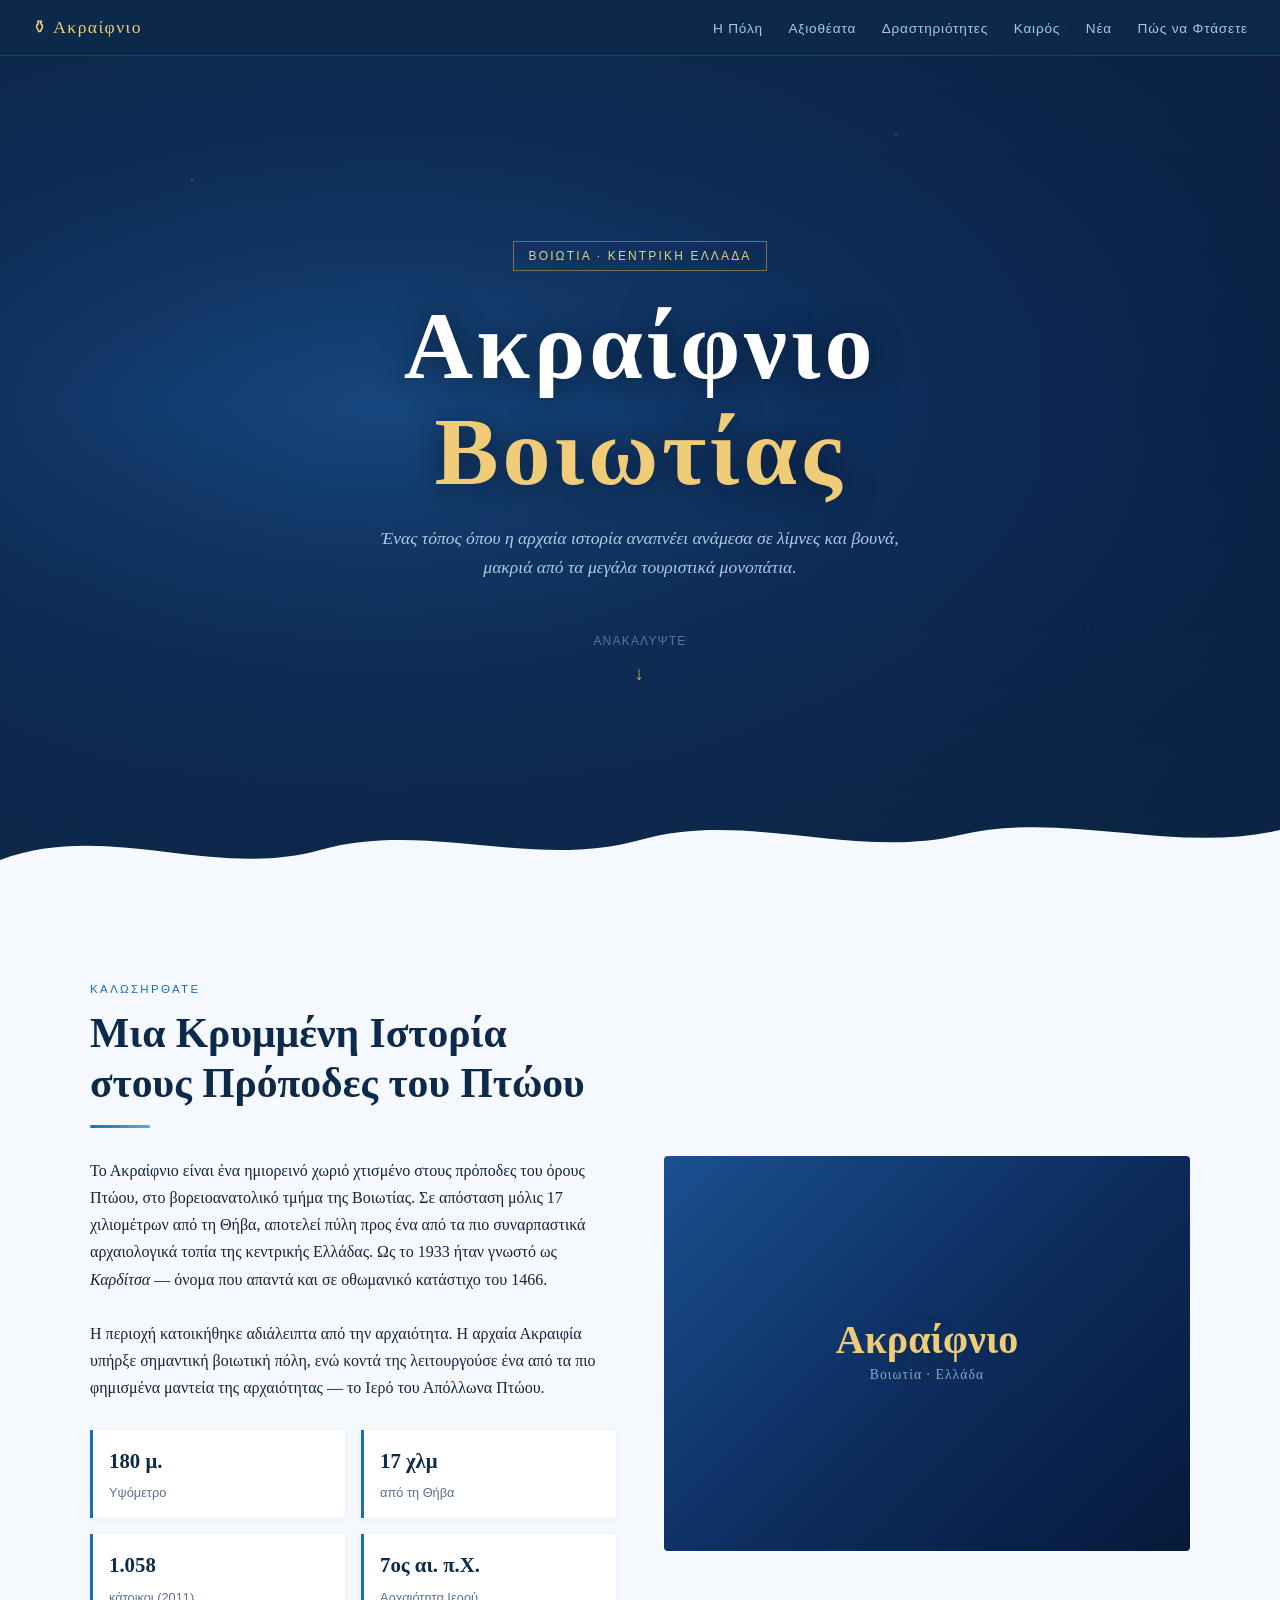
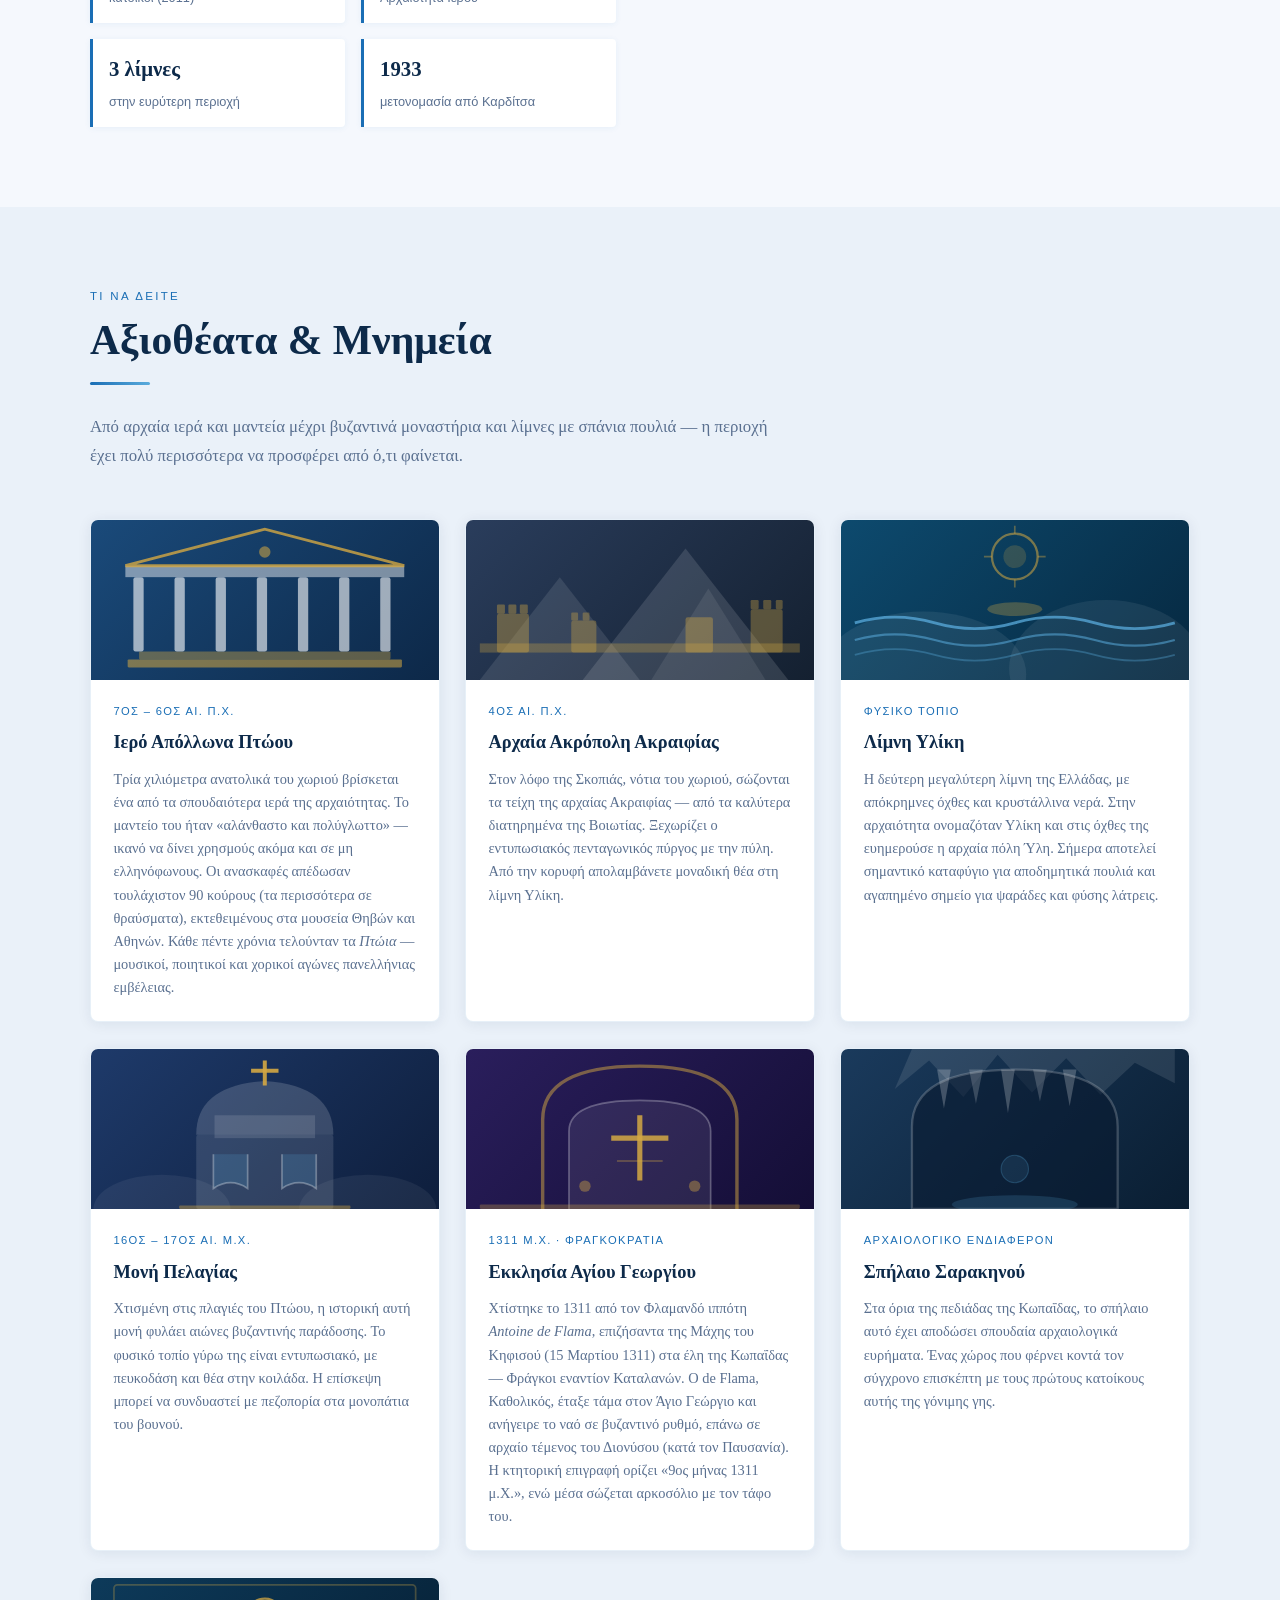
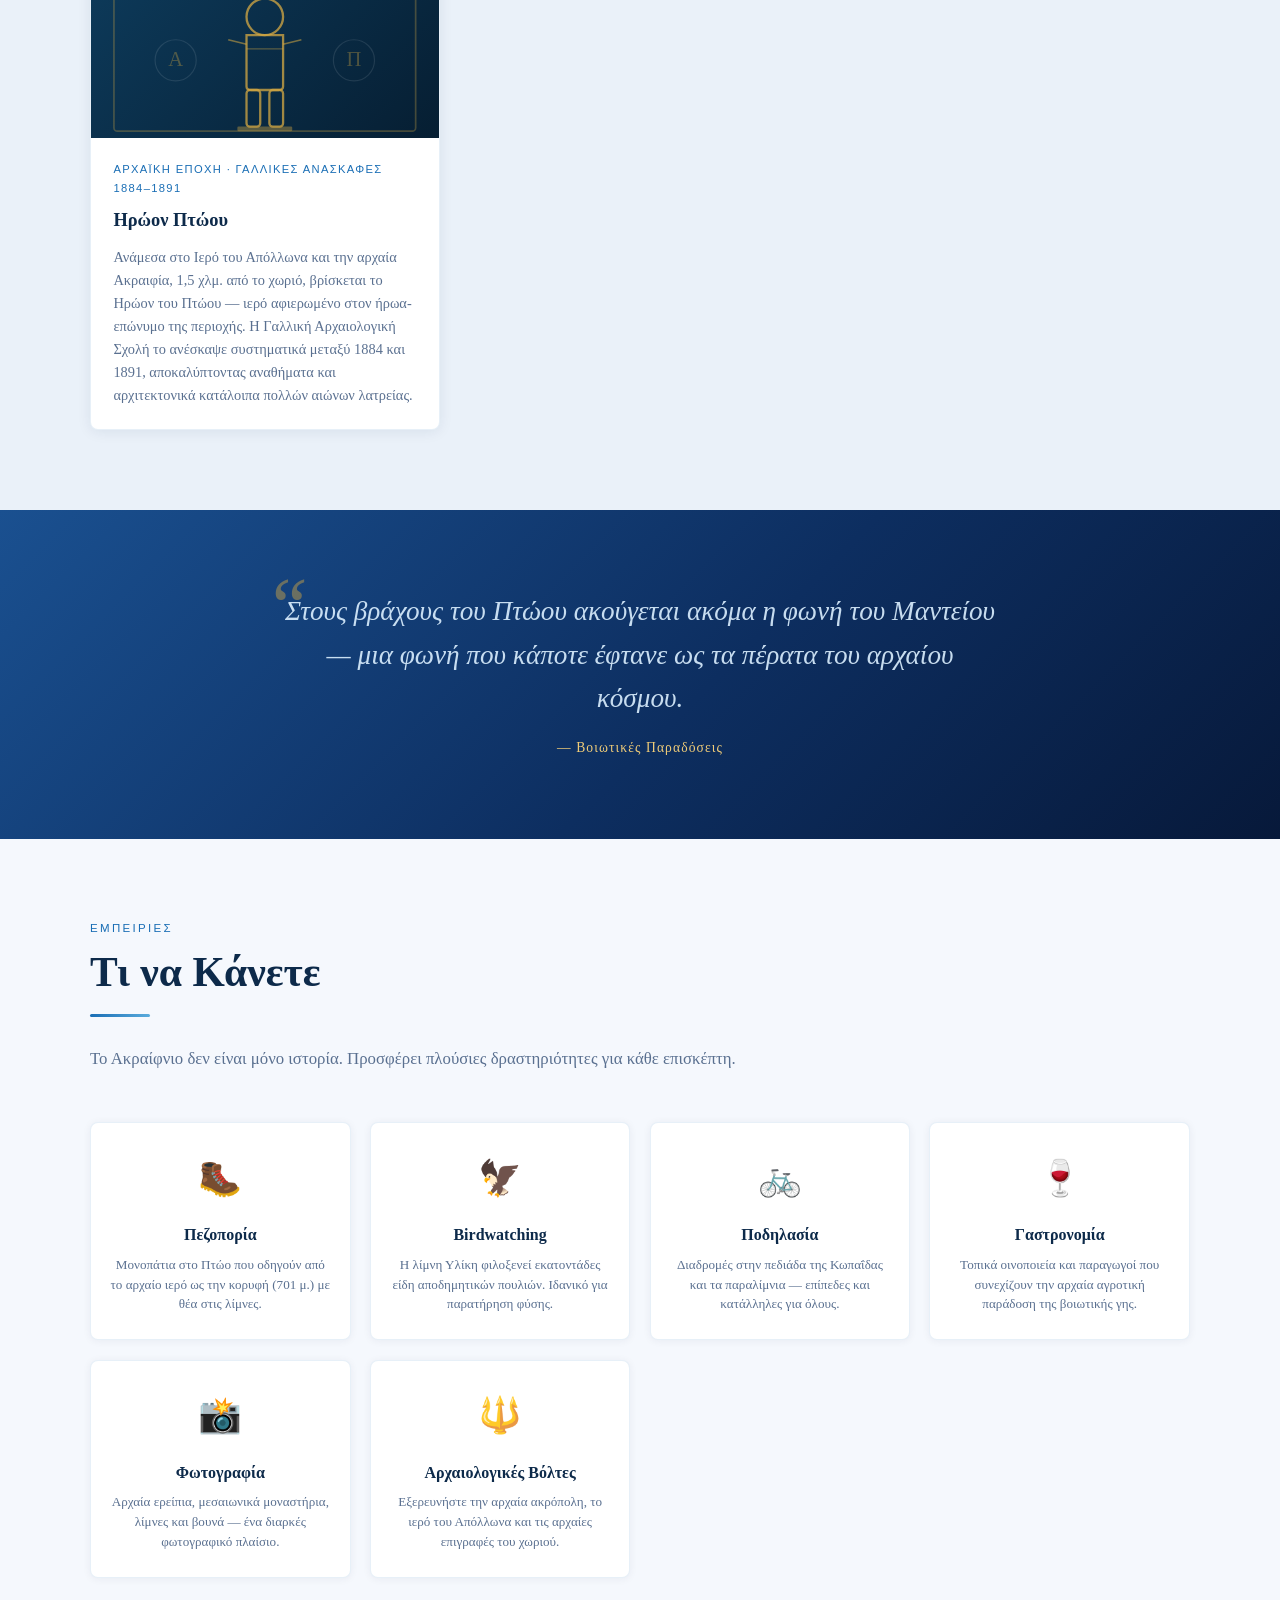
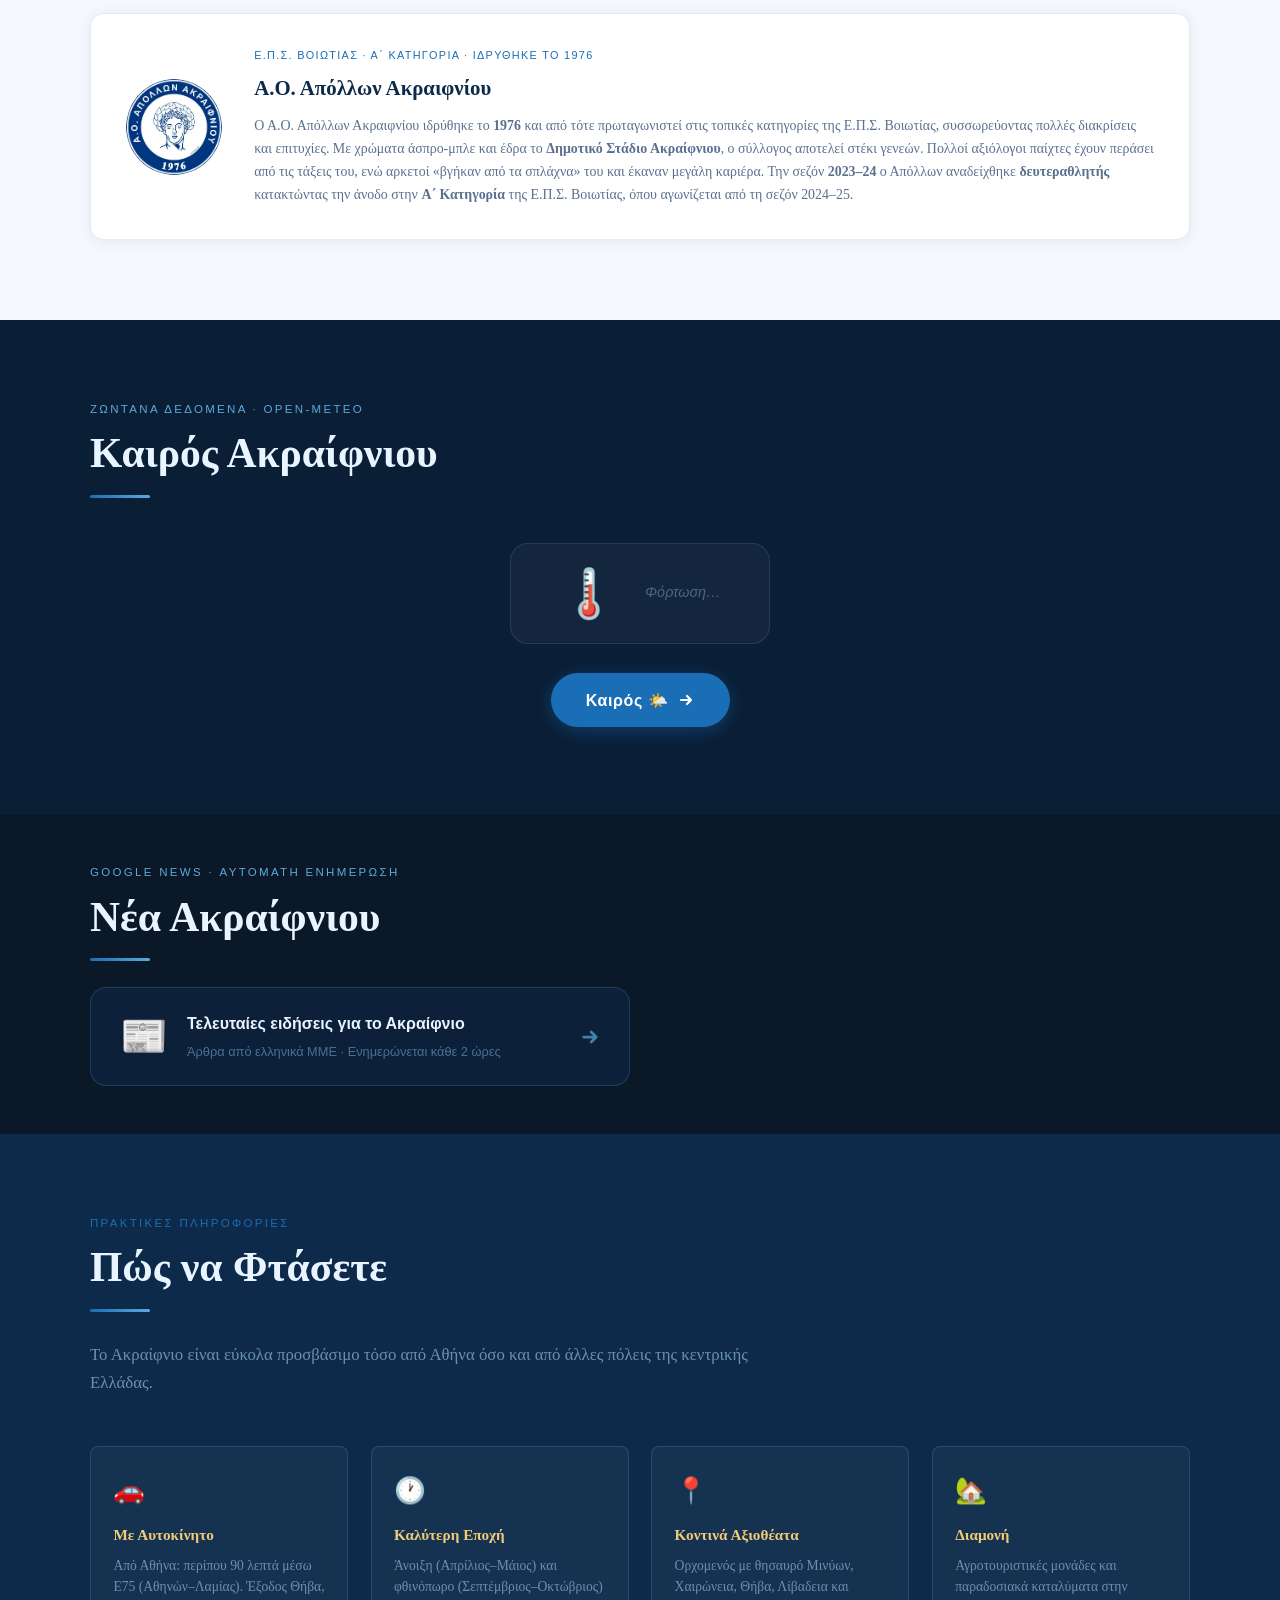
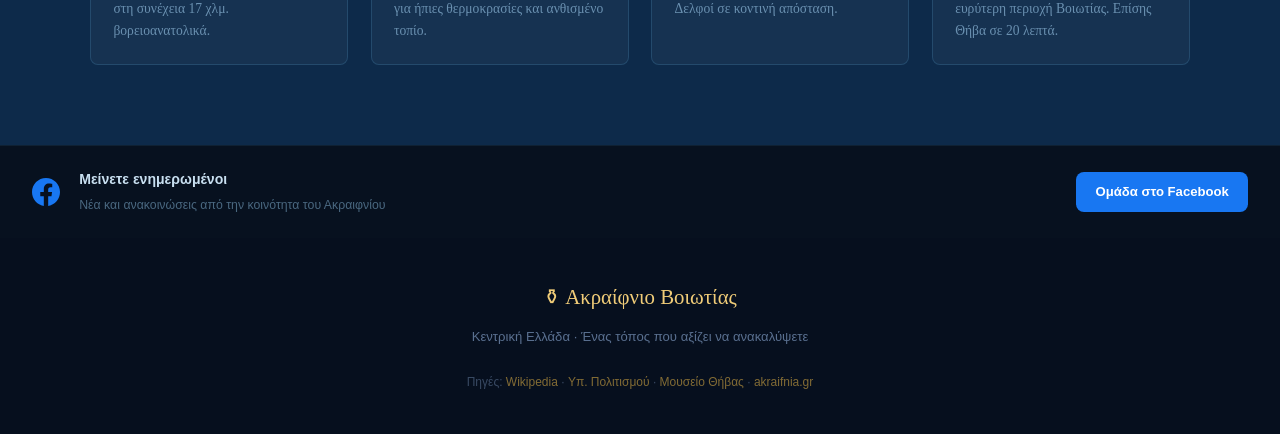
==== commit e216f306: "fix(home): make news CTA section visually distinct and clickable Previous background (#060f1c) blend" ====
--- a/index.html
+++ b/index.html
@@ -46,6 +46,10 @@
   }
   </script>
 
+  <!-- Performance: early connections to external resources -->
+  <link rel="preconnect" href="https://api.open-meteo.com">
+  <link rel="dns-prefetch" href="https://upload.wikimedia.org">
+
   <link rel="icon" type="image/png" sizes="64x64" href="favicon-64.png">
   <link rel="icon" type="image/png" sizes="32x32" href="favicon.png">
   <link rel="apple-touch-icon" sizes="180x180" href="apple-touch-icon.png">
@@ -613,7 +617,7 @@
             <polygon points="18,40 140,8 262,40" fill="none" stroke="rgba(212,168,67,0.8)" stroke-width="2.5"/>
             <circle cx="140" cy="28" r="5" fill="rgba(212,168,67,0.55)"/>
           </svg>
-          <img class="card-photo" src="https://upload.wikimedia.org/wikipedia/commons/thumb/7/73/Temple_of_Apollo_Ptoon,_a_fountain,_and_nothing_else,_Boeotia,_central_Greece.jpg/640px-Temple_of_Apollo_Ptoon,_a_fountain,_and_nothing_else,_Boeotia,_central_Greece.jpg" alt="Ιερό Απόλλωνα Πτώου"
+          <img class="card-photo" loading="lazy" src="https://upload.wikimedia.org/wikipedia/commons/thumb/7/73/Temple_of_Apollo_Ptoon,_a_fountain,_and_nothing_else,_Boeotia,_central_Greece.jpg/640px-Temple_of_Apollo_Ptoon,_a_fountain,_and_nothing_else,_Boeotia,_central_Greece.jpg" alt="Ιερό Απόλλωνα Πτώου"
             onload="this.style.opacity=1" onerror="this.style.display='none'">
         </div>
         <div class="card-body">
@@ -643,7 +647,7 @@
             <rect x="248" y="70" width="7" height="8" rx="1" fill="rgba(212,168,67,0.35)"/>
             <rect x="259" y="70" width="6" height="8" rx="1" fill="rgba(212,168,67,0.35)"/>
           </svg>
-          <img class="card-photo" src="https://upload.wikimedia.org/wikipedia/commons/thumb/3/35/Mountain_Ptoon.JPG/640px-Mountain_Ptoon.JPG" alt="Βουνό Πτώου"
+          <img class="card-photo" loading="lazy" src="https://upload.wikimedia.org/wikipedia/commons/thumb/3/35/Mountain_Ptoon.JPG/640px-Mountain_Ptoon.JPG" alt="Βουνό Πτώου"
             onload="this.style.opacity=1" onerror="this.style.display='none'">
         </div>
         <div class="card-body">
@@ -669,7 +673,7 @@
             <path d="M0,105 Q35,95 70,105 Q105,115 140,105 Q175,95 210,105 Q245,115 280,105" fill="none" stroke="rgba(90,171,220,0.55)" stroke-width="2"/>
             <path d="M0,118 Q35,108 70,118 Q105,128 140,118 Q175,108 210,118 Q245,128 280,118" fill="none" stroke="rgba(90,171,220,0.35)" stroke-width="1.5"/>
           </svg>
-          <img class="card-photo" src="https://upload.wikimedia.org/wikipedia/commons/thumb/f/f1/Lake_Yliki.jpg/640px-Lake_Yliki.jpg" alt="Λίμνη Υλίκη"
+          <img class="card-photo" loading="lazy" src="https://upload.wikimedia.org/wikipedia/commons/thumb/f/f1/Lake_Yliki.jpg/640px-Lake_Yliki.jpg" alt="Λίμνη Υλίκη"
             onload="this.style.opacity=1" onerror="this.style.display='none'">
         </div>
         <div class="card-body">
@@ -759,7 +763,7 @@
             <text x="62" y="77" text-anchor="middle" fill="rgba(212,168,67,0.35)" font-size="18">Α</text>
             <text x="218" y="77" text-anchor="middle" fill="rgba(212,168,67,0.35)" font-size="18">Π</text>
           </svg>
-          <img class="card-photo" src="https://upload.wikimedia.org/wikipedia/commons/thumb/6/6e/Kouroi_from_Ptoon,_AM_of_Thebes,_201172.jpg/640px-Kouroi_from_Ptoon,_AM_of_Thebes,_201172.jpg" alt="Κούροι από το Πτώο"
+          <img class="card-photo" loading="lazy" src="https://upload.wikimedia.org/wikipedia/commons/thumb/6/6e/Kouroi_from_Ptoon,_AM_of_Thebes,_201172.jpg/640px-Kouroi_from_Ptoon,_AM_of_Thebes,_201172.jpg" alt="Κούροι από το Πτώο"
             onload="this.style.opacity=1" onerror="this.style.display='none'">
         </div>
         <div class="card-body">
@@ -823,7 +827,7 @@
 
     <!-- APOLLON CLUB SPOTLIGHT -->
     <div class="club-spotlight">
-      <img src="apollon-logo.jpg" alt="Α.Ο. Απόλλων Ακραιφνίου" class="club-crest">
+      <img src="apollon-logo.jpg" alt="Α.Ο. Απόλλων Ακραιφνίου" class="club-crest" loading="lazy">
 
       <div class="club-body">
         <div class="club-label">Ε.Π.Σ. Βοιωτίας · Α΄ Κατηγορία · Ιδρύθηκε το 1976</div>
@@ -860,26 +864,30 @@
 </section>
 
 <!-- NEWS CTA -->
-<section id="news-cta" style="background:#060f1c;">
+<section id="news-cta" style="background:#0a1828;padding:3rem 0;">
   <div class="container">
     <span class="section-label" style="color:#5aabdc;">Google News · Αυτόματη Ενημέρωση</span>
-    <h2 style="color:#e8f4ff;">Νέα Ακραίφνιου</h2>
-    <div class="divider"></div>
-    <div class="wx-cta-wrap">
-      <div class="wx-cta-preview" style="gap:1.2rem;">
-        <span style="font-size:2.6rem;line-height:1;">📰</span>
-        <div class="wx-cta-info">
-          <div style="font-size:1.05rem;font-weight:600;color:#e8f4ff;font-family:sans-serif;">Τελευταίες ειδήσεις</div>
-          <div style="font-size:0.82rem;color:#4a6880;font-family:sans-serif;margin-top:0.15rem;">Άρθρα από ελληνικά ΜΜΕ για το Ακραίφνιο</div>
-        </div>
-      </div>
-      <a href="/news/" class="wx-cta-btn" style="background:#1a4a8a;">
-        Νέα &amp; Ειδήσεις 📰
-        <svg width="16" height="16" viewBox="0 0 16 16" fill="none" stroke="currentColor" stroke-width="2.2" stroke-linecap="round" stroke-linejoin="round">
-          <path d="M3 8h10M9 4l4 4-4 4"/>
-        </svg>
-      </a>
-    </div>
+    <h2 style="color:#e8f4ff;margin-bottom:0.4rem;">Νέα Ακραίφνιου</h2>
+    <div class="divider" style="margin-bottom:1.6rem;"></div>
+    <a href="/news/" style="
+      display:flex;align-items:center;gap:1.2rem;
+      background:rgba(26,74,138,0.18);
+      border:1px solid rgba(90,171,220,0.22);
+      border-radius:16px;padding:1.4rem 1.8rem;
+      text-decoration:none;
+      transition:background .18s,border-color .18s;
+      max-width:540px;
+    " onmouseover="this.style.background='rgba(26,74,138,0.32)';this.style.borderColor='rgba(90,171,220,0.45)'"
+       onmouseout="this.style.background='rgba(26,74,138,0.18)';this.style.borderColor='rgba(90,171,220,0.22)'">
+      <span style="font-size:2.4rem;line-height:1;flex-shrink:0;">📰</span>
+      <div style="flex:1;min-width:0;">
+        <div style="font-size:1rem;font-weight:700;color:#e8f4ff;font-family:sans-serif;margin-bottom:0.2rem;">Τελευταίες ειδήσεις για το Ακραίφνιο</div>
+        <div style="font-size:0.8rem;color:#4a7090;font-family:sans-serif;">Άρθρα από ελληνικά ΜΜΕ · Ενημερώνεται κάθε 2 ώρες</div>
+      </div>
+      <svg width="20" height="20" viewBox="0 0 16 16" fill="none" stroke="#5aabdc" stroke-width="2.2" stroke-linecap="round" stroke-linejoin="round" style="flex-shrink:0;opacity:0.7;">
+        <path d="M3 8h10M9 4l4 4-4 4"/>
+      </svg>
+    </a>
   </div>
 </section>
 
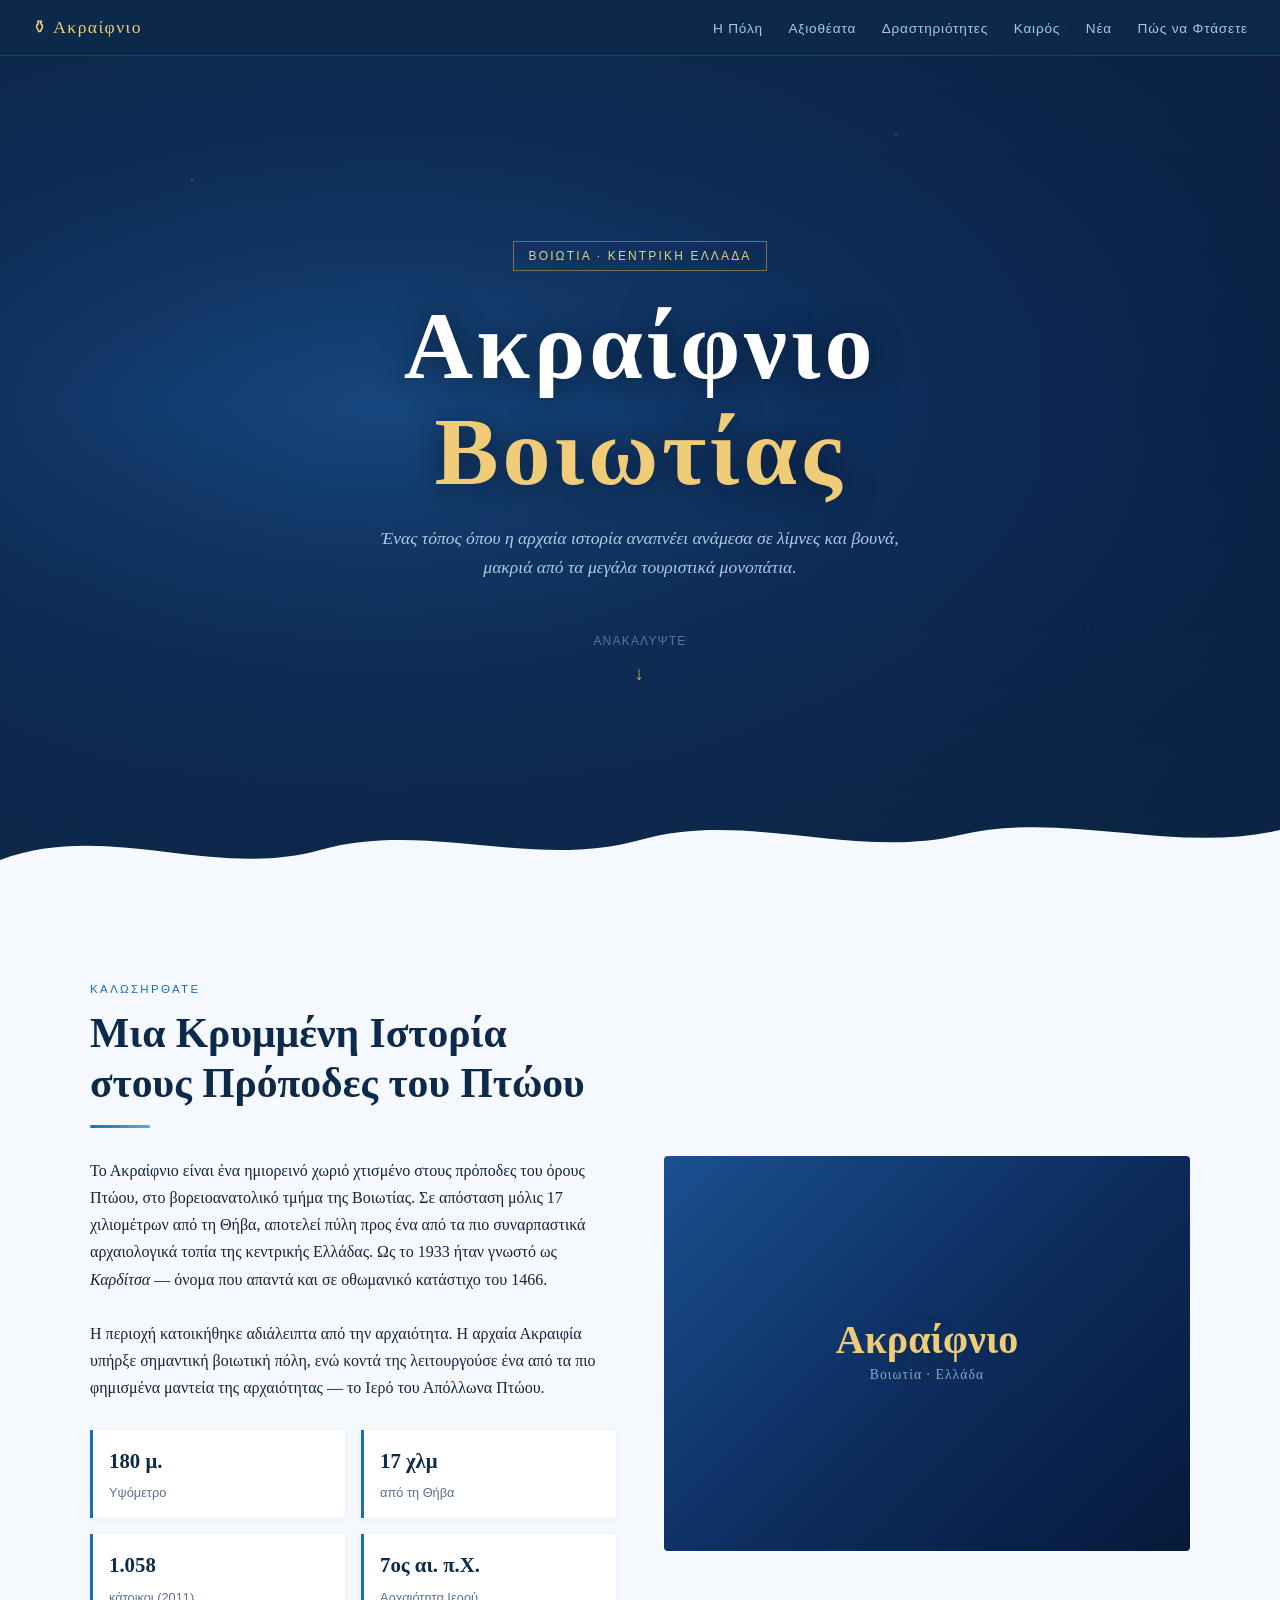
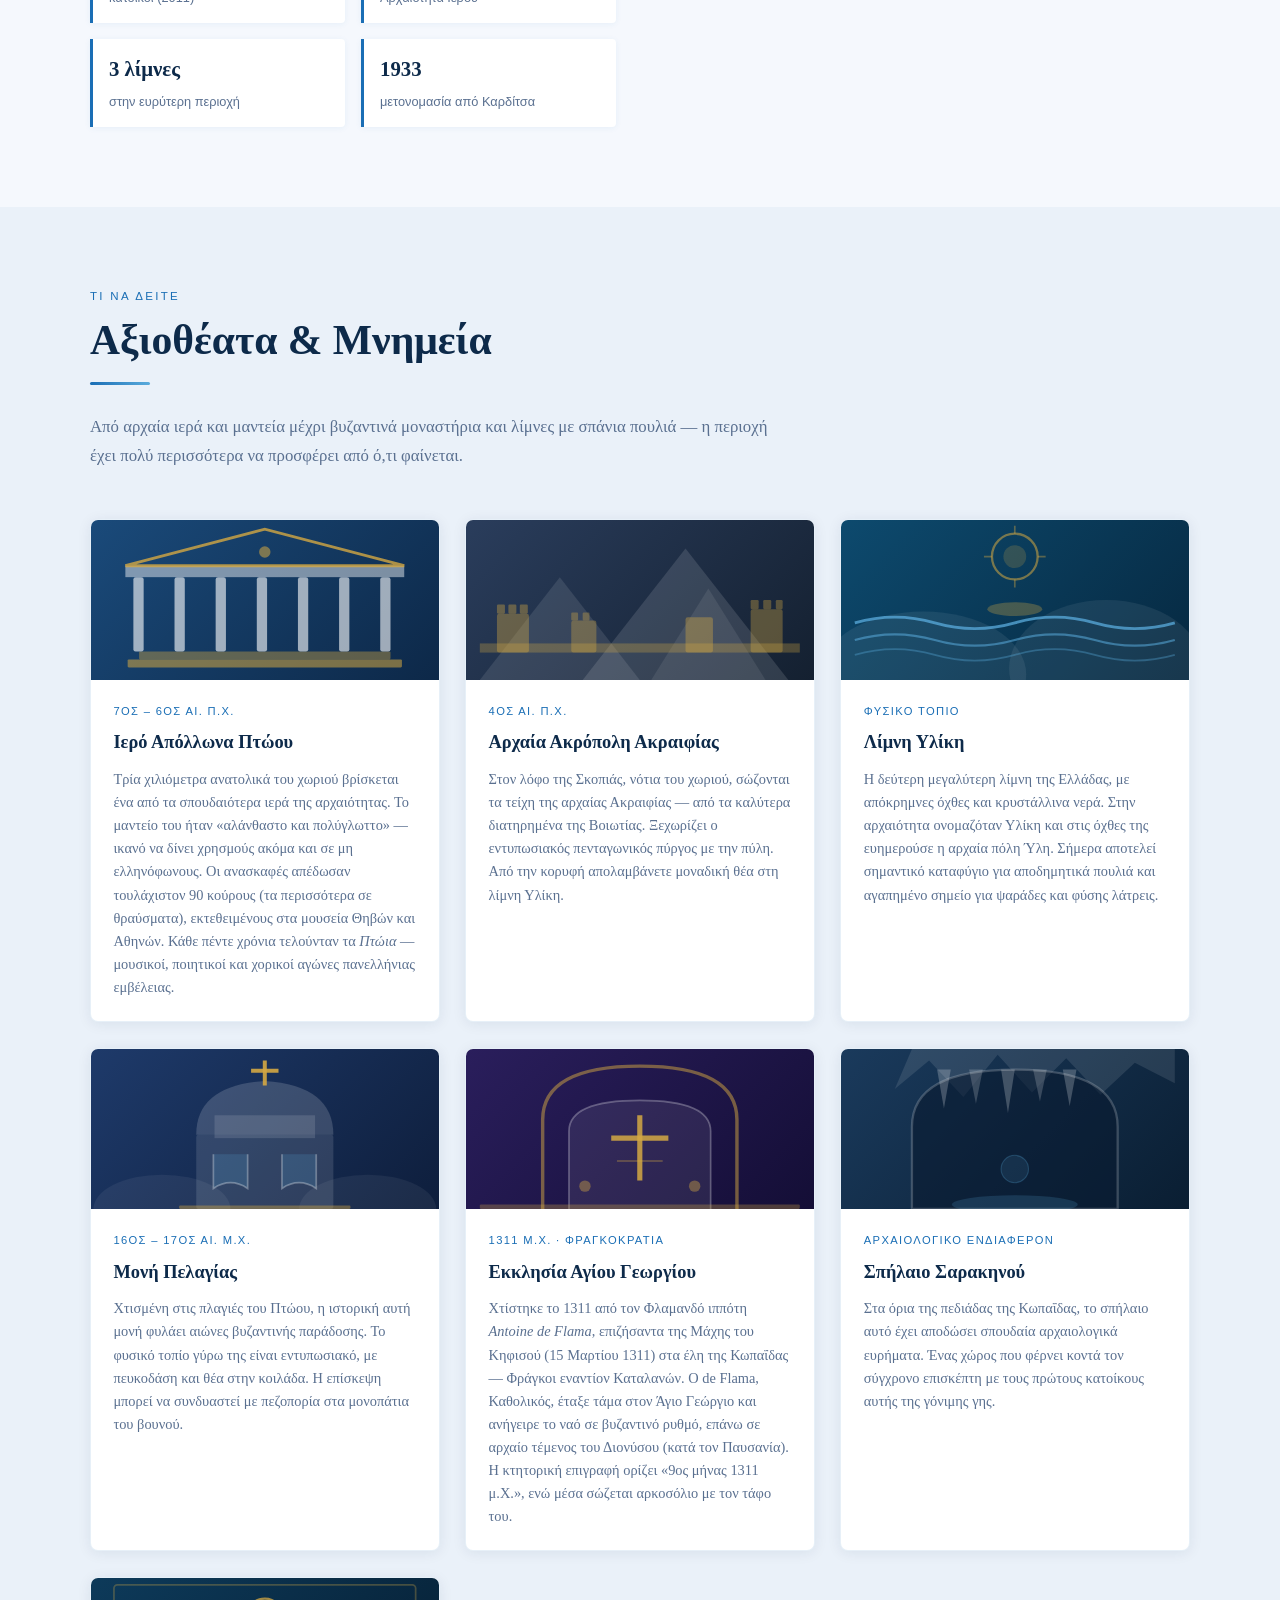
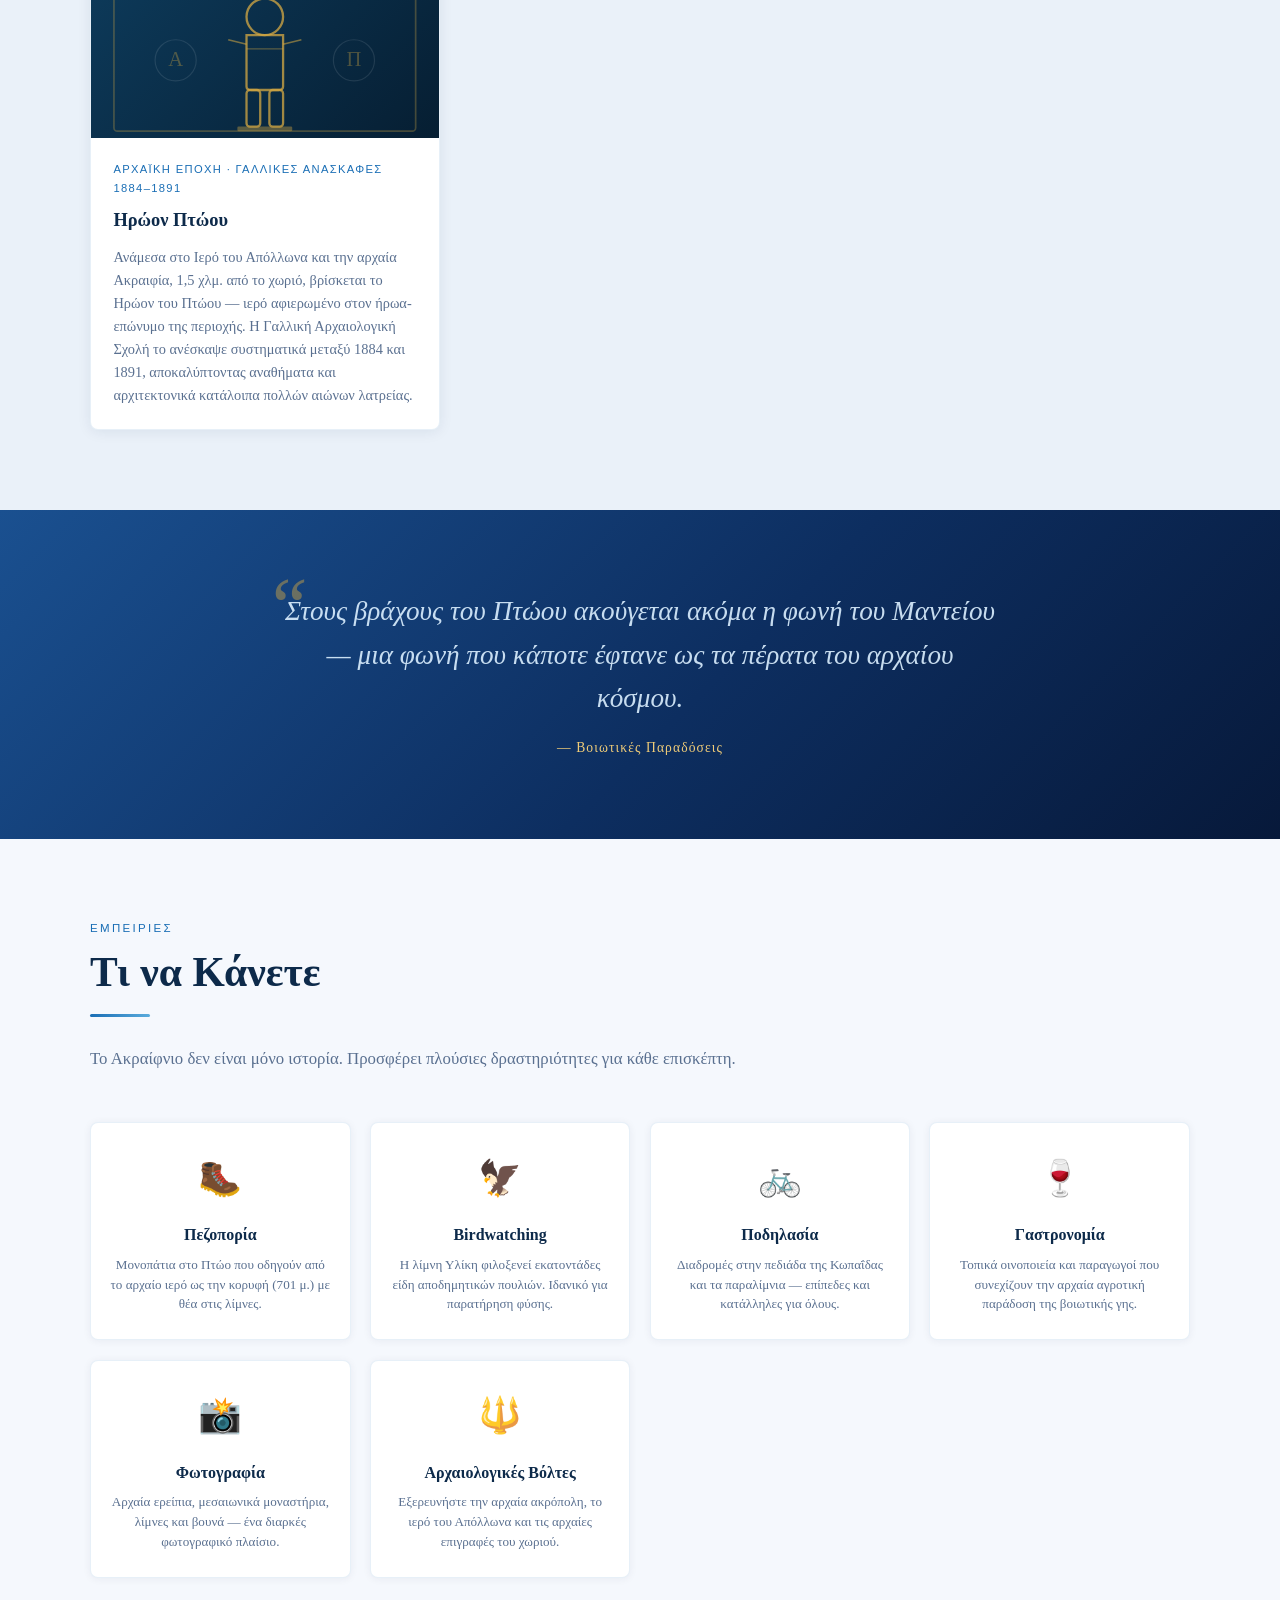
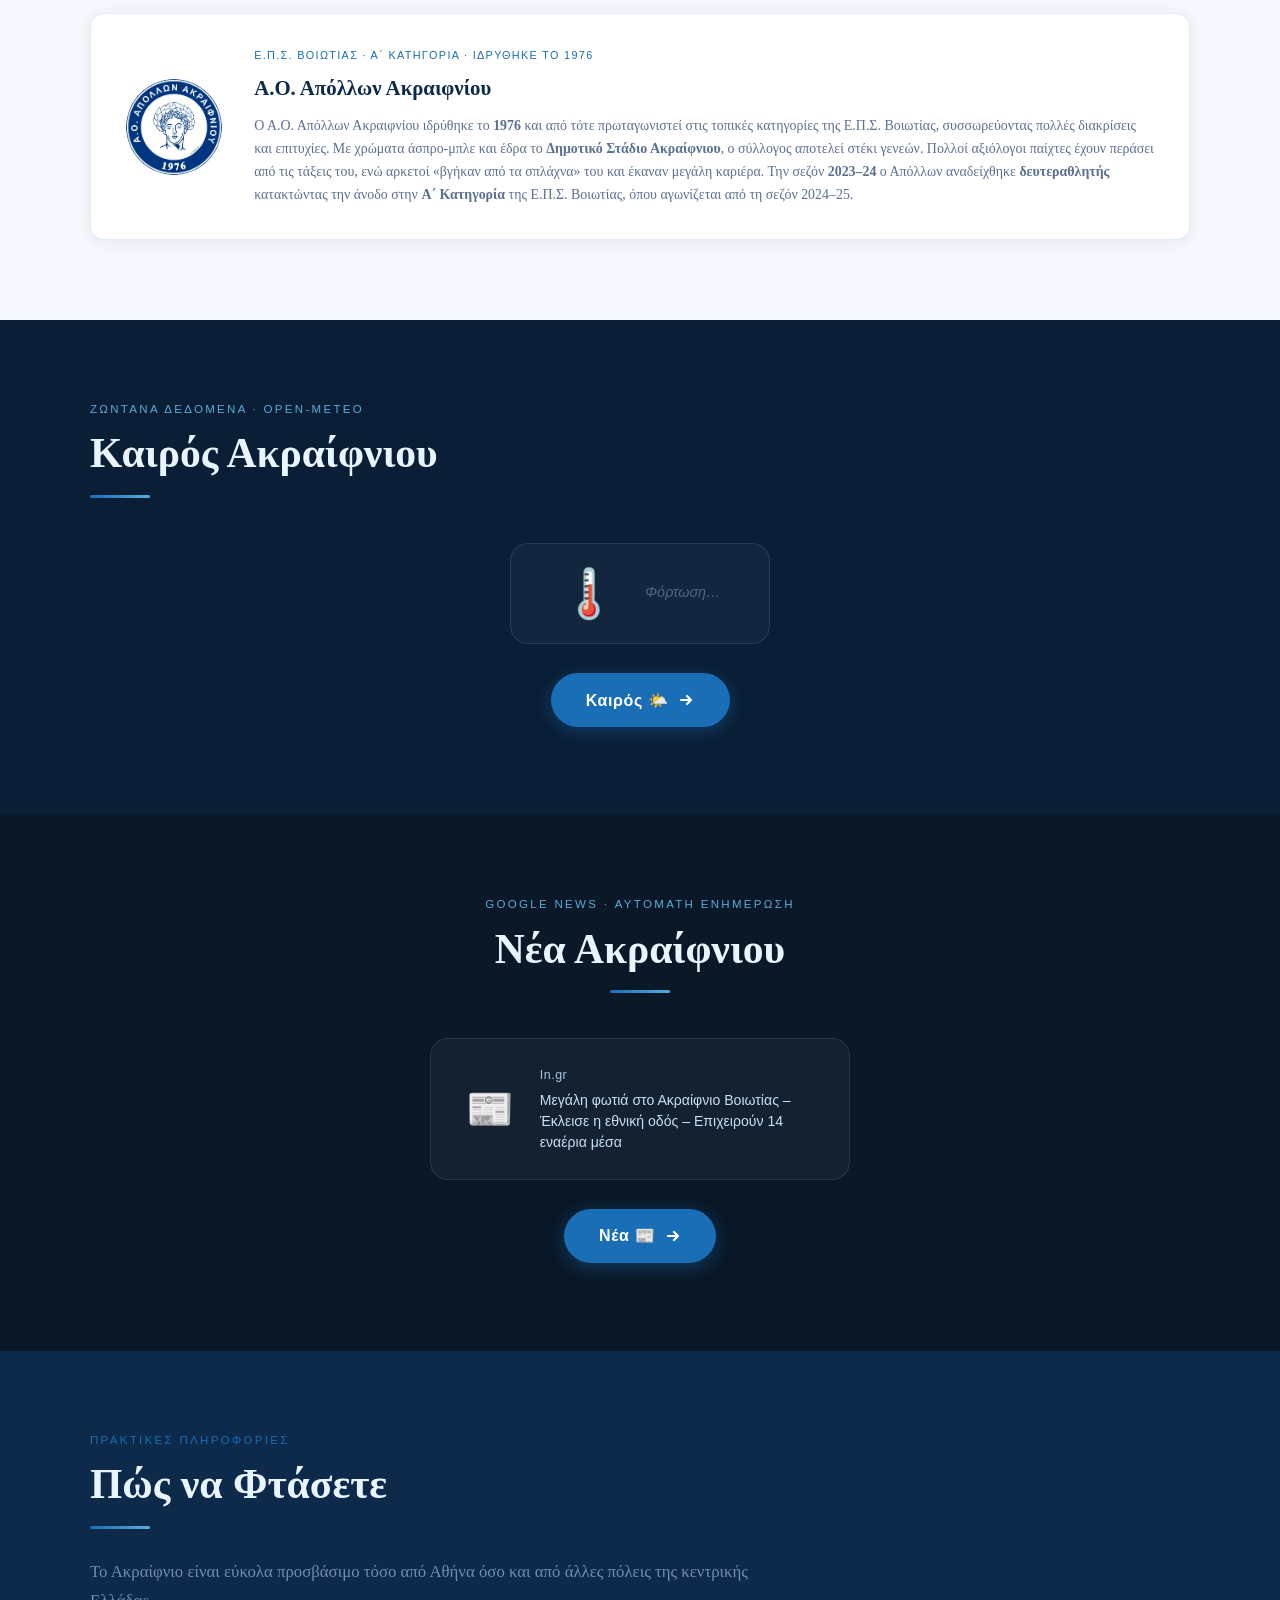
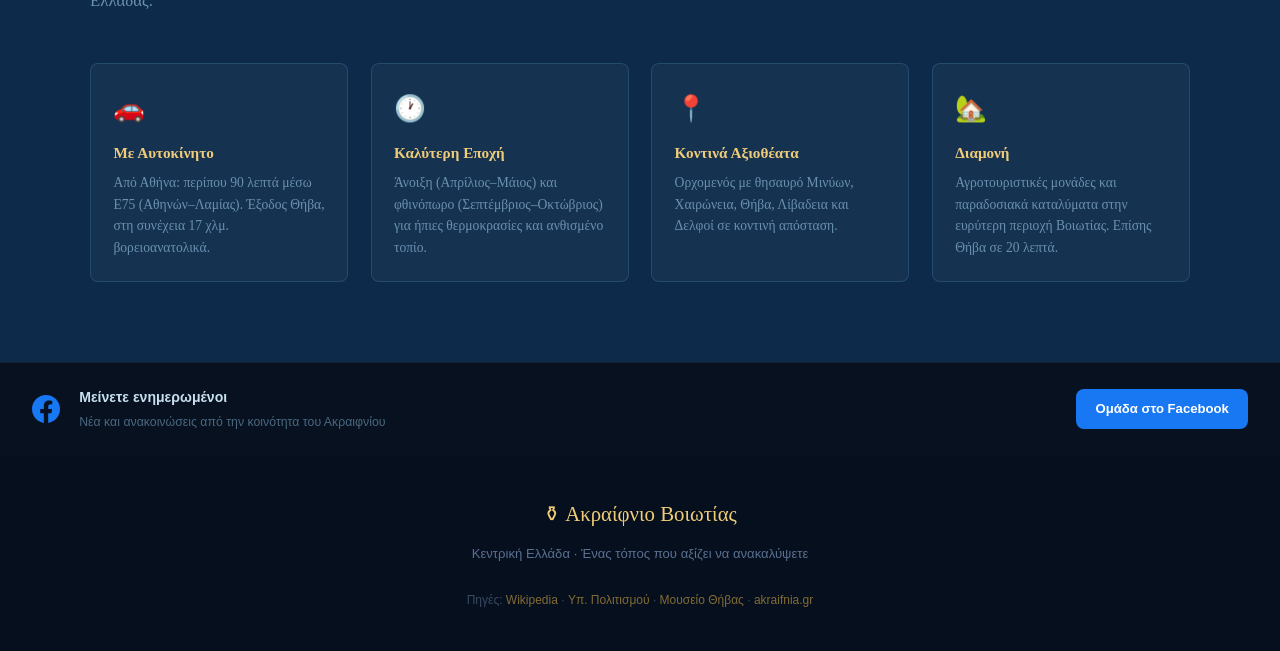
==== commit d261a777: "fix(home): redesign news CTA to match weather section aesthetic Center-align content, add proper hor" ====
--- a/index.html
+++ b/index.html
@@ -864,30 +864,41 @@
 </section>
 
 <!-- NEWS CTA -->
-<section id="news-cta" style="background:#0a1828;padding:3rem 0;">
+<section id="news-cta" style="background:#0a1828;">
   <div class="container">
-    <span class="section-label" style="color:#5aabdc;">Google News · Αυτόματη Ενημέρωση</span>
-    <h2 style="color:#e8f4ff;margin-bottom:0.4rem;">Νέα Ακραίφνιου</h2>
-    <div class="divider" style="margin-bottom:1.6rem;"></div>
-    <a href="/news/" style="
-      display:flex;align-items:center;gap:1.2rem;
-      background:rgba(26,74,138,0.18);
-      border:1px solid rgba(90,171,220,0.22);
-      border-radius:16px;padding:1.4rem 1.8rem;
-      text-decoration:none;
-      transition:background .18s,border-color .18s;
-      max-width:540px;
-    " onmouseover="this.style.background='rgba(26,74,138,0.32)';this.style.borderColor='rgba(90,171,220,0.45)'"
-       onmouseout="this.style.background='rgba(26,74,138,0.18)';this.style.borderColor='rgba(90,171,220,0.22)'">
-      <span style="font-size:2.4rem;line-height:1;flex-shrink:0;">📰</span>
-      <div style="flex:1;min-width:0;">
-        <div style="font-size:1rem;font-weight:700;color:#e8f4ff;font-family:sans-serif;margin-bottom:0.2rem;">Τελευταίες ειδήσεις για το Ακραίφνιο</div>
-        <div style="font-size:0.8rem;color:#4a7090;font-family:sans-serif;">Άρθρα από ελληνικά ΜΜΕ · Ενημερώνεται κάθε 2 ώρες</div>
-      </div>
-      <svg width="20" height="20" viewBox="0 0 16 16" fill="none" stroke="#5aabdc" stroke-width="2.2" stroke-linecap="round" stroke-linejoin="round" style="flex-shrink:0;opacity:0.7;">
-        <path d="M3 8h10M9 4l4 4-4 4"/>
-      </svg>
-    </a>
+    <span class="section-label" style="color:#5aabdc;text-align:center;">Google News · Αυτόματη Ενημέρωση</span>
+    <h2 style="color:#e8f4ff;text-align:center;">Νέα Ακραίφνιου</h2>
+    <div class="divider" style="margin-left:auto;margin-right:auto;"></div>
+    <div style="display:flex;flex-direction:column;align-items:center;padding:1rem 0 0.5rem;">
+      <div style="
+        display:flex;align-items:center;gap:1.6rem;
+        background:rgba(255,255,255,0.04);
+        border:1px solid rgba(90,171,220,0.18);
+        border-radius:18px;padding:1.6rem 2.2rem;
+        margin-bottom:1.8rem;
+        max-width:420px;width:100%;
+        flex-wrap:wrap;justify-content:center;
+      ">
+        <span style="font-size:2.4rem;line-height:1;flex-shrink:0;">📰</span>
+        <div style="flex:1;min-width:160px;">
+          <div id="news-cta-src" style="font-family:sans-serif;font-size:0.78rem;color:#a8c8e8;margin-bottom:0.25rem;letter-spacing:0.04em;"></div>
+          <div id="news-cta-title" style="font-family:sans-serif;font-size:0.88rem;color:#4a6880;font-style:italic;line-height:1.5;">Φόρτωση…</div>
+        </div>
+      </div>
+      <a href="/news/" style="
+        display:inline-flex;align-items:center;gap:0.6rem;
+        background:#1a6eb5;color:#fff;text-decoration:none;
+        padding:0.85rem 2.2rem;border-radius:50px;
+        font-family:sans-serif;font-size:1rem;font-weight:600;
+        letter-spacing:0.04em;
+        box-shadow:0 4px 18px rgba(26,110,181,0.4);
+        transition:background .2s,transform .15s,box-shadow .2s;
+      " onmouseover="this.style.background='#1e82d4';this.style.transform='translateY(-2px)';this.style.boxShadow='0 6px 24px rgba(26,110,181,0.55)'"
+         onmouseout="this.style.background='#1a6eb5';this.style.transform='';this.style.boxShadow='0 4px 18px rgba(26,110,181,0.4)'">
+        Νέα 📰
+        <svg width="16" height="16" viewBox="0 0 16 16" fill="none" stroke="currentColor" stroke-width="2.2" stroke-linecap="round" stroke-linejoin="round"><path d="M3 8h10M9 4l4 4-4 4"/></svg>
+      </a>
+    </div>
   </div>
 </section>
 
@@ -979,6 +990,25 @@
     if(desc)desc.textContent=Math.round(d.temperature_2m_max[0])+'° / '+Math.round(d.temperature_2m_min[0])+'°  ·  Ακραίφνιο';
   }).catch(function(){});
 })();
+
+(function(){
+  fetch('/news/feed.json')
+    .then(function(r){return r.json();})
+    .then(function(data){
+      var items=data.items||[];
+      if(!items.length)return;
+      var item=items[0];
+      var title=item.title||'';
+      var source=item.source||'';
+      if(source&&title.endsWith(' - '+source))title=title.slice(0,-(source.length+3));
+      else{var m=title.match(/^(.*)\s-\s[^-]+$/);if(m)title=m[1];}
+      var t=document.getElementById('news-cta-title');
+      var s=document.getElementById('news-cta-src');
+      if(t){t.textContent=title;t.style.color='#c8e0f8';t.style.fontStyle='normal';}
+      if(s&&source)s.textContent=source;
+    })
+    .catch(function(){});
+})();
 </script>
 </body>
 </html>
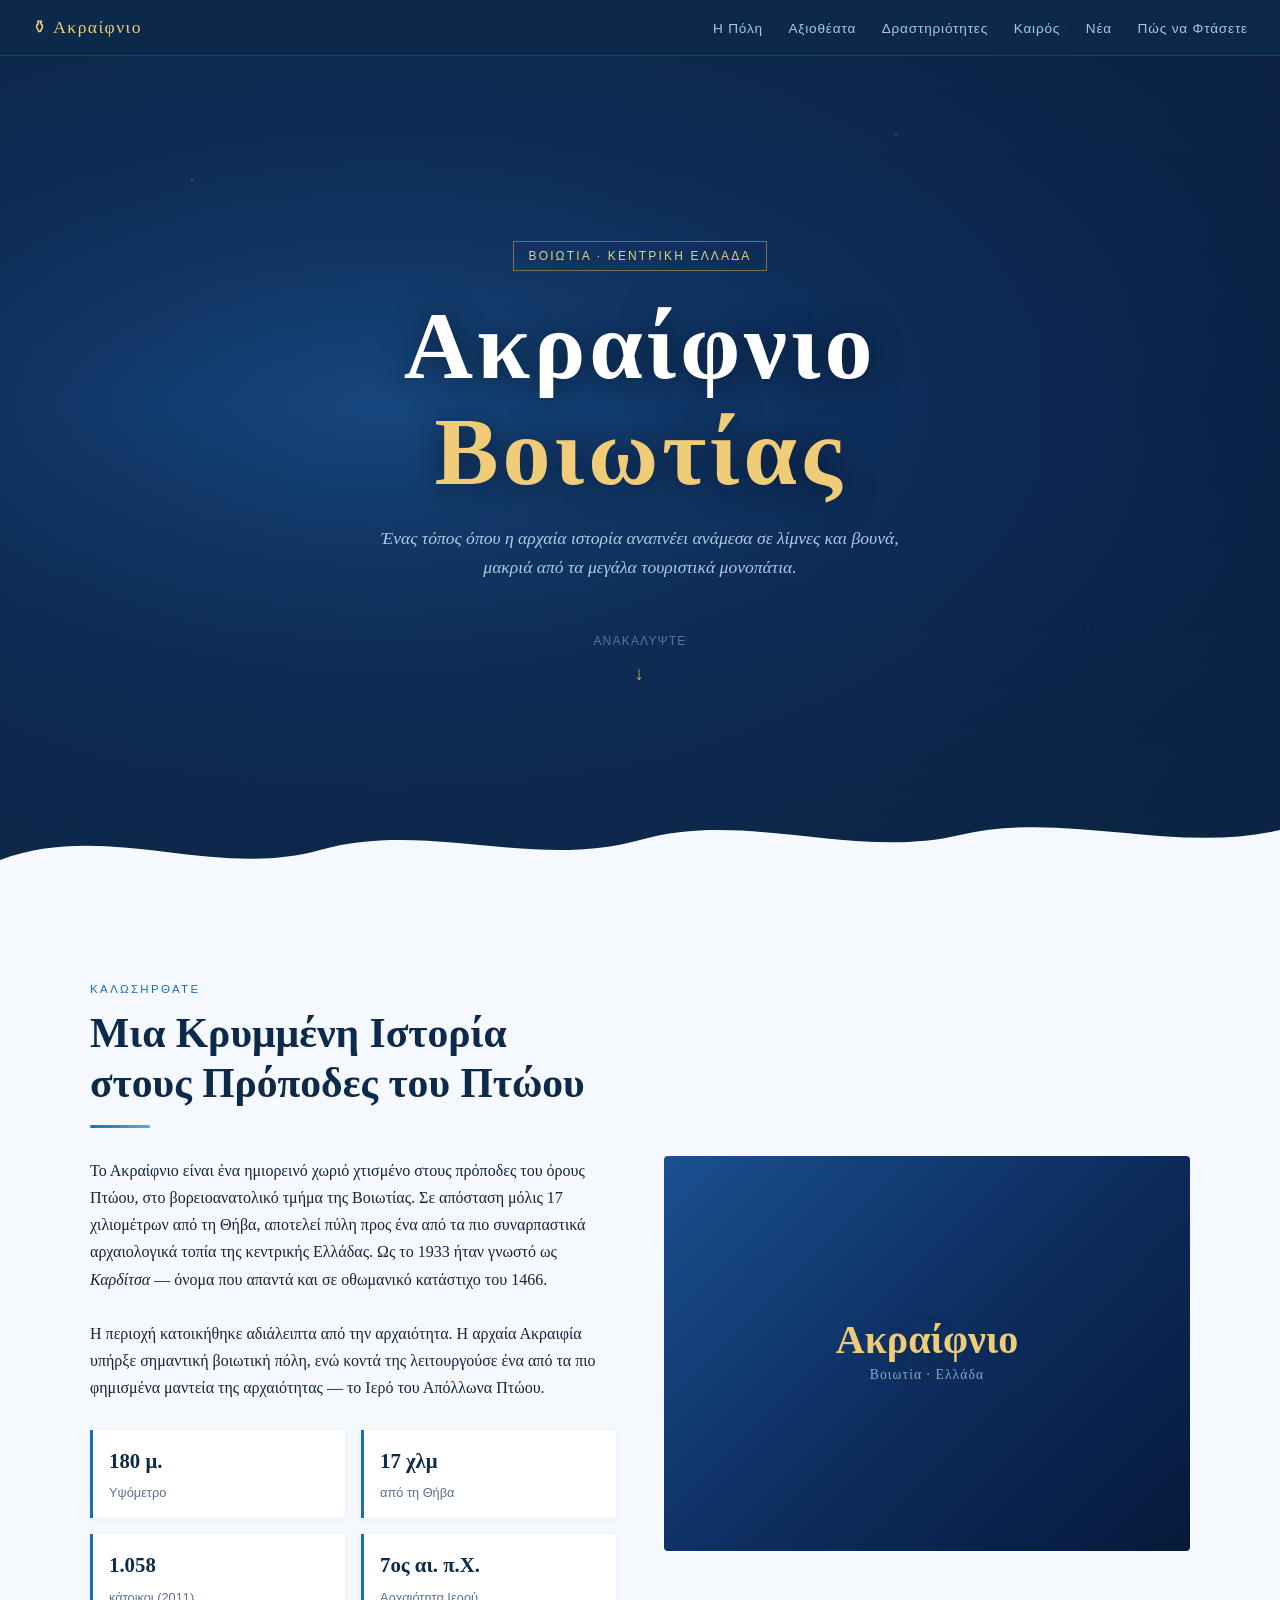
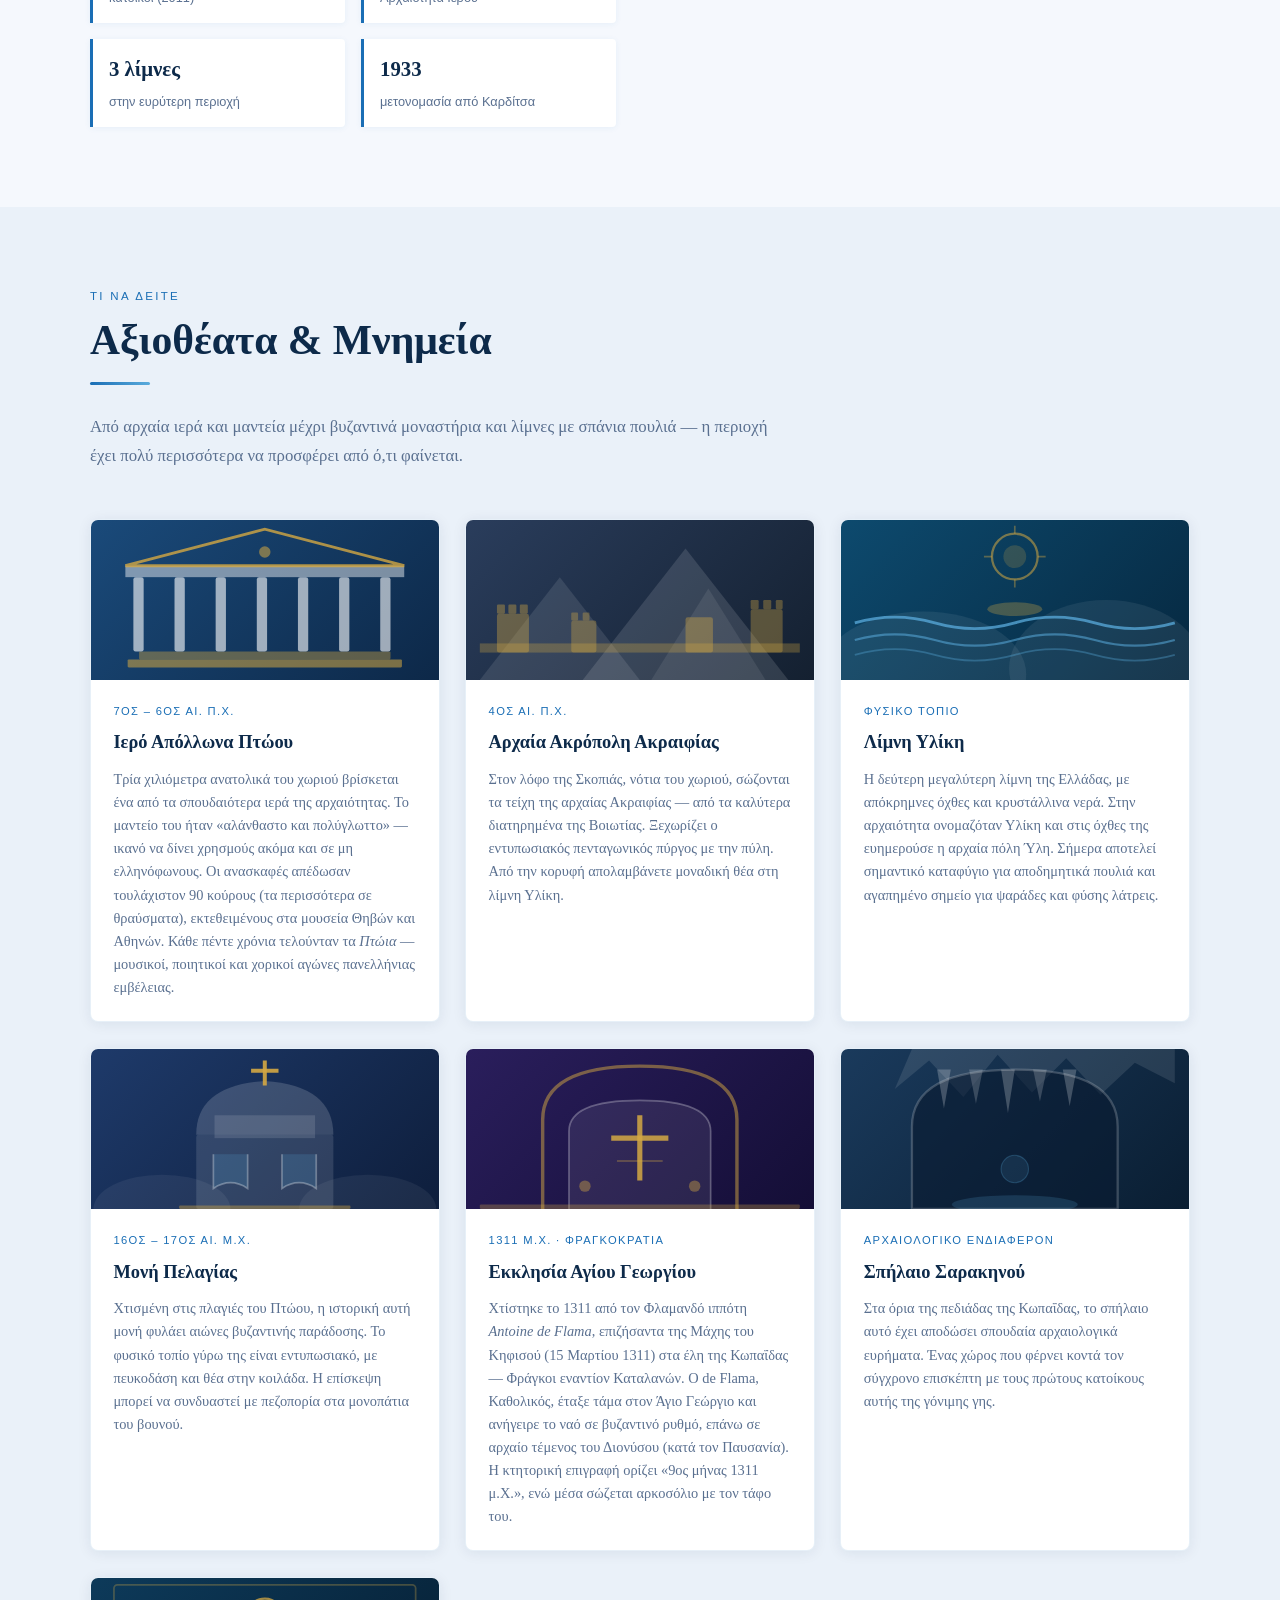
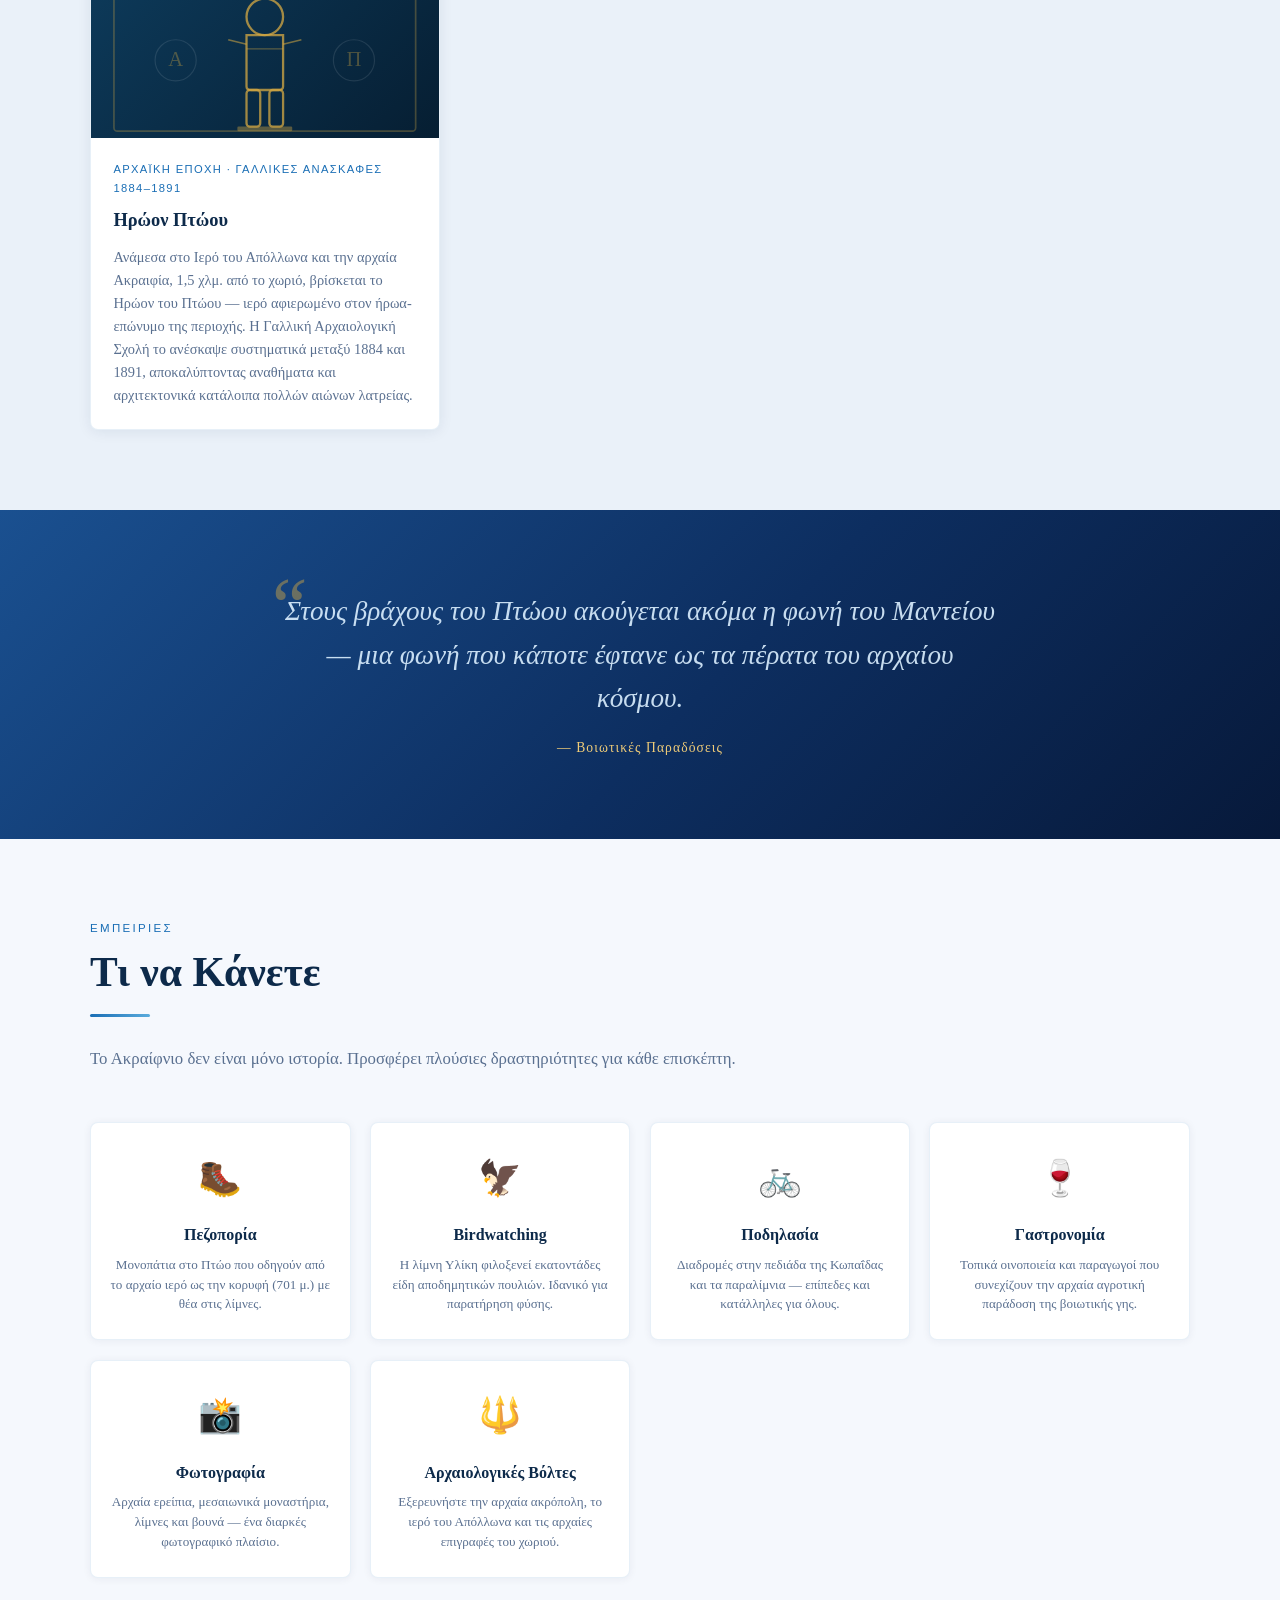
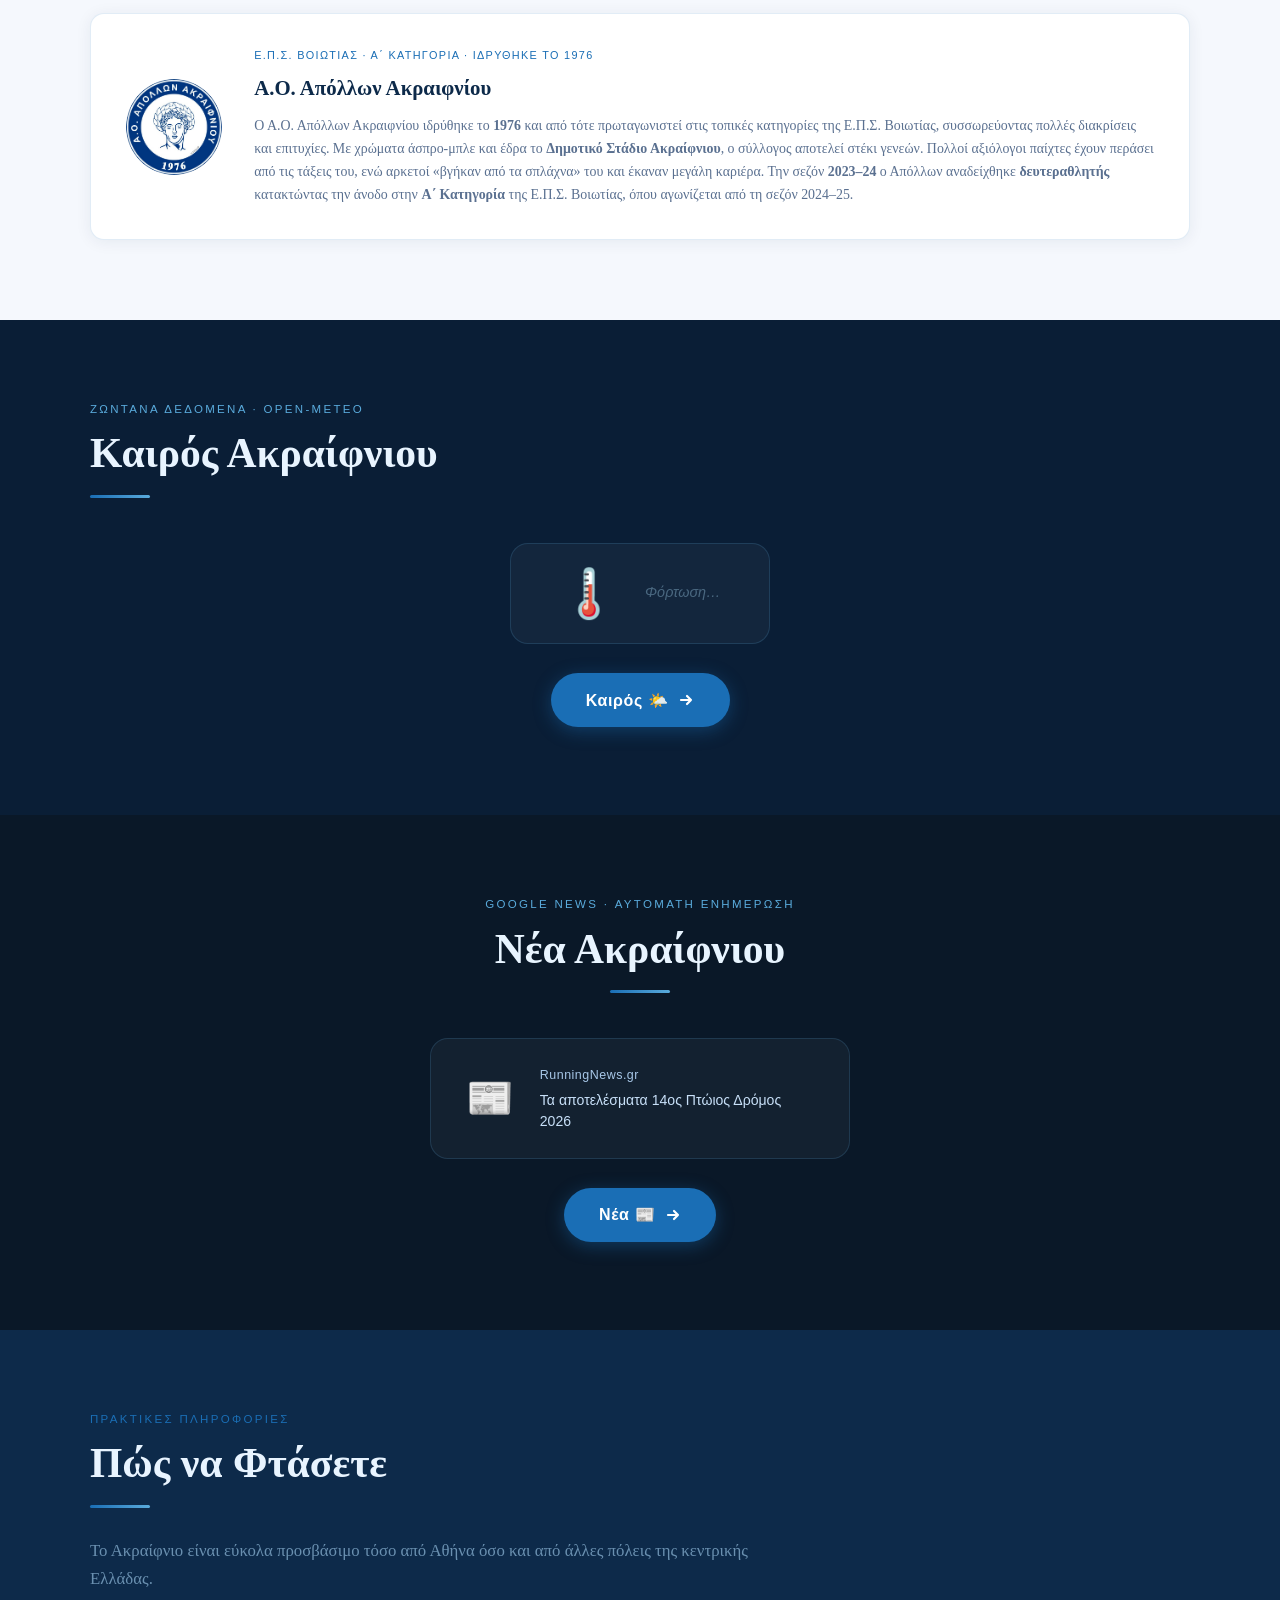
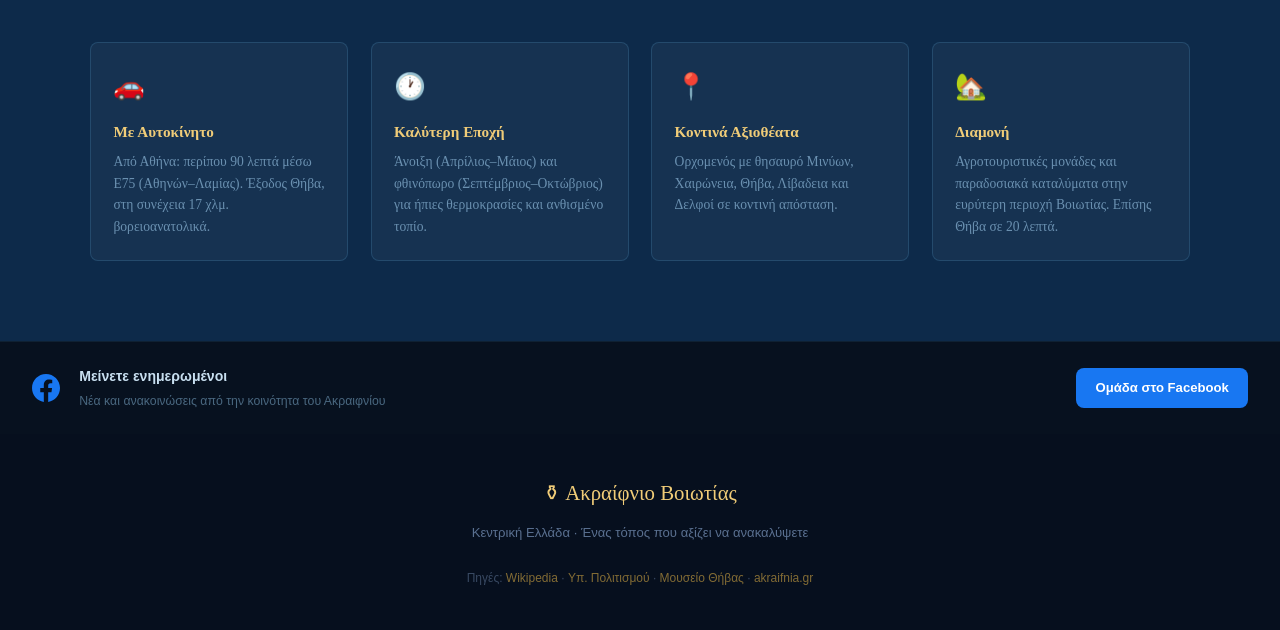
==== commit f97ee460: "fix: update akraifnia.gr link to non-www URL Co-Authored-By: Claude Sonnet 4.6 <noreply@anthropic.co" ====
--- a/index.html
+++ b/index.html
@@ -956,7 +956,7 @@
     Πηγές: <a href="https://el.wikipedia.org/wiki/%CE%91%CE%BA%CF%81%CE%B1%CE%AF%CF%86%CE%BD%CE%B9%CE%BF_%CE%92%CE%BF%CE%B9%CF%89%CF%84%CE%AF%CE%B1%CF%82" target="_blank">Wikipedia</a> ·
     <a href="http://odysseus.culture.gr/h/2/gh251.jsp?obj_id=2378" target="_blank">Υπ. Πολιτισμού</a> ·
     <a href="https://www.mthv.gr/en/beyond-the-museum/tour-in-boeotia/archaeological-sites-in-akraifnio/" target="_blank">Μουσείο Θήβας</a> ·
-    <a href="http://www.akraifnia.gr" target="_blank">akraifnia.gr</a>
+    <a href="http://akraifnia.gr/" target="_blank">akraifnia.gr</a>
   </p>
 </footer>
 
